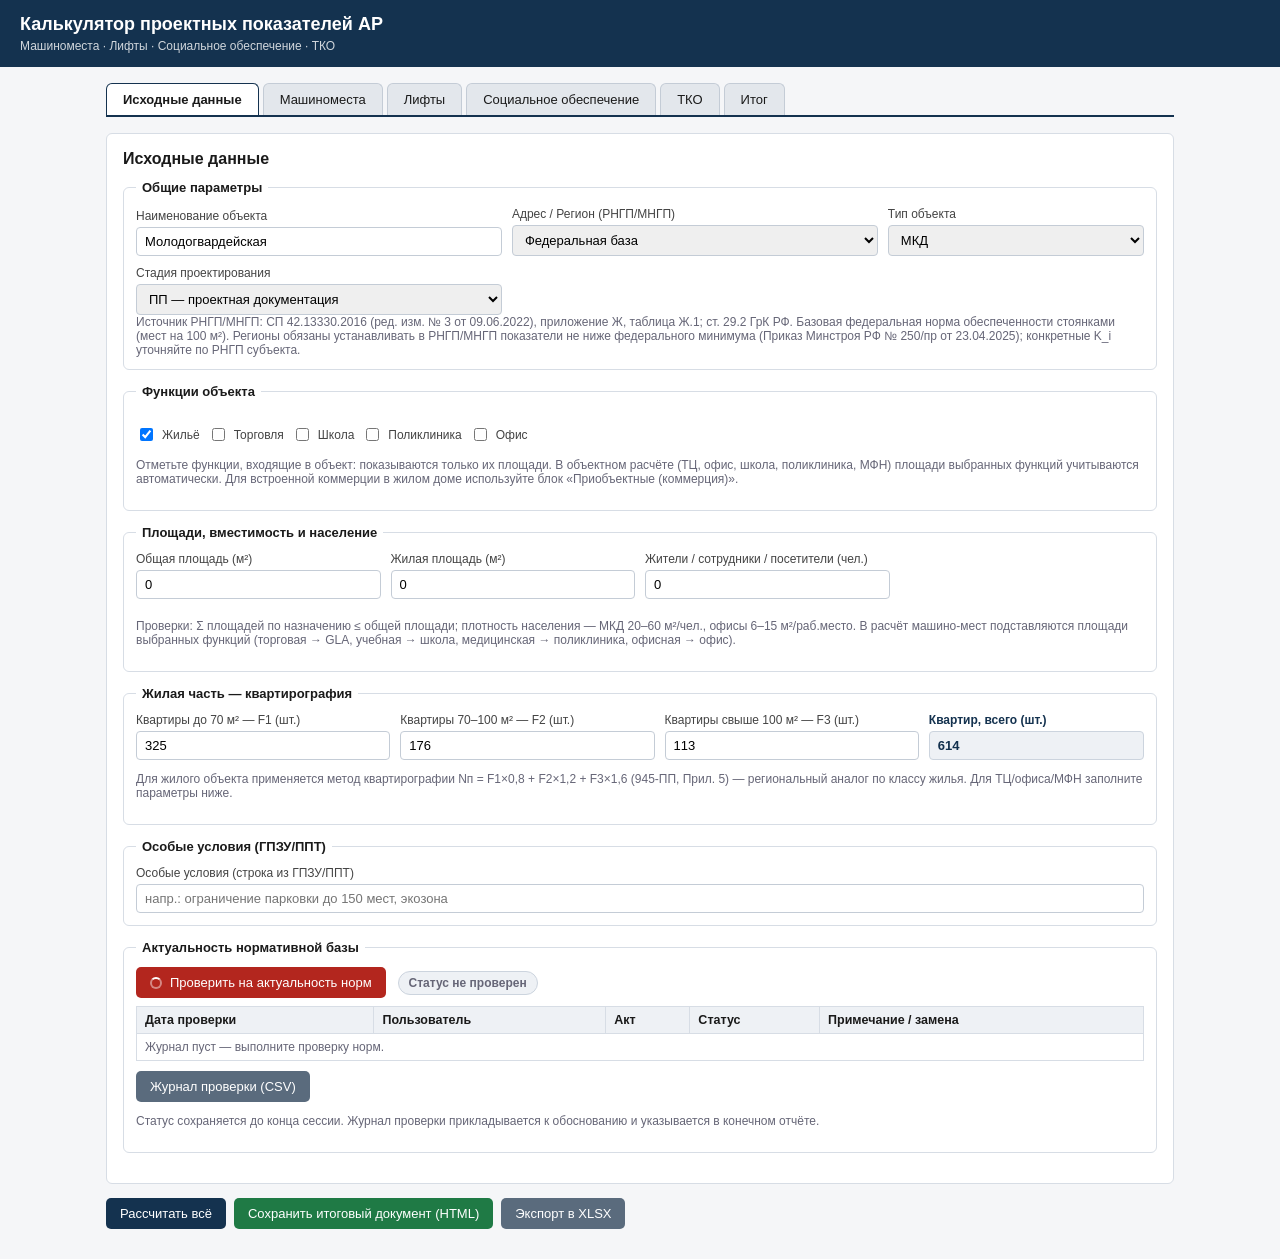
==== Калькулятор АР/app/index.html @ a4f09d9f "Добавлены проекты Визитка и Калькулятор АР; актуализированы OPENCODE.md и .gitignore" ====
<!DOCTYPE html>
<html lang="ru">
<head>
<meta charset="utf-8">
<meta name="viewport" content="width=device-width, initial-scale=1">
<title>Калькулятор проектных показателей АР</title>
<link rel="stylesheet" href="css/base.css">
<link rel="stylesheet" href="css/print.css" media="print">
</head>
<body>

<header class="top">
  <h1>Калькулятор проектных показателей АР</h1>
  <div class="sub">Машиноместа · Лифты · Социальное обеспечение · ТКО</div>
</header>

<main>
  <div class="tabs">
    <div class="tab active" data-tab="input">Исходные данные</div>
    <div class="tab" data-tab="parking">Машиноместа</div>
    <div class="tab" data-tab="elevators">Лифты</div>
    <div class="tab" data-tab="social">Социальное обеспечение</div>
    <div class="tab" data-tab="tko">ТКО</div>
    <div class="tab" data-tab="summary">Итог</div>
  </div>

  <!-- ================= ИСХОДНЫЕ ДАННЫЕ (новая вкладка) ================= -->
  <section class="tab-panel active" id="panel-input">
    <h2>Исходные данные</h2>

    <fieldset>
      <legend>Общие параметры</legend>
      <div class="grid input-row">
        <label class="field">Наименование объекта
          <input type="text" id="objectName" value="Молодогвардейская">
        </label>
        <label class="field">Адрес / Регион (РНГП/МНГП)
          <select id="regionSelect"></select>
        </label>
        <label class="field">Тип объекта
          <select id="objectTypeSelect"></select>
        </label>
        <label class="field">Стадия проектирования
          <select id="designStageSelect">
            <option value="ПП">ПП — проектная документация</option>
            <option value="ПД">ПД — рабочая документация</option>
          </select>
        </label>
      </div>
      <div class="muted" id="regionNote"></div>
    </fieldset>

    <fieldset>
      <legend>Функции объекта</legend>
      <div class="toolbar" id="functionToggles">
        <label class="check"><input type="checkbox" data-function="residential" checked> Жильё</label>
        <label class="check"><input type="checkbox" data-function="trade"> Торговля</label>
        <label class="check"><input type="checkbox" data-function="school"> Школа</label>
        <label class="check"><input type="checkbox" data-function="medical"> Поликлиника</label>
        <label class="check"><input type="checkbox" data-function="office"> Офис</label>
      </div>
      <p class="muted">Отметьте функции, входящие в объект: показываются только их площади. В объектном расчёте (ТЦ, офис, школа, поликлиника, МФН) площади выбранных функций учитываются автоматически. Для встроенной коммерции в жилом доме используйте блок «Приобъектные (коммерция)».</p>
    </fieldset>

    <fieldset>
      <legend>Площади, вместимость и население</legend>
      <div class="grid">
        <label class="field">Общая площадь (м²)
          <input type="number" id="totalArea" value="0" min="0" max="500000" step="0.01" title="ТЭПы / экспликация. Не более 500 000 м²">
        </label>
        <label class="field">Жилая площадь (м²)
          <input type="number" id="areaResidential" value="0" min="0" step="0.01" data-purpose="residential">
        </label>
        <label class="field">Торговая площадь (м²)
          <input type="number" id="areaTrade" value="0" min="0" step="0.01" data-purpose="trade">
        </label>
        <label class="field">Учебная площадь (м²)
          <input type="number" id="areaSchool" value="0" min="0" step="0.01" data-purpose="school">
        </label>
        <label class="field">Медицинская площадь (м²)
          <input type="number" id="areaMedical" value="0" min="0" step="0.01" data-purpose="medical">
        </label>
        <label class="field">Офисная площадь (м²)
          <input type="number" id="areaOffice" value="0" min="0" step="0.01" data-purpose="office">
        </label>
        <label class="field" data-for="школа,поликлиника">Вместимость / количество мест (ед.)
          <input type="number" id="capacity" value="0" min="1" step="1" title="Задание на проектирование">
        </label>
        <label class="field" data-for="школа,поликлиника">Коэффициент загрузки (0,5–1,2)
          <input type="number" id="occupancy" value="1" min="0.5" max="1.2" step="0.05" title="Доля или %; типовые значения — по заданию">
        </label>
        <label class="field" data-for="жилой,офисный,многофункциональный">Жители / сотрудники / посетители (чел.)
          <input type="number" id="population" value="0" min="0" step="1" title="Принято по заданию/СП">
        </label>
      </div>
      <div id="inputValidations" class="validations"></div>
      <p class="muted">Проверки: Σ площадей по назначению ≤ общей площади; плотность населения — МКД 20–60 м²/чел., офисы 6–15 м²/раб.место. В расчёт машино-мест подставляются площади выбранных функций (торговая → GLA, учебная → школа, медицинская → поликлиника, офисная → офис).</p>
    </fieldset>

    <fieldset id="grpHousing">
      <legend>Жилая часть — квартирография</legend>
      <div class="grid input-row">
        <label class="field">Квартиры до 70 м² — F1 (шт.)
          <input type="number" id="f1" value="325" min="0" step="1">
        </label>
        <label class="field">Квартиры 70–100 м² — F2 (шт.)
          <input type="number" id="f2" value="176" min="0" step="1">
        </label>
        <label class="field">Квартиры свыше 100 м² — F3 (шт.)
          <input type="number" id="f3" value="113" min="0" step="1">
        </label>
        <label class="field total-field">Квартир, всего (шт.)
          <input type="number" id="apartmentsTotal" value="614" min="0" step="1" readonly title="Считается автоматически: F1 + F2 + F3">
        </label>
      </div>
      <p class="muted">Для жилого объекта применяется метод квартирографии Nп = F1×0,8 + F2×1,2 + F3×1,6 (945-ПП, Прил. 5) — региональный аналог по классу жилья. Для ТЦ/офиса/МФН заполните параметры ниже.</p>
    </fieldset>

    <fieldset id="grpObj">
      <legend>Параметры объекта (класс жилья / ТЦ / офис)</legend>
      <div class="grid">
        <label class="field" data-obj="mfn">Класс жилья (для МФН-жилой части)
          <select id="housingClassSelect"></select>
        </label>
        <label class="field" data-obj="mfn">Квартир (для расчёта по классу), шт.
          <input type="number" id="objUnits" value="0" min="0" step="1">
        </label>
        <label class="field" data-obj="mall">Тип ТЦ
          <select id="mallTypeSelect"></select>
        </label>
        <label class="field" data-obj="office">Офис — численность (чел.)
          <input type="number" id="objEmployees" value="0" min="0" step="1">
        </label>
      </div>
      <p class="muted">Площади берутся из блока «Площади, вместимость и население». Заполняется для типов «ТЦ», «Офис», «МФН». Коэффициенты K подставляются из норм выбранного региона/уровня (СП 42, прил. Ж).</p>
    </fieldset>

    <fieldset id="grpCoef" data-obj="coef">
      <legend>Корректирующие коэффициенты</legend>
      <div class="toolbar">
        <label class="check"><input type="checkbox" id="coefOt"> Близость к ОТ (метро/МЦД) — снижение до 25 %</label>
        <label class="check"><input type="checkbox" id="coefMfn"> Многофункциональность — буфер +10 %</label>
        <label class="field">Совместное использование (0,8–0,9)
          <select id="coefShared">
            <option value="0">Нет</option>
            <option value="0.8">0,80</option>
            <option value="0.85">0,85</option>
            <option value="0.9">0,90</option>
          </select>
        </label>
      </div>
    </fieldset>

    <fieldset>
      <legend>Особые условия (ГПЗУ/ППТ)</legend>
      <label class="field">Особые условия (строка из ГПЗУ/ППТ)
        <input type="text" id="specialConditions" placeholder="напр.: ограничение парковки до 150 мест, экозона">
      </label>
    </fieldset>

    <fieldset>
      <legend>Актуальность нормативной базы</legend>
      <div class="check-row">
        <button type="button" id="btnCheckNorms" class="btn-danger">
          <span class="spinner" hidden></span><span class="btn-label">Проверить на актуальность норм</span>
        </button>
        <span id="normStatus" class="status-pill muted-pill">Статус не проверен</span>
      </div>
      <div id="normChanges" class="notes" hidden></div>
      <div class="table-wrap">
        <table id="normJournal">
          <thead>
            <tr><th>Дата проверки</th><th>Пользователь</th><th>Акт</th><th>Статус</th><th>Примечание / замена</th></tr>
          </thead>
          <tbody>
            <tr><td colspan="5" class="muted">Журнал пуст — выполните проверку норм.</td></tr>
          </tbody>
        </table>
      </div>
      <div class="btn-row">
        <button type="button" id="btnJournalCsv" class="secondary">Журнал проверки (CSV)</button>
      </div>
      <p class="muted">Статус сохраняется до конца сессии. Журнал проверки прикладывается к обоснованию и указывается в конечном отчёте.</p>
    </fieldset>
  </section>

  <!-- ================= МАШИНОМЕСТА ================= -->
  <section class="tab-panel" id="panel-parking">
    <h2>Блок 1. Машиноместа</h2>

    <fieldset>
      <legend>Постоянные машино-места</legend>
      <div class="toolbar" id="permCoefToolbar">
        <label class="field">Понижающий К (по РНГП/МНГП региона)
          <select id="reductionKSelect"></select>
        </label>
        <label class="field" id="reductionZoneWrap" style="display:none">Зона доступности рельсового каркаса
          <select id="reductionZoneSelect"></select>
        </label>
      </div>
      <!-- Расчётные показатели (N_мм = N_норм × Q × K_корр) -->
      <div class="grid calc-meta" id="permCalcMeta">
        <label class="field">Норматив машино-мест
          <input type="text" id="pmNorm" readonly value="—" title="Подтягивается по региону и типу объекта">
        </label>
        <label class="field">Расчётная единица
          <input type="text" id="pmUnit" readonly value="—">
        </label>
        <label class="field">Коэффициент корректировки
          <input type="number" id="pmCorrection" value="1" min="0.1" max="3" step="0.05" title="K_корр, по умолчанию 1,0">
        </label>
        <label class="field">Итого машино-мест (расчёт)
          <input type="text" id="pmCalculated" readonly value="—">
        </label>
        <label class="field">Принятое количество (округление вверх)
          <input type="text" id="pmAdopted" readonly value="—">
        </label>
      </div>
      <table id="parkingPermanent">
        <thead>
          <tr><th>Группа квартир</th><th class="num">Кол-во квартир, шт.</th><th class="num">Коэффициент</th><th class="num">Машино-места</th><th>Пункт НД</th></tr>
        </thead>
        <tbody></tbody>
      </table>
      <div class="block-total" id="permTotal">Итог м/м: —</div>
      <p class="muted" id="parkingReductionNote">Справочно: понижающий коэффициент по ПП-945 (п. 6.2.4) не применён (k = 1)</p>
    </fieldset>

    <fieldset id="grpObjectFacilities">
      <legend>Приобъектные (коммерция)</legend>
      <p class="muted">Оба режима считают по общей площади: <strong>N = S / 100 × K × f</strong>. «БКТ» — один общий коэффициент K на весь объект (без разбивки по функциям). «Функционал» — разбивка по функциональным группам, у каждой своя площадь S<sub>i</sub> и коэффициент K<sub>i</sub>. Все коэффициенты — справочные, подставляются автоматически из нормативной базы выбранного региона. При нескольких сценариях в итог берётся максимум.</p>
      <div id="scenariosContainer"></div>
      <div class="toolbar">
        <button type="button" class="secondary" id="btnAddScenario">+ Добавить сценарий</button>
        <button type="button" class="secondary" id="btnRemoveScenario">− Удалить сценарий</button>
      </div>
      <div id="objectFacilitiesResult" class="muted"></div>
      <div class="block-total" id="objectTotal">Итог м/м: —</div>
    </fieldset>

    <fieldset id="grpGuest">
      <legend>Гостевые (жильцы)</legend>
      <table id="parkingExtra">
        <thead>
          <tr><th>Показатель</th><th class="num">Значение</th><th>Примечание</th><th>Пункт НД</th></tr>
        </thead>
        <tbody></tbody>
      </table>
      <div class="block-total" id="extraTotal">Итог м/м: —</div>
    </fieldset>

    <fieldset>
      <legend>Электромобили</legend>
      <table id="parkingEv">
        <thead>
          <tr><th>Показатель</th><th class="num">Значение</th><th>Примечание</th><th>Пункт НД</th></tr>
        </thead>
        <tbody></tbody>
      </table>
      <div class="block-total" id="evTotal">Итог м/м: —</div>
      <p class="muted" id="evInfraNote">Справочно, инженерная инфраструктура: кабель-каналы или шинопроводы учесть на 100 % машино-мест.</p>
    </fieldset>

    <fieldset>
      <legend>МГН</legend>
      <table id="parkingAdditional">
        <thead>
          <tr><th>Показатель</th><th class="num">Значение</th><th>Примечание</th><th>Пункт НД</th></tr>
        </thead>
        <tbody></tbody>
      </table>
      <div class="block-total" id="mgnTotal">Итог м/м: —</div>
      <div class="notes" id="parkingAdditionalNotes">
        <p class="muted">Справочно, габариты машино-места:</p>
        <ul>
          <li>Габариты обычного места: 5,3 × 2,5 м (приложение А к СП 113.13330.2023)</li>
          <li>Габариты специализированного места: 6,0 × 3,6 м; вдоль проезжей части длина 6,8 м (СП 59.13330.2020, п. 5.2.4; СП 113.13330.2023, п. 5.6)</li>
        </ul>
      </div>
    </fieldset>

    <fieldset>
      <legend>Итоговая потребность</legend>
      <div class="result-total result-total-lg">Всего: <span id="parkingTotal">—</span> машино-мест</div>
      <div style="margin-top:8px"><span class="formula" id="parkingFormula">—</span></div>
    </fieldset>

    <fieldset>
      <legend>Сводная таблица всех показателей</legend>
      <table id="parkingSummary">
        <thead>
          <tr><th>Показатель</th><th class="num">Значение</th><th class="num">Единицы</th><th>Обоснование</th><th>Норматив</th></tr>
        </thead>
        <tbody></tbody>
      </table>
    </fieldset>

    <fieldset>
      <legend>Нормативное обоснование</legend>
      <div class="muted" id="parkingRefsRegion">РНГП/МНГП региона: —</div>
      <h4>Текстовое обоснование для экспертизы</h4>
      <div class="justification" id="parkingJustification"></div>
      <table id="parkingRefs">
        <thead><tr><th>Пункт</th><th>Требование</th><th>Учёт в расчёте</th></tr></thead>
        <tbody></tbody>
      </table>
    </fieldset>
  </section>

  <!-- ================= ТКО ================= -->
  <section class="tab-panel" id="panel-tko">
    <h2>Блок 4. ТКО</h2>

    <fieldset>
      <legend>Исходные данные</legend>
      <div class="grid">
        <label class="field">Площадь квартир (м²)
          <input type="number" id="tkoSq" value="100137.08" min="0" step="0.01">
        </label>
        <label class="field">Норматив накопления n (м³/м²·год)
          <input type="number" id="tkoN" value="0.1" min="0" step="0.001" readonly title="Норматив из нормативной базы (СанПиН 2.1.3684-21, региональные акты) — только для чтения">
        </label>
        <label class="field">Сезонный коэффициент (опц., 1 — нет)
          <input type="number" id="tkoSeason" value="1" min="0.5" max="3" step="0.05" readonly title="Справочный коэффициент из нормативной базы — только для чтения">
        </label>
        <label class="field">Плотность отходов ρ (т/м³)
          <input type="number" id="tkoDensity" value="0.35" min="0.05" max="2" step="0.01" readonly title="Справочное значение плотности — только для чтения">
        </label>
        <label class="field">Период вывоза T (сут)
          <input type="number" id="tkoT" value="3" min="1" step="1">
        </label>
        <label class="field">Объём контейнера (м³)
          <input type="number" id="tkoVolume" value="1.1" min="0" step="0.01">
        </label>
        <label class="field">Длина контейнера (мм)
          <input type="number" id="tkoLen" value="1377" min="0" step="1">
        </label>
        <label class="field">Ширина контейнера (мм)
          <input type="number" id="tkoWid" value="1077" min="0" step="1">
        </label>
        <label class="field">Коэфф. неравномерности Kн
          <input type="number" id="tkoKn" value="1.25" min="0" step="0.01" readonly title="Нормативный коэффициент — только для чтения">
        </label>
        <label class="field">Коэфф. заполнения Kз
          <input type="number" id="tkoKz" value="0.75" min="0" step="0.01" readonly title="Нормативный коэффициент — только для чтения">
        </label>
        <label class="field">Кол-во контейнерных помещений (шт.)
          <input type="number" id="tkoPrem" value="3" min="1" step="1">
        </label>
        <label class="field">Зазор между контейнерами (м)
          <input type="number" id="tkoGap" value="0.35" min="0" step="0.01">
        </label>
        <label class="field">Коэфф. проходов Kпр
          <input type="number" id="tkoKpr" value="1.2" min="0" step="0.01" readonly title="Нормативный коэффициент — только для чтения">
        </label>
      </div>
    </fieldset>

    <fieldset>
      <legend>Результаты расчёта</legend>
      <table id="tkoResults">
        <thead><tr><th>Показатель</th><th>Ед. изм.</th><th class="num">Значение</th><th>Пункт НД</th></tr></thead>
        <tbody></tbody>
      </table>
    </fieldset>

    <fieldset>
      <legend>Разбивка по фракциям (справочно)</legend>
      <div class="grid" id="tkoFractionsInput"></div>
      <table id="tkoFractions">
        <thead><tr><th>Фракция</th><th class="num">Доля, %</th><th class="num">Объём, м³/год</th><th class="num">Масса, т/год</th></tr></thead>
        <tbody></tbody>
      </table>
      <p class="muted" id="tkoFractionsNote"></p>
    </fieldset>

    <fieldset>
      <legend>Нормативные ссылки</legend>
      <table id="tkoRefs">
        <thead><tr><th>Пункт</th><th>Требование</th><th>Учёт в расчёте</th></tr></thead>
        <tbody></tbody>
      </table>
    </fieldset>
  </section>

  <!-- ================= ЛИФТЫ ================= -->
  <section class="tab-panel" id="panel-elevators">
    <h2>Блок 2. Лифты</h2>

    <fieldset>
      <legend>Исходные данные</legend>
      <div class="grid">
        <label class="field">Этажность (эт.)
          <input type="number" id="elFloors" value="10" min="1" max="100" step="1">
        </label>
        <label class="field">Назначение
          <select id="elPurpose">
            <option value="residential">Жилой (МКД)</option>
            <option value="public">Общественный (школа / поликлиника / офис / ТЦ)</option>
          </select>
        </label>
        <label class="field">Пассажиропоток в час пик (чел/ч)
          <input type="number" id="elFlow" value="0" min="0" step="10" title="0 — оценочно по вместимости × коэффициент загрузки (справочно)">
        </label>
        <label class="field">Грузоподъёмность (кг)
          <input type="number" id="elLoad" value="400" min="100" max="5000" step="50" readonly title="Рекомендуемое значение по СП/ГОСТ — подставляется автоматически, только для чтения">
        </label>
        <label class="field">Скорость (м/с)
          <input type="number" id="elSpeed" value="1" min="0.5" max="10" step="0.1" readonly title="Типовое значение по этажности — подставляется автоматически, только для чтения">
        </label>
        <label class="field">Принятое количество лифтов (шт.)
          <input type="number" id="elAdopted" value="0" min="0" max="50" step="1" readonly title="Расчётное значение: не менее минимального по СП, округление вверх — только для чтения">
        </label>
      </div>
      <div id="elValidation" class="validations"></div>
    </fieldset>

    <fieldset>
      <legend>Результаты расчёта</legend>
      <table id="elResults">
        <thead><tr><th>Показатель</th><th>Ед. изм.</th><th class="num">Значение</th><th>Пункт НД</th></tr></thead>
        <tbody></tbody>
      </table>
      <div class="block-total" id="elTotal">Итог: —</div>
      <p class="muted" id="elNote"></p>
    </fieldset>

    <fieldset>
      <legend>Нормативные ссылки</legend>
      <table id="elRefs">
        <thead><tr><th>Пункт</th><th>Требование</th><th>Учёт в расчёте</th></tr></thead>
        <tbody></tbody>
      </table>
    </fieldset>
  </section>

  <!-- ================= СОЦОБЕСПЕЧЕНИЕ ================= -->
  <section class="tab-panel" id="panel-social">
    <h2>Блок 3. Социальное обеспечение</h2>

    <fieldset>
      <legend>Метод расчёта населения и зона</legend>
      <div class="grid">
        <label class="field">Метод расчёта населения
          <select id="socialMethod">
            <option value="area">По площади квартир (Sкв / площадь на человека)</option>
            <option value="types">По типам квартир (кол-во × коэффициент семейности)</option>
          </select>
        </label>
        <label class="field">Зона города (РНГП/МНГП региона)
          <select id="socialZone"></select>
        </label>
      </div>
    </fieldset>

    <fieldset class="method-area">
      <legend>Исходные данные (метод по площади)</legend>
      <div class="grid">
        <label class="field">Общая площадь квартир (м²)
          <input type="number" id="socialSq" value="48181.3" min="0" step="0.01">
        </label>
        <label class="field">Площадь на 1 человека (м²/чел.)
          <input type="number" id="socialSqm" value="33" min="1" step="0.1" readonly title="Норматив по ПП № 2152-ПП / РНГП региона — подставляется автоматически, только для чтения">
        </label>
      </div>
    </fieldset>

    <fieldset class="method-types" style="display:none">
      <legend>Квартирография и коэффициенты семейности (метод по типам квартир)</legend>
      <table id="socialAptInput">
        <thead>
          <tr><th>Тип квартиры</th><th class="num">Кол-во, шт.</th><th class="num">Коэф. семейности (чел./кв.)</th></tr>
        </thead>
        <tbody>
          <tr><td>Студия</td><td><input type="number" data-apt="studio" value="23" min="0" step="1"></td><td><input type="number" data-fam="studio" value="1" min="0" step="0.1"></td></tr>
          <tr><td>1-комнатная</td><td><input type="number" data-apt="k1" value="119" min="0" step="1"></td><td><input type="number" data-fam="k1" value="1.5" min="0" step="0.1"></td></tr>
          <tr><td>2-комнатная / 2Е</td><td><input type="number" data-apt="k2" value="179" min="0" step="1"></td><td><input type="number" data-fam="k2" value="2.5" min="0" step="0.1"></td></tr>
          <tr><td>3-комнатная / 3Е</td><td><input type="number" data-apt="k3" value="147" min="0" step="1"></td><td><input type="number" data-fam="k3" value="3.2" min="0" step="0.1"></td></tr>
          <tr><td>4-комнатная / 4Е</td><td><input type="number" data-apt="k4" value="146" min="0" step="1"></td><td><input type="number" data-fam="k4" value="4" min="0" step="0.1"></td></tr>
        </tbody>
      </table>
      <div class="muted">Коэффициенты семейности задаются вручную — в ПП № 2152-ПП приведена площадь квартир на человека (33 м²/чел.), а не коэффициенты по типам квартир. Уточните значения под проект.</div>
    </fieldset>

    <fieldset>
      <legend>Квартирография — расчёт населения по типам</legend>
      <table id="socialAptCalc">
        <thead>
          <tr><th>Тип квартиры</th><th class="num">Кол-во, шт.</th><th class="num">Коэф. семейности</th><th class="num">Население, чел.</th></tr>
        </thead>
        <tbody></tbody>
      </table>
    </fieldset>

    <fieldset>
      <legend>Поликлиники — удельные показатели</legend>
      <div class="grid">
        <label class="field">Поликлиника детская (пос./см. на 1000)
          <input type="number" id="socialPcChild" value="5.8" min="0" step="0.1" readonly title="Норматив СП 158.13330.2014 / РНГП — только для чтения">
        </label>
        <label class="field">Поликлиника взрослая (пос./см. на 1000)
          <input type="number" id="socialPcAdult" value="13.2" min="0" step="0.1" readonly title="Норматив СП 158.13330.2014 / РНГП — только для чтения">
        </label>
        <label class="field">Поликлиника смешанная (пос./см. на 1000)
          <input type="number" id="socialPcMixed" value="19" min="0" step="0.1" readonly title="Норматив СП 158.13330.2014 / РНГП — только для чтения">
        </label>
        <label class="field">Удельная площадь на посещение (м²)
          <input type="number" id="socialArea" value="27" min="0" step="0.1" readonly title="Норматив СП 158.13330.2014 — только для чтения">
        </label>
      </div>
    </fieldset>

    <fieldset>
      <legend>Результаты расчёта</legend>
      <table id="socialResults">
        <thead><tr><th>Показатель</th><th>Ед. изм.</th><th class="num">Значение</th><th>Пункт НД</th></tr></thead>
        <tbody></tbody>
      </table>
    </fieldset>

    <fieldset>
      <legend>Обеспеченность и вывод</legend>
      <div class="grid">
        <label class="field">Существующая обеспеченность (мест, ДОУ + школы)
          <input type="number" id="socialExisting" value="0" min="0" step="1" title="Существующие места социальной инфраструктуры на участке/в зоне">
        </label>
        <label class="field">Дефицит / избыток (мест)
          <input type="text" id="socialDeficit" readonly value="—">
        </label>
      </div>
      <label class="field" style="display:block">Вывод по обеспеченности
        <textarea id="socialConclusion" rows="4" placeholder="Заполняется автоматически после расчёта — можно отредактировать вручную"></textarea>
      </label>
    </fieldset>

    <fieldset>
      <legend>Примечания и рекомендации</legend>
      <div class="notes" id="socialNotes"></div>
    </fieldset>

    <fieldset>
      <legend>Нормативные ссылки</legend>
      <table id="socialRefs">
        <thead><tr><th>Пункт</th><th>Требование</th><th>Учёт в расчёте</th></tr></thead>
        <tbody></tbody>
      </table>
    </fieldset>
  </section>

  <!-- ================= ИТОГ ================= -->
  <section class="tab-panel" id="panel-summary">
    <h2>Сводка по проекту</h2>
    <table id="summaryTable">
      <thead><tr><th>Показатель</th><th class="num">Значение</th><th>Единицы</th><th>Обоснование</th><th>Норматив</th></tr></thead>
      <tbody></tbody>
    </table>
    <p class="muted">Сводка формируется автоматически после расчёта блоков.</p>

    <fieldset>
      <legend>Реквизиты расчёта и выгрузка</legend>
      <div class="grid">
        <label class="field">Дата расчёта
          <input type="text" id="calcDate" readonly>
        </label>
        <label class="field">Исполнитель (ФИО, должность)
          <input type="text" id="execName" placeholder="напр.: Иванов И.И., инженер-проектировщик">
        </label>
        <label class="field">Проверено ГИП (ФИО)
          <input type="text" id="gipName" placeholder="напр.: Петров П.П., ГИП">
        </label>
      </div>
      <div class="btn-row">
        <button type="button" id="btnExportCsv" class="accent">Экспорт в Excel (CSV)</button>
        <button type="button" id="btnExportWord">Экспорт в Word</button>
      </div>
      <p class="muted">CSV содержит колонки: Показатель, Значение, Единицы, Обоснование, Норматив, Дата расчёта, Исполнитель, ГИП. Word — готовый раздел пояснительной записки с допущениями и журналом проверки норм. Подробные выгрузки HTML/XLSX — кнопки внизу окна.</p>
    </fieldset>
  </section>

  <div class="toolbar">
    <button id="btnCalc">Рассчитать всё</button>
    <button id="btnDoc" class="accent">Сохранить итоговый документ (HTML)</button>
    <button id="btnXlsx" class="secondary">Экспорт в XLSX</button>
  </div>
</main>

<!-- Встроенная нормативная база: работает оффлайн при открытии файла двойным кликом.
     Полная версия — в data/norms.json (используется при работе через локальный сервер). -->
<script id="norms-embed" type="application/json">
{
  "meta": {
    "version": "0.4.0",
    "updated": "2026-10-21",
    "title": "Нормативная база калькулятора проектных показателей АР",
    "note": "Единый источник нормативов. Полный перечень регионов РФ (85 субъектов) по уровням (tier: high/medium/base) + подробные значения для ключевых регионов. Объектно-ориентированный расчёт (жильё по классу / ТЦ / офис / МФН) и коэффициенты — в разделах parking.objectTypes/housingClasses/mallTypes/objectCoefficients."
  },
  "regions": [
    {
      "tier": "base",
      "id": "sp42_federal",
      "label": "Федеральная база",
      "source": "СП 42.13330.2016 (ред. изм. № 3 от 09.06.2022), приложение Ж, таблица Ж.1; ст. 29.2 ГрК РФ",
      "note": "Базовая федеральная норма обеспеченности стоянками (мест на 100 м²). Регионы обязаны устанавливать в РНГП/МНГП показатели не ниже федерального минимума (Приказ Минстроя РФ № 250/пр от 23.04.2025); конкретные K_i уточняйте по РНГП субъекта.",
      "parking": {
        "bktK": 1.5,
        "coefficients": {
          "retail_food": 2.5,
          "retail_nonfood": 1.4,
          "mall": 1.4,
          "office": 1.5,
          "catering": 2,
          "services": 1.4,
          "hotel": 1,
          "medical": 1.5,
          "education": 1,
          "sport": 2,
          "culture": 1.2
        },
        "reductionKZones": [
          {
            "id": "near",
            "label": "В пешей доступности до остановки общественного транспорта (до 500 м)",
            "k": 0.9
          },
          {
            "id": "far",
            "label": "Вне зоны доступности общественного транспорта (свыше 500 м)",
            "k": 1
          }
        ]
      },
      "social": {
        "zones": [
          {
            "id": "zone1",
            "label": "Зона 1 (город)",
            "douPer1000": 44,
            "schoolPer1000": 90
          },
          {
            "id": "zone2",
            "label": "Зона 2 (сельская/малая)",
            "douPer1000": 63,
            "schoolPer1000": 124
          }
        ],
        "defaultZone": "zone1",
        "sqmPerPerson": 33
      }
    },
    {
      "id": "moscow",
      "label": "Москва",
      "source": "ПП Москвы № 945-ПП (ред. 2026), приложение 5; МНГП г. Москвы; ПП Москвы № 2151-ПП (в ред. № 921-ПП от 28.04.2025); ПП Москвы № 2152-ПП",
      "note": "Приобъектные ММ по функциям: коэффициенты МНГП Москвы на 100 м² общей площади. Соцобеспечение — ПП Москвы. Уточните по действующей редакции МНГП.",
      "parking": {
        "bktK": 2,
        "coefficients": {
          "retail_food": 4,
          "retail_nonfood": 1.6,
          "mall": 1.6,
          "office": 2,
          "catering": 2.5,
          "services": 1.6,
          "hotel": 1,
          "medical": 2,
          "education": 1,
          "sport": 2.5,
          "culture": 1.5
        },
        "reductionKZones": [
          {
            "id": "walk",
            "label": "В пешей доступности до рельсового каркаса (метро / МЦК / МЦД), до 500 м",
            "k": 0.75
          },
          {
            "id": "near",
            "label": "В зоне транспортной доступности, 500–1200 м",
            "k": 0.85
          },
          {
            "id": "far",
            "label": "Вне зоны доступности рельсового каркаса, свыше 1200 м",
            "k": 1
          }
        ]
      },
      "social": {
        "zones": [
          {
            "id": "zone1",
            "label": "Зона 1",
            "douPer1000": 44,
            "schoolPer1000": 90
          },
          {
            "id": "zone2",
            "label": "Зона 2",
            "douPer1000": 63,
            "schoolPer1000": 124
          }
        ],
        "defaultZone": "zone1",
        "sqmPerPerson": 33
      },
      "tier": "high"
    },
    {
      "id": "spb",
      "label": "Санкт-Петербург",
      "source": "РНГП Санкт-Петербурга (Закон СПб о РНГП)",
      "note": "Приобъектные ММ по РНГП Санкт-Петербурга. Уточните по действующей редакции.",
      "parking": {
        "bktK": 1.8,
        "coefficients": {
          "retail_food": 3,
          "retail_nonfood": 1.5,
          "mall": 1.5,
          "office": 1.8,
          "catering": 2.2,
          "services": 1.5,
          "hotel": 1,
          "medical": 1.8,
          "education": 1,
          "sport": 2.2,
          "culture": 1.4
        },
        "reductionKZones": [
          {
            "id": "near",
            "label": "В пешей доступности до станции метро / остановки ОТ (до 500 м)",
            "k": 0.9
          },
          {
            "id": "far",
            "label": "Вне зоны доступности (свыше 500 м)",
            "k": 1
          }
        ]
      },
      "social": {
        "zones": [
          {
            "id": "zone1",
            "label": "Зона 1 (город)",
            "douPer1000": 44,
            "schoolPer1000": 90
          },
          {
            "id": "zone2",
            "label": "Зона 2 (сельская/малая)",
            "douPer1000": 63,
            "schoolPer1000": 124
          }
        ],
        "defaultZone": "zone1",
        "sqmPerPerson": 33
      },
      "tier": "high"
    },
    {
      "id": "sevestopol",
      "label": "Севестополь",
      "tier": "base",
      "source": "РНГП Севестополь (требует сверки с действующей редакцией)",
      "note": "Значения — рабочие, по уровню «base». Уточните по действующей редакции РНГП Севестополь."
    },
    {
      "id": "respublika_adygeya",
      "label": "Республика Адыгея",
      "tier": "base",
      "source": "РНГП Республика Адыгея (требует сверки с действующей редакцией)",
      "note": "Значения — рабочие, по уровню «base». Уточните по действующей редакции РНГП Республика Адыгея."
    },
    {
      "id": "respublika_bashkortostan",
      "label": "Республика Башкортостан",
      "tier": "medium",
      "source": "РНГП Республика Башкортостан (требует сверки с действующей редакцией)",
      "note": "Значения — рабочие, по уровню «medium». Уточните по действующей редакции РНГП Республика Башкортостан."
    },
    {
      "id": "respublika_buryatiya",
      "label": "Республика Бурятия",
      "tier": "base",
      "source": "РНГП Республика Бурятия (требует сверки с действующей редакцией)",
      "note": "Значения — рабочие, по уровню «base». Уточните по действующей редакции РНГП Республика Бурятия."
    },
    {
      "id": "respublika_dagestan",
      "label": "Республика Дагестан",
      "tier": "medium",
      "source": "РНГП Республика Дагестан (требует сверки с действующей редакцией)",
      "note": "Значения — рабочие, по уровню «medium». Уточните по действующей редакции РНГП Республика Дагестан."
    },
    {
      "id": "respublika_ingushetiya",
      "label": "Республика Ингушетия",
      "tier": "base",
      "source": "РНГП Республика Ингушетия (требует сверки с действующей редакцией)",
      "note": "Значения — рабочие, по уровню «base». Уточните по действующей редакции РНГП Республика Ингушетия."
    },
    {
      "id": "kabardinobalkarskaya_respublika",
      "label": "Кабардино-Балкарская Республика",
      "tier": "base",
      "source": "РНГП Кабардино-Балкарская Республика (требует сверки с действующей редакцией)",
      "note": "Значения — рабочие, по уровню «base». Уточните по действующей редакции РНГП Кабардино-Балкарская Республика."
    },
    {
      "id": "respublika_kalmykiya",
      "label": "Республика Калмыкия",
      "tier": "base",
      "source": "РНГП Республика Калмыкия (требует сверки с действующей редакцией)",
      "note": "Значения — рабочие, по уровню «base». Уточните по действующей редакции РНГП Республика Калмыкия."
    },
    {
      "id": "karachaevocherkesskaya_respublika",
      "label": "Карачаево-Черкесская Республика",
      "tier": "base",
      "source": "РНГП Карачаево-Черкесская Республика (требует сверки с действующей редакцией)",
      "note": "Значения — рабочие, по уровню «base». Уточните по действующей редакции РНГП Карачаево-Черкесская Республика."
    },
    {
      "id": "respublika_kareliya",
      "label": "Республика Карелия",
      "tier": "base",
      "source": "РНГП Республика Карелия (требует сверки с действующей редакцией)",
      "note": "Значения — рабочие, по уровню «base». Уточните по действующей редакции РНГП Республика Карелия."
    },
    {
      "id": "respublika_komi",
      "label": "Республика Коми",
      "tier": "base",
      "source": "РНГП Республика Коми (требует сверки с действующей редакцией)",
      "note": "Значения — рабочие, по уровню «base». Уточните по действующей редакции РНГП Республика Коми."
    },
    {
      "id": "respublika_krym",
      "label": "Республика Крым",
      "tier": "base",
      "source": "РНГП Республика Крым (требует сверки с действующей редакцией)",
      "note": "Значения — рабочие, по уровню «base». Уточните по действующей редакции РНГП Республика Крым."
    },
    {
      "id": "respublika_mariy_el",
      "label": "Республика Марий Эл",
      "tier": "base",
      "source": "РНГП Республика Марий Эл (требует сверки с действующей редакцией)",
      "note": "Значения — рабочие, по уровню «base». Уточните по действующей редакции РНГП Республика Марий Эл."
    },
    {
      "id": "respublika_mordoviya",
      "label": "Республика Мордовия",
      "tier": "base",
      "source": "РНГП Республика Мордовия (требует сверки с действующей редакцией)",
      "note": "Значения — рабочие, по уровню «base». Уточните по действующей редакции РНГП Республика Мордовия."
    },
    {
      "id": "respublika_saha_yakutiya",
      "label": "Республика Саха (Якутия)",
      "tier": "base",
      "source": "РНГП Республика Саха (Якутия) (требует сверки с действующей редакцией)",
      "note": "Значения — рабочие, по уровню «base». Уточните по действующей редакции РНГП Республика Саха (Якутия)."
    },
    {
      "id": "respublika_severnaya_osetiya_alaniya",
      "label": "Республика Северная Осетия — Алания",
      "tier": "base",
      "source": "РНГП Республика Северная Осетия — Алания (требует сверки с действующей редакцией)",
      "note": "Значения — рабочие, по уровню «base». Уточните по действующей редакции РНГП Республика Северная Осетия — Алания."
    },
    {
      "id": "tatarstan",
      "label": "Республика Татарстан",
      "source": "РНГП Республики Татарстан (утв. постановлением Кабинета Министров РТ)",
      "note": "Значения — рабочие, требуют уточнения по действующей редакции РНГП Республики Татарстан.",
      "parking": {
        "bktK": 1.5,
        "coefficients": {
          "retail_food": 2.8,
          "retail_nonfood": 1.4,
          "mall": 1.4,
          "office": 1.6,
          "catering": 2.2,
          "services": 1.4,
          "hotel": 1,
          "medical": 1.6,
          "education": 1,
          "sport": 2,
          "culture": 1.3
        },
        "reductionKZones": [
          {
            "id": "near",
            "label": "В пешей доступности до остановки общественного транспорта (до 500 м)",
            "k": 0.9
          },
          {
            "id": "far",
            "label": "Вне зоны доступности общественного транспорта (свыше 500 м)",
            "k": 1
          }
        ]
      },
      "social": {
        "zones": [
          {
            "id": "zone1",
            "label": "Зона 1 (город)",
            "douPer1000": 44,
            "schoolPer1000": 90
          },
          {
            "id": "zone2",
            "label": "Зона 2 (сельская/малая)",
            "douPer1000": 63,
            "schoolPer1000": 124
          }
        ],
        "defaultZone": "zone1",
        "sqmPerPerson": 33
      },
      "tier": "medium"
    },
    {
      "id": "respublika_tyva",
      "label": "Республика Тыва",
      "tier": "base",
      "source": "РНГП Республика Тыва (требует сверки с действующей редакцией)",
      "note": "Значения — рабочие, по уровню «base». Уточните по действующей редакции РНГП Республика Тыва."
    },
    {
      "id": "udmurtskaya_respublika",
      "label": "Удмуртская Республика",
      "tier": "base",
      "source": "РНГП Удмуртская Республика (требует сверки с действующей редакцией)",
      "note": "Значения — рабочие, по уровню «base». Уточните по действующей редакции РНГП Удмуртская Республика."
    },
    {
      "id": "respublika_hakasiya",
      "label": "Республика Хакасия",
      "tier": "base",
      "source": "РНГП Республика Хакасия (требует сверки с действующей редакцией)",
      "note": "Значения — рабочие, по уровню «base». Уточните по действующей редакции РНГП Республика Хакасия."
    },
    {
      "id": "chechenskaya_respublika",
      "label": "Чеченская Республика",
      "tier": "base",
      "source": "РНГП Чеченская Республика (требует сверки с действующей редакцией)",
      "note": "Значения — рабочие, по уровню «base». Уточните по действующей редакции РНГП Чеченская Республика."
    },
    {
      "id": "chuvashskaya_respublika",
      "label": "Чувашская Республика",
      "tier": "base",
      "source": "РНГП Чувашская Республика (требует сверки с действующей редакцией)",
      "note": "Значения — рабочие, по уровню «base». Уточните по действующей редакции РНГП Чувашская Республика."
    },
    {
      "id": "respublika_altay",
      "label": "Республика Алтай",
      "tier": "base",
      "source": "РНГП Республика Алтай (требует сверки с действующей редакцией)",
      "note": "Значения — рабочие, по уровню «base». Уточните по действующей редакции РНГП Республика Алтай."
    },
    {
      "id": "altayskiy_kray",
      "label": "Алтайский край",
      "tier": "base",
      "source": "РНГП Алтайский край (требует сверки с действующей редакцией)",
      "note": "Значения — рабочие, по уровню «base». Уточните по действующей редакции РНГП Алтайский край."
    },
    {
      "id": "zabaykalskiy_kray",
      "label": "Забайкальский край",
      "tier": "base",
      "source": "РНГП Забайкальский край (требует сверки с действующей редакцией)",
      "note": "Значения — рабочие, по уровню «base». Уточните по действующей редакции РНГП Забайкальский край."
    },
    {
      "id": "kamchatskiy_kray",
      "label": "Камчатский край",
      "tier": "base",
      "source": "РНГП Камчатский край (требует сверки с действующей редакцией)",
      "note": "Значения — рабочие, по уровню «base». Уточните по действующей редакции РНГП Камчатский край."
    },
    {
      "id": "krasnodar",
      "label": "Краснодарский край",
      "source": "РНГП Краснодарского края (утв. постановлением Главы Администрации Краснодарского края)",
      "note": "Значения — рабочие, требуют уточнения по действующей редакции РНГП Краснодарского края.",
      "parking": {
        "bktK": 1.5,
        "coefficients": {
          "retail_food": 2.8,
          "retail_nonfood": 1.4,
          "mall": 1.4,
          "office": 1.6,
          "catering": 2.2,
          "services": 1.4,
          "hotel": 1.2,
          "medical": 1.6,
          "education": 1,
          "sport": 2,
          "culture": 1.3
        },
        "reductionKZones": [
          {
            "id": "near",
            "label": "В пешей доступности до остановки общественного транспорта (до 500 м)",
            "k": 0.9
          },
          {
            "id": "far",
            "label": "Вне зоны доступности общественного транспорта (свыше 500 м)",
            "k": 1
          }
        ]
      },
      "social": {
        "zones": [
          {
            "id": "zone1",
            "label": "Зона 1 (город)",
            "douPer1000": 44,
            "schoolPer1000": 90
          },
          {
            "id": "zone2",
            "label": "Зона 2 (сельская/малая)",
            "douPer1000": 63,
            "schoolPer1000": 124
          }
        ],
        "defaultZone": "zone1",
        "sqmPerPerson": 33
      },
      "tier": "medium"
    },
    {
      "id": "krasnoyarskiy_kray",
      "label": "Красноярский край",
      "tier": "medium",
      "source": "РНГП Красноярский край (требует сверки с действующей редакцией)",
      "note": "Значения — рабочие, по уровню «medium». Уточните по действующей редакции РНГП Красноярский край."
    },
    {
      "id": "permskiy_kray",
      "label": "Пермский край",
      "tier": "medium",
      "source": "РНГП Пермский край (требует сверки с действующей редакцией)",
      "note": "Значения — рабочие, по уровню «medium». Уточните по действующей редакции РНГП Пермский край."
    },
    {
      "id": "primorskiy_kray",
      "label": "Приморский край",
      "tier": "medium",
      "source": "РНГП Приморский край (требует сверки с действующей редакцией)",
      "note": "Значения — рабочие, по уровню «medium». Уточните по действующей редакции РНГП Приморский край."
    },
    {
      "id": "stavropolskiy_kray",
      "label": "Ставропольский край",
      "tier": "medium",
      "source": "РНГП Ставропольский край (требует сверки с действующей редакцией)",
      "note": "Значения — рабочие, по уровню «medium». Уточните по действующей редакции РНГП Ставропольский край."
    },
    {
      "id": "habarovskiy_kray",
      "label": "Хабаровский край",
      "tier": "medium",
      "source": "РНГП Хабаровский край (требует сверки с действующей редакцией)",
      "note": "Значения — рабочие, по уровню «medium». Уточните по действующей редакции РНГП Хабаровский край."
    },
    {
      "id": "amurskaya_oblast",
      "label": "Амурская область",
      "tier": "base",
      "source": "РНГП Амурская область (требует сверки с действующей редакцией)",
      "note": "Значения — рабочие, по уровню «base». Уточните по действующей редакции РНГП Амурская область."
    },
    {
      "id": "arhangelskaya_oblast",
      "label": "Архангельская область",
      "tier": "base",
      "source": "РНГП Архангельская область (требует сверки с действующей редакцией)",
      "note": "Значения — рабочие, по уровню «base». Уточните по действующей редакции РНГП Архангельская область."
    },
    {
      "id": "astrahanskaya_oblast",
      "label": "Астраханская область",
      "tier": "medium",
      "source": "РНГП Астраханская область (требует сверки с действующей редакцией)",
      "note": "Значения — рабочие, по уровню «medium». Уточните по действующей редакции РНГП Астраханская область."
    },
    {
      "id": "belgorodskaya_oblast",
      "label": "Белгородская область",
      "tier": "base",
      "source": "РНГП Белгородская область (требует сверки с действующей редакцией)",
      "note": "Значения — рабочие, по уровню «base». Уточните по действующей редакции РНГП Белгородская область."
    },
    {
      "id": "bryanskaya_oblast",
      "label": "Брянская область",
      "tier": "base",
      "source": "РНГП Брянская область (требует сверки с действующей редакцией)",
      "note": "Значения — рабочие, по уровню «base». Уточните по действующей редакции РНГП Брянская область."
    },
    {
      "id": "vladimirskaya_oblast",
      "label": "Владимирская область",
      "tier": "base",
      "source": "РНГП Владимирская область (требует сверки с действующей редакцией)",
      "note": "Значения — рабочие, по уровню «base». Уточните по действующей редакции РНГП Владимирская область."
    },
    {
      "id": "volgogradskaya_oblast",
      "label": "Волгоградская область",
      "tier": "medium",
      "source": "РНГП Волгоградская область (требует сверки с действующей редакцией)",
      "note": "Значения — рабочие, по уровню «medium». Уточните по действующей редакции РНГП Волгоградская область."
    },
    {
      "id": "vologodskaya_oblast",
      "label": "Вологодская область",
      "tier": "base",
      "source": "РНГП Вологодская область (требует сверки с действующей редакцией)",
      "note": "Значения — рабочие, по уровню «base». Уточните по действующей редакции РНГП Вологодская область."
    },
    {
      "id": "voronezhskaya_oblast",
      "label": "Воронежская область",
      "tier": "medium",
      "source": "РНГП Воронежская область (требует сверки с действующей редакцией)",
      "note": "Значения — рабочие, по уровню «medium». Уточните по действующей редакции РНГП Воронежская область."
    },
    {
      "id": "ivanovskaya_oblast",
      "label": "Ивановская область",
      "tier": "base",
      "source": "РНГП Ивановская область (требует сверки с действующей редакцией)",
      "note": "Значения — рабочие, по уровню «base». Уточните по действующей редакции РНГП Ивановская область."
    },
    {
      "id": "irkutskaya_oblast",
      "label": "Иркутская область",
      "tier": "medium",
      "source": "РНГП Иркутская область (требует сверки с действующей редакцией)",
      "note": "Значения — рабочие, по уровню «medium». Уточните по действующей редакции РНГП Иркутская область."
    },
    {
      "id": "kaliningradskaya_oblast",
      "label": "Калининградская область",
      "tier": "medium",
      "source": "РНГП Калининградская область (требует сверки с действующей редакцией)",
      "note": "Значения — рабочие, по уровню «medium». Уточните по действующей редакции РНГП Калининградская область."
    },
    {
      "id": "kaluzhskaya_oblast",
      "label": "Калужская область",
      "tier": "base",
      "source": "РНГП Калужская область (требует сверки с действующей редакцией)",
      "note": "Значения — рабочие, по уровню «base». Уточните по действующей редакции РНГП Калужская область."
    },
    {
      "id": "kemerovskaya_oblast_kuzbass",
      "label": "Кемеровская область — Кузбасс",
      "tier": "base",
      "source": "РНГП Кемеровская область — Кузбасс (требует сверки с действующей редакцией)",
      "note": "Значения — рабочие, по уровню «base». Уточните по действующей редакции РНГП Кемеровская область — Кузбасс."
    },
    {
      "id": "kirovskaya_oblast",
      "label": "Кировская область",
      "tier": "base",
      "source": "РНГП Кировская область (требует сверки с действующей редакцией)",
      "note": "Значения — рабочие, по уровню «base». Уточните по действующей редакции РНГП Кировская область."
    },
    {
      "id": "kostromskaya_oblast",
      "label": "Костромская область",
      "tier": "base",
      "source": "РНГП Костромская область (требует сверки с действующей редакцией)",
      "note": "Значения — рабочие, по уровню «base». Уточните по действующей редакции РНГП Костромская область."
    },
    {
      "id": "kurganskaya_oblast",
      "label": "Курганская область",
      "tier": "base",
      "source": "РНГП Курганская область (требует сверки с действующей редакцией)",
      "note": "Значения — рабочие, по уровню «base». Уточните по действующей редакции РНГП Курганская область."
    },
    {
      "id": "kurskaya_oblast",
      "label": "Курская область",
      "tier": "base",
      "source": "РНГП Курская область (требует сверки с действующей редакцией)",
      "note": "Значения — рабочие, по уровню «base». Уточните по действующей редакции РНГП Курская область."
    },
    {
      "id": "lenobl",
      "label": "Ленинградская область",
      "source": "РНГП Ленинградской области (утв. постановлением Правительства Ленинградской области)",
      "note": "Значения — рабочие, требуют уточнения по действующей редакции РНГП Ленинградской области. Уровень обеспеченности ДОУ в ЛО повышен с 60 до 61 места/1000 (городские и сельские поселения, кроме отдельных сельских).",
      "parking": {
        "bktK": 1.6,
        "coefficients": {
          "retail_food": 3,
          "retail_nonfood": 1.5,
          "mall": 1.5,
          "office": 1.7,
          "catering": 2.2,
          "services": 1.5,
          "hotel": 1,
          "medical": 1.7,
          "education": 1,
          "sport": 2.2,
          "culture": 1.4
        },
        "reductionKZones": [
          {
            "id": "near",
            "label": "В пешей доступности до станции метро / остановки ОТ (до 500 м)",
            "k": 0.9
          },
          {
            "id": "far",
            "label": "Вне зоны доступности (свыше 500 м)",
            "k": 1
          }
        ]
      },
      "social": {
        "zones": [
          {
            "id": "zone1",
            "label": "Зона 1 (город)",
            "douPer1000": 44,
            "schoolPer1000": 90
          },
          {
            "id": "zone2",
            "label": "Зона 2 (сельская/малая)",
            "douPer1000": 63,
            "schoolPer1000": 124
          }
        ],
        "defaultZone": "zone1",
        "sqmPerPerson": 33
      },
      "tier": "medium"
    },
    {
      "id": "lipeckaya_oblast",
      "label": "Липецкая область",
      "tier": "base",
      "source": "РНГП Липецкая область (требует сверки с действующей редакцией)",
      "note": "Значения — рабочие, по уровню «base». Уточните по действующей редакции РНГП Липецкая область."
    },
    {
      "id": "magadanskaya_oblast",
      "label": "Магаданская область",
      "tier": "base",
      "source": "РНГП Магаданская область (требует сверки с действующей редакцией)",
      "note": "Значения — рабочие, по уровню «base». Уточните по действующей редакции РНГП Магаданская область."
    },
    {
      "id": "mo",
      "label": "Московская область",
      "source": "РНГП Московской области (утв. постановлением Правительства МО)",
      "note": "Приобъектные ММ по РНГП Московской области. Уточните по действующей редакции РНГП МО.",
      "parking": {
        "bktK": 1.6,
        "coefficients": {
          "retail_food": 3,
          "retail_nonfood": 1.4,
          "mall": 1.4,
          "office": 1.6,
          "catering": 2,
          "services": 1.4,
          "hotel": 1,
          "medical": 1.6,
          "education": 1,
          "sport": 2,
          "culture": 1.2
        },
        "reductionKZones": [
          {
            "id": "near",
            "label": "В пешей доступности до остановки общественного транспорта (до 500 м)",
            "k": 0.9
          },
          {
            "id": "far",
            "label": "Вне зоны доступности общественного транспорта (свыше 500 м)",
            "k": 1
          }
        ]
      },
      "social": {
        "zones": [
          {
            "id": "zone1",
            "label": "Зона 1 (город)",
            "douPer1000": 44,
            "schoolPer1000": 90
          },
          {
            "id": "zone2",
            "label": "Зона 2 (сельская/малая)",
            "douPer1000": 63,
            "schoolPer1000": 124
          }
        ],
        "defaultZone": "zone1",
        "sqmPerPerson": 33
      },
      "tier": "medium"
    },
    {
      "id": "murmanskaya_oblast",
      "label": "Мурманская область",
      "tier": "base",
      "source": "РНГП Мурманская область (требует сверки с действующей редакцией)",
      "note": "Значения — рабочие, по уровню «base». Уточните по действующей редакции РНГП Мурманская область."
    },
    {
      "id": "nizhegorodskaya_oblast",
      "label": "Нижегородская область",
      "tier": "medium",
      "source": "РНГП Нижегородская область (требует сверки с действующей редакцией)",
      "note": "Значения — рабочие, по уровню «medium». Уточните по действующей редакции РНГП Нижегородская область."
    },
    {
      "id": "novgorodskaya_oblast",
      "label": "Новгородская область",
      "tier": "base",
      "source": "РНГП Новгородская область (требует сверки с действующей редакцией)",
      "note": "Значения — рабочие, по уровню «base». Уточните по действующей редакции РНГП Новгородская область."
    },
    {
      "id": "novosibirsk",
      "label": "Новосибирская область",
      "source": "РНГП Новосибирской области (утв. постановлением Правительства Новосибирской области)",
      "note": "Значения — рабочие, требуют уточнения по действующей редакции РНГП Новосибирской области.",
      "parking": {
        "bktK": 1.5,
        "coefficients": {
          "retail_food": 2.6,
          "retail_nonfood": 1.4,
          "mall": 1.4,
          "office": 1.5,
          "catering": 2,
          "services": 1.4,
          "hotel": 1,
          "medical": 1.5,
          "education": 1,
          "sport": 2,
          "culture": 1.2
        },
        "reductionKZones": [
          {
            "id": "near",
            "label": "В пешей доступности до остановки общественного транспорта (до 500 м)",
            "k": 0.9
          },
          {
            "id": "far",
            "label": "Вне зоны доступности общественного транспорта (свыше 500 м)",
            "k": 1
          }
        ]
      },
      "social": {
        "zones": [
          {
            "id": "zone1",
            "label": "Зона 1 (город)",
            "douPer1000": 44,
            "schoolPer1000": 90
          },
          {
            "id": "zone2",
            "label": "Зона 2 (сельская/малая)",
            "douPer1000": 63,
            "schoolPer1000": 124
          }
        ],
        "defaultZone": "zone1",
        "sqmPerPerson": 33
      },
      "tier": "medium"
    },
    {
      "id": "omskaya_oblast",
      "label": "Омская область",
      "tier": "medium",
      "source": "РНГП Омская область (требует сверки с действующей редакцией)",
      "note": "Значения — рабочие, по уровню «medium». Уточните по действующей редакции РНГП Омская область."
    },
    {
      "id": "orenburgskaya_oblast",
      "label": "Оренбургская область",
      "tier": "base",
      "source": "РНГП Оренбургская область (требует сверки с действующей редакцией)",
      "note": "Значения — рабочие, по уровню «base». Уточните по действующей редакции РНГП Оренбургская область."
    },
    {
      "id": "orlovskaya_oblast",
      "label": "Орловская область",
      "tier": "base",
      "source": "РНГП Орловская область (требует сверки с действующей редакцией)",
      "note": "Значения — рабочие, по уровню «base». Уточните по действующей редакции РНГП Орловская область."
    },
    {
      "id": "penzenskaya_oblast",
      "label": "Пензенская область",
      "tier": "base",
      "source": "РНГП Пензенская область (требует сверки с действующей редакцией)",
      "note": "Значения — рабочие, по уровню «base». Уточните по действующей редакции РНГП Пензенская область."
    },
    {
      "id": "pskovskaya_oblast",
      "label": "Псковская область",
      "tier": "base",
      "source": "РНГП Псковская область (требует сверки с действующей редакцией)",
      "note": "Значения — рабочие, по уровню «base». Уточните по действующей редакции РНГП Псковская область."
    },
    {
      "id": "rostovskaya_oblast",
      "label": "Ростовская область",
      "tier": "medium",
      "source": "РНГП Ростовская область (требует сверки с действующей редакцией)",
      "note": "Значения — рабочие, по уровню «medium». Уточните по действующей редакции РНГП Ростовская область."
    },
    {
      "id": "ryazanskaya_oblast",
      "label": "Рязанская область",
      "tier": "base",
      "source": "РНГП Рязанская область (требует сверки с действующей редакцией)",
      "note": "Значения — рабочие, по уровню «base». Уточните по действующей редакции РНГП Рязанская область."
    },
    {
      "id": "samarskaya_oblast",
      "label": "Самарская область",
      "tier": "medium",
      "source": "РНГП Самарская область (требует сверки с действующей редакцией)",
      "note": "Значения — рабочие, по уровню «medium». Уточните по действующей редакции РНГП Самарская область."
    },
    {
      "id": "saratovskaya_oblast",
      "label": "Саратовская область",
      "tier": "medium",
      "source": "РНГП Саратовская область (требует сверки с действующей редакцией)",
      "note": "Значения — рабочие, по уровню «medium». Уточните по действующей редакции РНГП Саратовская область."
    },
    {
      "id": "sahalinskaya_oblast",
      "label": "Сахалинская область",
      "tier": "base",
      "source": "РНГП Сахалинская область (требует сверки с действующей редакцией)",
      "note": "Значения — рабочие, по уровню «base». Уточните по действующей редакции РНГП Сахалинская область."
    },
    {
      "id": "sverdlovsk",
      "label": "Свердловская область",
      "source": "РНГП Свердловской области (утв. постановлением Правительства Свердловской области)",
      "note": "Значения — рабочие, требуют уточнения по действующей редакции РНГП Свердловской области.",
      "parking": {
        "bktK": 1.5,
        "coefficients": {
          "retail_food": 2.6,
          "retail_nonfood": 1.4,
          "mall": 1.4,
          "office": 1.5,
          "catering": 2,
          "services": 1.4,
          "hotel": 1,
          "medical": 1.5,
          "education": 1,
          "sport": 2,
          "culture": 1.2
        },
        "reductionKZones": [
          {
            "id": "near",
            "label": "В пешей доступности до остановки общественного транспорта (до 500 м)",
            "k": 0.9
          },
          {
            "id": "far",
            "label": "Вне зоны доступности общественного транспорта (свыше 500 м)",
            "k": 1
          }
        ]
      },
      "social": {
        "zones": [
          {
            "id": "zone1",
            "label": "Зона 1 (город)",
            "douPer1000": 44,
            "schoolPer1000": 90
          },
          {
            "id": "zone2",
            "label": "Зона 2 (сельская/малая)",
            "douPer1000": 63,
            "schoolPer1000": 124
          }
        ],
        "defaultZone": "zone1",
        "sqmPerPerson": 33
      },
      "tier": "medium"
    },
    {
      "id": "smolenskaya_oblast",
      "label": "Смоленская область",
      "tier": "base",
      "source": "РНГП Смоленская область (требует сверки с действующей редакцией)",
      "note": "Значения — рабочие, по уровню «base». Уточните по действующей редакции РНГП Смоленская область."
    },
    {
      "id": "tambovskaya_oblast",
      "label": "Тамбовская область",
      "tier": "base",
      "source": "РНГП Тамбовская область (требует сверки с действующей редакцией)",
      "note": "Значения — рабочие, по уровню «base». Уточните по действующей редакции РНГП Тамбовская область."
    },
    {
      "id": "tverskaya_oblast",
      "label": "Тверская область",
      "tier": "base",
      "source": "РНГП Тверская область (требует сверки с действующей редакцией)",
      "note": "Значения — рабочие, по уровню «base». Уточните по действующей редакции РНГП Тверская область."
    },
    {
      "id": "tomskaya_oblast",
      "label": "Томская область",
      "tier": "medium",
      "source": "РНГП Томская область (требует сверки с действующей редакцией)",
      "note": "Значения — рабочие, по уровню «medium». Уточните по действующей редакции РНГП Томская область."
    },
    {
      "id": "tulskaya_oblast",
      "label": "Тульская область",
      "tier": "base",
      "source": "РНГП Тульская область (требует сверки с действующей редакцией)",
      "note": "Значения — рабочие, по уровню «base». Уточните по действующей редакции РНГП Тульская область."
    },
    {
      "id": "tyumenskaya_oblast",
      "label": "Тюменская область",
      "tier": "medium",
      "source": "РНГП Тюменская область (требует сверки с действующей редакцией)",
      "note": "Значения — рабочие, по уровню «medium». Уточните по действующей редакции РНГП Тюменская область."
    },
    {
      "id": "ulyanovskaya_oblast",
      "label": "Ульяновская область",
      "tier": "medium",
      "source": "РНГП Ульяновская область (требует сверки с действующей редакцией)",
      "note": "Значения — рабочие, по уровню «medium». Уточните по действующей редакции РНГП Ульяновская область."
    },
    {
      "id": "chelyabinskaya_oblast",
      "label": "Челябинская область",
      "tier": "medium",
      "source": "РНГП Челябинская область (требует сверки с действующей редакцией)",
      "note": "Значения — рабочие, по уровню «medium». Уточните по действующей редакции РНГП Челябинская область."
    },
    {
      "id": "yaroslavskaya_oblast",
      "label": "Ярославская область",
      "tier": "base",
      "source": "РНГП Ярославская область (требует сверки с действующей редакцией)",
      "note": "Значения — рабочие, по уровню «base». Уточните по действующей редакции РНГП Ярославская область."
    },
    {
      "id": "evreyskaya_avtonomnaya_oblast",
      "label": "Еврейская автономная область",
      "tier": "base",
      "source": "РНГП Еврейская автономная область (требует сверки с действующей редакцией)",
      "note": "Значения — рабочие, по уровню «base». Уточните по действующей редакции РНГП Еврейская автономная область."
    },
    {
      "id": "neneckiy_avtonomnyy_okrug",
      "label": "Ненецкий автономный округ",
      "tier": "base",
      "source": "РНГП Ненецкий автономный округ (требует сверки с действующей редакцией)",
      "note": "Значения — рабочие, по уровню «base». Уточните по действующей редакции РНГП Ненецкий автономный округ."
    },
    {
      "id": "hantymansiyskiy_avtonomnyy_okrug_yugra",
      "label": "Ханты-Мансийский автономный округ — Югра",
      "tier": "medium",
      "source": "РНГП Ханты-Мансийский автономный округ — Югра (требует сверки с действующей редакцией)",
      "note": "Значения — рабочие, по уровню «medium». Уточните по действующей редакции РНГП Ханты-Мансийский автономный округ — Югра."
    },
    {
      "id": "chukotskiy_avtonomnyy_okrug",
      "label": "Чукотский автономный округ",
      "tier": "base",
      "source": "РНГП Чукотский автономный округ (требует сверки с действующей редакцией)",
      "note": "Значения — рабочие, по уровню «base». Уточните по действующей редакции РНГП Чукотский автономный округ."
    },
    {
      "id": "yamaloneneckiy_avtonomnyy_okrug",
      "label": "Ямало-Ненецкий автономный округ",
      "tier": "base",
      "source": "РНГП Ямало-Ненецкий автономный округ (требует сверки с действующей редакцией)",
      "note": "Значения — рабочие, по уровню «base». Уточните по действующей редакции РНГП Ямало-Ненецкий автономный округ."
    }
  ],
  "legalActs": [
    {
      "id": "sp42",
      "code": "СП 42.13330.2016 (ред. № 3 от 09.06.2022)",
      "title": "Городское планирование. Правила проектирования (приложение Ж — обеспеченность машино-местами)",
      "status": "actual",
      "note": "Действующая редакция"
    },
    {
      "id": "prikaz250",
      "code": "Приказ Минстроя РФ № 250/пр от 23.04.2025",
      "title": "Федеральные минимумы показателей обеспеченности машино-местами",
      "status": "actual",
      "note": "Региональные нормативы не могут быть ниже федерального минимума"
    },
    {
      "id": "pp945",
      "code": "ПП г. Москвы № 945-ПП от 25.12.2015 (ред.)",
      "title": "О минимальных показателях обеспечения машино-местами (Москва)",
      "status": "actual",
      "note": "Для Москвы заменяет федеральную базу по жилым объектам"
    },
    {
      "id": "sp59",
      "code": "СП 59.13330.2020",
      "title": "Барьерная среда. Среда обитания лиц с ОВЗ (лифты, места МГН)",
      "status": "actual"
    },
    {
      "id": "sp113",
      "code": "СП 113.13330.2023",
      "title": "Автостоянки для автомобильного транспорта. Правила проектирования",
      "status": "actual"
    },
    {
      "id": "fz181",
      "code": "ФЗ № 181-ФЗ «О социальной защите инвалидов в РФ»",
      "title": "Квота мест для МГН — не менее 10 % (ст. 15)",
      "status": "actual"
    },
    {
      "id": "sp54",
      "code": "СП 54.13330.2022",
      "title": "Здания жилые. Правила проектирования (лифты)",
      "status": "actual"
    },
    {
      "id": "sp118",
      "code": "СП 118.13330",
      "title": "Здания. Лифты (общественные/производственные здания)",
      "status": "actual"
    },
    {
      "id": "gost34758",
      "code": "ГОСТ 34758-2021",
      "title": "Требования безопасности к лифтам, параметры кабины",
      "status": "actual"
    },
    {
      "id": "sanpin",
      "code": "СанПиН 2.1.3684-21",
      "title": "Санитарно-эпидемиологические требования к условиям проживания (накопление ТКО)",
      "status": "actual"
    },
    {
      "id": "fz89",
      "code": "ФЗ № 89-ФЗ «Об отходах производства и потребления»",
      "title": "Региональные акты об утверждении нормативов накопления ТКО",
      "status": "actual"
    },
    {
      "id": "sp158",
      "code": "СП 158.13330.2014",
      "title": "Здания и помещения здравоохранения. Правила проектирования (поликлиники)",
      "status": "actual"
    },
    {
      "id": "pp2152",
      "code": "ПП г. Москвы № 2152-ПП",
      "title": "Нормативы численности населения для расчёта обеспеченности объектами социнфраструктуры",
      "status": "actual"
    },
    {
      "id": "pp2151",
      "code": "ПП г. Москвы № 2151-ПП в ред. № 921-ПП от 28.04.2025",
      "title": "Обеспеченность объектами образования (ДОУ, школы), типоразмеры",
      "status": "actual"
    },
    {
      "id": "rnhp",
      "code": "РНГП/МНГП субъектов РФ (сводная база калькулятора)",
      "title": "Региональные нормативы городского планирования (86 регионов)",
      "status": "changed",
      "note": "Значения по регионам заданы по уровням (tier) и являются рабочими",
      "replacement": "Требуется сверка с действующими редакциями РНГП/МНГП конкретного субъекта РФ",
      "recommend": "Сверить применяемые K_i и нормы социальной обеспеченности с действующей редакцией РНГП/МНГП региона; при расхождении — выполнить пересчёт и актуализировать данные"
    }
  ],
  "parking": {
    "title": "Машиноместа",
    "document": {
      "code": "Постановление Правительства Москвы № 945-ПП",
      "fullTitle": "Постановление Правительства Москвы от 23.12.2015 № 945-ПП (в редакции проекта постановления «О внесении изменений в постановление Правительства Москвы от 23 декабря 2015 г. № 945-ПП»)",
      "edition": "project-2026"
    },
    "defaultRegion": "sp42_federal",
    "federalMinimum": {
      "source": "Приказ Минстроя РФ № 250/пр от 23.04.2025; СП 42.13330.2016 (ред. № 3 от 09.06.2022), прил. Ж, табл. Ж.1",
      "note": "Если региональный норматив (РНГП/МНГП) ниже федерального минимума — применяется федеральное значение и выдаётся предупреждение",
      "bktK": 1.5,
      "coefficients": {
        "retail_food": 2.5,
        "retail_nonfood": 1.4,
        "mall": 1.4,
        "office": 1.5,
        "catering": 2,
        "services": 1.4,
        "hotel": 1,
        "medical": 1.5,
        "education": 1,
        "sport": 2,
        "culture": 1.2
      },
      "object": {
        "mall": {
          "районный": 1,
          "окружной": 1.3,
          "региональный": 1.7
        },
        "office": {
          "per100m2": 1
        },
        "education": {
          "per100m2": 1.4
        },
        "medical": {
          "per100m2": 2
        }
      }
    },
    "groups": [
      {
        "id": "f1",
        "label": "Квартиры до 70 м²",
        "coefficient": 0.8
      },
      {
        "id": "f2",
        "label": "Квартиры 70–100 м²",
        "coefficient": 1.2
      },
      {
        "id": "f3",
        "label": "Квартиры свыше 100 м²",
        "coefficient": 1.6
      }
    ],
    "constants": {
      "guestPct": 0.1,
      "mgnTotalPct": 0.1,
      "mgnSpecialOfGuestPct": 0.1,
      "mgnSpecialOfObjectPct": 0.1
    },
    "reductionK": {
      "title": "Понижающий коэффициент",
      "refPoint": "ПП-945 (п. 6.2.4) / РНГП-МНГП региона — коэффициент доступности рельсового каркаса / транспортной доступности",
      "note": "Понижающий коэффициент применяется к числу постоянных машино-мест (столбец «Машино-места»): N_итог = ⌈N_расч × k⌉. При k = 1 понижение не применяется. Зоны и значения k берутся из выбранного региона.",
      "options": [
        {
          "id": "none",
          "label": "Нет (k = 1)",
          "k": 1
        },
        {
          "id": "byAccessibility",
          "label": "К по транспортной доступности (из РНГП/МНГП региона)",
          "kind": "byAccessibility"
        }
      ],
      "defaultOption": "none"
    },
    "electricVehicles": {
      "title": "Электромобили",
      "refPoint": "СП 42.13330.2016; ПП РФ (зарядная инфраструктура)",
      "percent": 0.1,
      "note": "10 % от постоянных машино-мест; округление вверх, не менее 1",
      "infrastructureNote": "Инженерная инфраструктура: кабель-каналы или шинопроводы учесть на 100 % машино-мест."
    },
    "objectFacilities": {
      "title": "Приобъектные (коммерция)",
      "refPoint": "РНГП/МНГП региона; Приложение Ж СП 42.13330.2016; СП 113.13330.2023",
      "note": "Оба режима считают по общей площади: N = S / 100 × K × f. Режим «БКТ» — один общий коэффициент на весь объект (без разбивки по функциям). Режим «Функции» — разбивка по функциональным группам, у каждой своя площадь S_i и коэффициент K_i. Итог — максимум по сценариям.",
      "unitOptions": [
        {
          "id": "per100m2",
          "label": "мест на 100 м² общей площади",
          "divisor": 100
        }
      ],
      "functions": [
        {
          "id": "retail_food",
          "label": "Магазины продовольственные",
          "unit": "per100m2",
          "K": 2.5,
          "E": 0
        },
        {
          "id": "retail_nonfood",
          "label": "Магазины непродовольственные",
          "unit": "per100m2",
          "K": 1.4,
          "E": 0
        },
        {
          "id": "mall",
          "label": "Торговые центры / комплексы",
          "unit": "per100m2",
          "K": 1.4,
          "E": 0
        },
        {
          "id": "office",
          "label": "Офисы / административные здания",
          "unit": "per100m2",
          "K": 1.5,
          "E": 0
        },
        {
          "id": "catering",
          "label": "Общепит (кафе, ресторан)",
          "unit": "per100m2",
          "K": 2,
          "E": 0
        },
        {
          "id": "services",
          "label": "Бытовое обслуживание",
          "unit": "per100m2",
          "K": 1.4,
          "E": 0
        },
        {
          "id": "hotel",
          "label": "Гостиницы",
          "unit": "per100m2",
          "K": 1,
          "E": 0
        },
        {
          "id": "medical",
          "label": "Поликлиники и медцентры",
          "unit": "per100m2",
          "K": 1.5,
          "E": 0
        },
        {
          "id": "education",
          "label": "Образование (школы, ДОУ)",
          "unit": "per100m2",
          "K": 1,
          "E": 0
        },
        {
          "id": "sport",
          "label": "Спортивные объекты",
          "unit": "per100m2",
          "K": 2,
          "E": 0
        },
        {
          "id": "culture",
          "label": "Культурно-зрелищные объекты",
          "unit": "per100m2",
          "K": 1.2,
          "E": 0
        }
      ],
      "scenarios": [
        {
          "id": "s1",
          "label": "Функция коммерческих помещений"
        }
      ]
    },
    "mgn": {
      "title": "Места для МГН",
      "legalQuota": {
        "percent": 0.1,
        "min": 1,
        "refPoint": "Федеральный закон № 181-ФЗ, ст. 15 (ред. от 29.12.2025)"
      },
      "specialScale": {
        "refPoint": "СП 59.13330.2020, п. 5.2.1 (округление вверх)",
        "ranges": [
          {
            "maxN": 100,
            "base": 0,
            "percent": 0.05,
            "over": 0
          },
          {
            "maxN": 200,
            "base": 5,
            "percent": 0.03,
            "over": 100
          },
          {
            "maxN": 500,
            "base": 8,
            "percent": 0.02,
            "over": 200
          },
          {
            "maxN": null,
            "base": 14,
            "percent": 0.01,
            "over": 500
          }
        ]
      },
      "dimensions": {
        "standard": "5,3 × 2,5 м (приложение А к СП 113.13330.2023)",
        "special": "6,0 × 3,6 м; вдоль проезжей части длина 6,8 м (СП 59.13330.2020, п. 5.2.4; СП 113.13330.2023, п. 5.6)",
        "standardArea": 13.25,
        "specialArea": 21.6,
        "refPoint": "СП 113.13330.2023; СП 59.13330.2020"
      }
    },
    "additional": [
      {
        "id": "guest",
        "name": "Гостевые машиноместа",
        "type": "percentOfPermanent",
        "percent": 0.1,
        "rounding": "ceil",
        "includeByDefault": true,
        "note": "10 % от постоянных",
        "refPoint": "РНГП/МНГП региона; СП 42.13330.2016"
      }
    ],
    "refs": [
      {
        "point": "Приложение 5, п. 1.2",
        "requirement": "Nп = F1×0,8 + F2×1,2 + F3×1,6 (группы по площади квартир)",
        "applied": "Применена формула по фактическим F1–F3"
      },
      {
        "point": "РНГП/МНГП региона",
        "requirement": "Нормативный коэффициент K_i (мест на расчётную единицу) по каждой функции объекта; понижающие/повышающие коэффициенты f",
        "applied": "Приобъектные ММ: N_баз = Σ(K_i × E_i) × f; при нескольких сценариях — max"
      },
      {
        "point": "п. 6.2.4.2",
        "requirement": "При отклонении более чем на 10 % в большую сторону — решение ГЗК Москвы (с заключением уполномоченного органа и Дептранса)",
        "applied": "Отражается справочно"
      },
      {
        "point": "СП 113.13330.2023",
        "requirement": "Стоянки автомобилей: габариты машино-места — минимум 5,3 × 2,5 м (приложение А)",
        "applied": "Габариты обычного места"
      },
      {
        "point": "Федеральный закон № 181-ФЗ, ст. 15 (ред. от 29.12.2025)",
        "requirement": "Не менее 10 % мест (но не менее одного) для ТС инвалидов I–II групп и перевозящих их",
        "applied": "Квота МГН = max(1, ⌈0,10 × N_общ⌉)"
      },
      {
        "point": "СП 59.13330.2020, п. 5.2.1",
        "requirement": "Число специализированных мест (расширенных 6,0 × 3,6 м): N≤100 → ⌈0,05×N⌉ (не менее 1); 101–200 → 5+⌈0,03×(N−100)⌉; 201–500 → 8+⌈0,02×(N−200)⌉; N≥501 → 14+⌈0,01×(N−500)⌉",
        "applied": "Шкала специализированных мест; округление вверх"
      },
      {
        "point": "СП 113.13330.2023, п. 5.6; СП 59.13330.2020, п. 5.2.4",
        "requirement": "Специализированное место для инвалида на кресле-коляске — 6,0 × 3,6 м; вдоль проезжей части длина 6,8 м",
        "applied": "Габариты специализированного места"
      }
    ],
    "tiers": {
      "high": {
        "bktK": 2,
        "coefficients": {
          "retail_food": 4,
          "retail_nonfood": 1.6,
          "mall": 1.6,
          "office": 2,
          "catering": 2.5,
          "services": 1.6,
          "hotel": 1,
          "medical": 2,
          "education": 1,
          "sport": 2.5,
          "culture": 1.5
        },
        "reductionKZones": [
          {
            "id": "walk",
            "label": "В пешей доступности до рельсового каркаса (метро / МЦК / МЦД), до 500 м",
            "k": 0.75
          },
          {
            "id": "near",
            "label": "В зоне транспортной доступности, 500–1200 м",
            "k": 0.85
          },
          {
            "id": "far",
            "label": "Вне зоны доступности рельсового каркаса, свыше 1200 м",
            "k": 1
          }
        ],
        "object": {
          "housing": {
            "социальное": 0.5,
            "эконом": 0.7,
            "комфорт": 0.9,
            "бизнес": 1.2,
            "премиум": 1.6
          },
          "mall": {
            "районный": 1.2,
            "окружной": 1.5,
            "региональный": 2
          },
          "office": {
            "per100m2": 1.5,
            "perEmployee": 1.2
          },
          "education": {
            "per100m2": 2,
            "perPlace": 0.1
          },
          "medical": {
            "per100m2": 2.5,
            "perPlace": 0.12
          },
          "otReduction": 0.75
        }
      },
      "medium": {
        "bktK": 1.6,
        "coefficients": {
          "retail_food": 3,
          "retail_nonfood": 1.4,
          "mall": 1.4,
          "office": 1.6,
          "catering": 2,
          "services": 1.4,
          "hotel": 1,
          "medical": 1.6,
          "education": 1,
          "sport": 2,
          "culture": 1.2
        },
        "reductionKZones": [
          {
            "id": "near",
            "label": "В пешей доступности до остановки общественного транспорта / станции (до 500 м)",
            "k": 0.85
          },
          {
            "id": "far",
            "label": "Вне зоны доступности общественного транспорта (свыше 500 м)",
            "k": 1
          }
        ],
        "object": {
          "housing": {
            "социальное": 0.45,
            "эконом": 0.65,
            "комфорт": 0.85,
            "бизнес": 1.1,
            "премиум": 1.3
          },
          "mall": {
            "районный": 1.1,
            "окружной": 1.4,
            "региональный": 1.8
          },
          "office": {
            "per100m2": 1.3,
            "perEmployee": 1.1
          },
          "education": {
            "per100m2": 1.6,
            "perPlace": 0.09
          },
          "medical": {
            "per100m2": 2.2,
            "perPlace": 0.11
          },
          "otReduction": 0.8
        }
      },
      "base": {
        "bktK": 1.5,
        "coefficients": {
          "retail_food": 2.5,
          "retail_nonfood": 1.4,
          "mall": 1.4,
          "office": 1.5,
          "catering": 2,
          "services": 1.4,
          "hotel": 1,
          "medical": 1.5,
          "education": 1,
          "sport": 2,
          "culture": 1.2
        },
        "reductionKZones": [
          {
            "id": "near",
            "label": "В пешей доступности до остановки общественного транспорта (до 500 м)",
            "k": 0.9
          },
          {
            "id": "far",
            "label": "Вне зоны доступности общественного транспорта (свыше 500 м)",
            "k": 1
          }
        ],
        "object": {
          "housing": {
            "социальное": 0.4,
            "эконом": 0.6,
            "комфорт": 0.8,
            "бизнес": 1,
            "премиум": 1.2
          },
          "mall": {
            "районный": 1,
            "окружной": 1.3,
            "региональный": 1.7
          },
          "office": {
            "per100m2": 1,
            "perEmployee": 1
          },
          "education": {
            "per100m2": 1.4,
            "perPlace": 0.08
          },
          "medical": {
            "per100m2": 2,
            "perPlace": 0.1
          },
          "otReduction": 0.85
        }
      }
    },
    "objectTypes": [
      {
        "id": "жилой",
        "label": "МКД"
      },
      {
        "id": "торговый",
        "label": "ТЦ"
      },
      {
        "id": "школа",
        "label": "Школа"
      },
      {
        "id": "поликлиника",
        "label": "Поликлиника"
      },
      {
        "id": "офисный",
        "label": "Офис"
      },
      {
        "id": "многофункциональный",
        "label": "МФН (многофункциональный)"
      }
    ],
    "designStages": [
      {
        "id": "ПП",
        "label": "ПП — проектная документация"
      },
      {
        "id": "ПД",
        "label": "ПД — рабочая документация"
      }
    ],
    "housingClasses": [
      {
        "id": "социальное",
        "label": "Социальное"
      },
      {
        "id": "эконом",
        "label": "Эконом"
      },
      {
        "id": "комфорт",
        "label": "Комфорт"
      },
      {
        "id": "бизнес",
        "label": "Бизнес"
      },
      {
        "id": "премиум",
        "label": "Премиум"
      }
    ],
    "mallTypes": [
      {
        "id": "районный",
        "label": "Районный"
      },
      {
        "id": "окружной",
        "label": "Окружной"
      },
      {
        "id": "региональный",
        "label": "Региональный"
      }
    ],
    "objectCoefficients": {
      "otReductionNote": "Близость к ОТ (метро/МЦД/крупные остановки): понижающий коэффициент до 25 % при подтверждённой доступности.",
      "mfnBuffer": 1.1,
      "mfnBufferNote": "Многофункциональность: буфер +10 % на покрытие пиковых нагрузок разных функций.",
      "sharedUse": {
        "min": 0.8,
        "max": 0.9
      },
      "sharedUseNote": "Совместное использование: если пиковые нагрузки функций не совпадают, допускается понижающий коэффициент 0,8–0,9 (с обоснованием).",
      "refs": [
        "СП 42.13330.2016, приложение Ж — нормативы стоянок (федеральный ориентир)",
        "СП 113.13330.2023 — стоянки автомобилей: габариты, уклоны, места для МГН, зарядные станции",
        "РНГП субъекта РФ (ст. 29.2 ГрК РФ) — приоритет над СП 42",
        "ГПЗУ/ППТ — особые условия, приоритет над общими нормативами"
      ]
    }
  },
  "elevators": {
    "title": "Лифты",
    "document": {
      "code": "СП 54.13330.2022; СП 118.13330; ГОСТ 34758-2021",
      "fullTitle": "СП 54.13330.2022 «Здания жилые. Правила проектирования» (раздел о лифтах); СП 118.13330 (здания. Лифты); ГОСТ 34758-2021 (требования к лифтам)"
    },
    "purposes": [
      { "id": "residential", "label": "Жилой (МКД)" },
      { "id": "public", "label": "Общественный (школа / поликлиника / офис / ТЦ)" }
    ],
    "defaults": {
      "floors": 10,
      "passengerFlow": 0,
      "loadCapacity": 400,
      "speed": 1
    },
    "floorsHeightM": 3,
    "rules": {
      "residential": [
        { "maxFloors": 4, "min": 0, "note": "До 4 этажей включительно лифты не требуются (справочно: при наличии квартир для МГН — 1 лифт, 181-ФЗ, ст. 15)" },
        { "maxFloors": 10, "min": 1, "note": "5–10 этажей — не менее 1 пассажирского лифта (в т.ч. для МГН)" },
        { "maxFloors": 16, "min": 2, "note": "11–16 этажей (высота до 50 м) — не менее 2 лифтов" },
        { "maxFloors": 25, "min": 2, "note": "Высота 50–75 м — не менее 2 лифтов, один из которых грузопассажирский (≥ 1000 кг)" },
        { "maxFloors": null, "min": 3, "note": "Высота свыше 75 м — не менее 3 лифтов, один грузопассажирский (≥ 1000 кг)" }
      ],
      "public": [
        { "maxFloors": 1, "min": 0, "note": "1 этаж — лифт не требуется (справочно для МГН при наличии подъёма)" },
        { "maxFloors": 3, "min": 1, "note": "2–3 этажа — не менее 1 лифта для маломобильных групп населения" },
        { "maxFloors": null, "min": "flow", "note": "4 этажа и выше — по пассажиропотоку в час пик: 1 лифт на 500 чел/ч, не менее 1" }
      ]
    },
    "flowPerElevator": 500,
    "capacityByFloors": [
      { "maxFloors": 10, "kg": 400 },
      { "maxFloors": null, "kg": 630 }
    ],
    "capacityPublic": { "kg": 1000, "note": "Общественные здания (поликлиники, школы): лифт для МГН/носилок — 1000 кг (рабочее значение, сверить с ТЗ)" },
    "speedByFloors": [
      { "maxFloors": 10, "mps": 1 },
      { "maxFloors": 17, "mps": 1.6 },
      { "maxFloors": 25, "mps": 2 },
      { "maxFloors": null, "mps": 2.5 }
    ],
    "refs": [
      {
        "point": "СП 54.13330.2022",
        "requirement": "Количество лифтов в жилых зданиях по этажности/высоте; лифты для МГН (кабина не менее 1,4 × 2,15 × 2,45 м)",
        "applied": "Минимальное количество по этажности; отдельно отмечается лифт для МГН"
      },
      {
        "point": "СП 118.13330",
        "requirement": "Лифты в общественных/производственных зданиях: количество, грузоподъёмность, скорость",
        "applied": "Расчёт по пассажиропотоку в час пик; типовые параметры кабины"
      },
      {
        "point": "ГОСТ 34758-2021",
        "requirement": "Требования безопасности к лифтам (подъёмным механизмам), параметры кабины",
        "applied": "Принятые грузоподъёмность и скорость сверяются с требованиями ГОСТ"
      },
      {
        "point": "181-ФЗ, ст. 15; СП 59.13330.2020",
        "requirement": "Доступность для МГН: лифт в зданиях с этажностью 2 и более (для МГН)",
        "applied": "Минимум 1 лифт для МГН при этажности 2 и более"
      }
    ],
    "note": "Значения — рабочие, требуют сверки с действующей редакцией СП и ТЗ на проектирование."
  },
  "tko": {
    "title": "ТКО / ТБО",
    "document": {
      "code": "СанПиН 2.1.3684-21; СП 42.13330.2016",
      "fullTitle": "СанПиН 2.1.3684-21 (п. 3, п. 11); СП 42.13330.2016 (п. 7.1, п. 7.5)"
    },
    "defaults": {
      "n": 0.1,
      "T": 3,
      "containerLengthMm": 1377,
      "containerWidthMm": 1077,
      "containerHeightMm": 1369,
      "containerVolume": 1.1,
      "Kn": 1.25,
      "Kz": 0.75,
      "nPremises": 3,
      "gapM": 0.35,
      "wallOffsetM": 1,
      "Kpr": 1.2,
      "seasonalCoeff": 1,
      "seasonalNote": "Сезонный коэффициент накопления (справочно, 1 — без учёта сезона); уточнить по региональному акту нормативов накопления ТКО.",
      "density": 0.35,
      "densityNote": "Плотность ТКО ρ = 0,35 т/м³ — рабочее значение для расчёта массы (M = V × ρ); уточнить по паспорту/акту регионального оператора.",
      "fractions": [
        { "id": "organic", "label": "Пищевые (органические) отходы", "percent": 50 },
        { "id": "paper", "label": "Бумага и картон", "percent": 15 },
        { "id": "plastic", "label": "Пластик", "percent": 12 },
        { "id": "glass", "label": "Стекло", "percent": 8 },
        { "id": "metal", "label": "Металл", "percent": 3 },
        { "id": "other", "label": "Текстиль, дерево, прочее", "percent": 12 }
      ],
      "fractionsNote": "Типовая разбивка по фракциям (сумма 100 %) — справочно; актуальный состав ТКО утверждается для региона (ФЗ № 89-ФЗ, СанПиН 2.1.3684-21)."
    },
    "refs": [
      {
        "point": "СанПиН 2.1.3684-21, п. 11",
        "requirement": "Срок временного накопления несортированных ТКО: при +5 °C и выше — не более 1 сут; при +4 °C и ниже — не более 3 сут",
        "applied": "Период вывоза T задаётся (по умолчанию 3 сут)"
      },
      {
        "point": "СанПиН 2.1.3684-21, п. 3",
        "requirement": "Требования к размещению мест накопления ТКО (зазоры между контейнерами)",
        "applied": "Зазор между контейнерами 0,35 м"
      },
      {
        "point": "СП 42.13330.2016, п. 7.1",
        "requirement": "Коэффициенты и нормы размещения площадок накопления ТКО",
        "applied": "Коэффициент неравномерности накопления Kн = 1,25"
      },
      {
        "point": "СП 42.13330.2016, п. 7.5",
        "requirement": "Нормы размещения площадок накопления ТКО",
        "applied": "Учитывается при размещении"
      }
    ]
  },
  "social": {
    "title": "Социальное обеспечение",
    "document": {
      "code": "РНГП/МНГП региона; СП 158.13330.2014",
      "fullTitle": "Региональные нормативы градостроительного проектирования субъекта РФ (ст. 29.2 ГрК РФ); СП 158.13330.2014 (поликлиники). Для г. Москвы — ПП № 2152-ПП (табл. 1.4.1), ПП № 2151-ПП (в ред. № 921-ПП от 28.04.2025)."
    },
    "populationMethod": "area",
    "populationMethods": [
      {
        "id": "area",
        "label": "По площади квартир (Sкв / площадь на человека)"
      },
      {
        "id": "types",
        "label": "По типам квартир (кол-во × коэффициент семейности)"
      }
    ],
    "defaults": {
      "sqmPerPerson": 33,
      "polyclinicChildPer1000": 5.8,
      "polyclinicAdultPer1000": 13.2,
      "polyclinicMixedPer1000": 19,
      "polyclinicAreaPerVisit": 27
    },
    "defaultZone": "zone1",
    "zones": [
      {
        "id": "zone1",
        "label": "Зона 1",
        "douPer1000": 44,
        "schoolPer1000": 90
      },
      {
        "id": "zone2",
        "label": "Зона 2",
        "douPer1000": 63,
        "schoolPer1000": 124
      }
    ],
    "apartmentTypes": [
      {
        "id": "studio",
        "label": "Студия",
        "familyCoefficient": 1
      },
      {
        "id": "k1",
        "label": "1-комнатная",
        "familyCoefficient": 1.5
      },
      {
        "id": "k2",
        "label": "2-комнатная / 2Е",
        "familyCoefficient": 2.5
      },
      {
        "id": "k3",
        "label": "3-комнатная / 3Е",
        "familyCoefficient": 3.2
      },
      {
        "id": "k4",
        "label": "4-комнатная / 4Е",
        "familyCoefficient": 4
      }
    ],
    "familyCoefficientNote": "Коэффициенты семейности (чел./квартиру) задаются в интерфейсе и подлежат уточнению — в ПП № 2152-ПП приведена площадь квартир на человека (33 м²/чел., табл. 1.4.1), а не коэффициенты по типам квартир. Значения по умолчанию — рабочие, замените на принятые в проекте.",
    "minSizes": {
      "dou": [
        {
          "maxPlaces": 125,
          "sqmPerPlace": 27
        },
        {
          "maxPlaces": 250,
          "sqmPerPlace": 18
        },
        {
          "maxPlaces": null,
          "sqmPerPlace": 16
        }
      ],
      "school": [
        {
          "maxPlaces": 550,
          "sqmPerPlace": 35
        },
        {
          "maxPlaces": 1000,
          "sqmPerPlace": 15
        },
        {
          "maxPlaces": null,
          "sqmPerPlace": 15
        }
      ]
    },
    "refs": [
      {
        "point": "РНГП/МНГП региона (ст. 29.2 ГрК РФ)",
        "requirement": "Расчётное население и минимально допустимый уровень обеспеченности объектами образования (ДОУ, школы) на 1000 жителей",
        "applied": "Население и потребность в ДОУ/школах по выбранному региону и зоне"
      },
      {
        "point": "СП 158.13330.2014",
        "requirement": "Расчёт посещений поликлиник: детская — 5,8; взрослая — 13,2; смешанная — 19 пос./см. на 1000 жит.; удельная площадь 27 м² на посещение",
        "applied": "Расчёт посещений и требуемой площади"
      }
    ],
    "tiers": {
      "high": {
        "zones": [
          {
            "id": "zone1",
            "label": "Зона 1",
            "douPer1000": 44,
            "schoolPer1000": 90
          },
          {
            "id": "zone2",
            "label": "Зона 2",
            "douPer1000": 63,
            "schoolPer1000": 124
          }
        ],
        "defaultZone": "zone1",
        "sqmPerPerson": 33
      },
      "medium": {
        "zones": [
          {
            "id": "zone1",
            "label": "Зона 1",
            "douPer1000": 44,
            "schoolPer1000": 90
          },
          {
            "id": "zone2",
            "label": "Зона 2",
            "douPer1000": 63,
            "schoolPer1000": 124
          }
        ],
        "defaultZone": "zone1",
        "sqmPerPerson": 33
      },
      "base": {
        "zones": [
          {
            "id": "zone1",
            "label": "Зона 1",
            "douPer1000": 44,
            "schoolPer1000": 90
          },
          {
            "id": "zone2",
            "label": "Зона 2",
            "douPer1000": 63,
            "schoolPer1000": 124
          }
        ],
        "defaultZone": "zone1",
        "sqmPerPerson": 33
      }
    }
  }
}
</script>
<script>
  // Встраиваем нормы в window, чтобы работало оффлайн (file://)
  try {
    window.NORMS = JSON.parse(document.getElementById("norms-embed").textContent);
  } catch (e) {
    console.error("Ошибка разбора встроенной нормативной базы:", e);
  }
</script>

<!-- Опционально: локальный SheetJS для XLSX. При отсутствии — экспорт идёт в CSV. -->
<script src="assets/xlsx.min.js" onerror="console.warn('xlsx.min.js не найден — экспорт будет в CSV')"></script>

<script type="module" src="js/main.js"></script>
</body>
</html>
---- Калькулятор АР/app/css/base.css ----
* { box-sizing: border-box; }

body {
  margin: 0;
  font-family: -apple-system, "Segoe UI", Roboto, Arial, sans-serif;
  font-size: 14px;
  color: #1a1a1a;
  background: #f5f6f8;
}

header.top {
  background: #14324f;
  color: #fff;
  padding: 14px 20px;
}
header.top h1 { font-size: 18px; margin: 0; }
header.top .sub { font-size: 12px; opacity: 0.8; margin-top: 4px; }

main { max-width: 1100px; margin: 0 auto; padding: 16px; }

.tabs { display: flex; gap: 4px; border-bottom: 2px solid #14324f; margin-bottom: 16px; flex-wrap: wrap; }
.tab {
  padding: 8px 16px; cursor: pointer; background: #e3e7ec;
  border: 1px solid #c4ccd6; border-bottom: none; border-radius: 6px 6px 0 0;
  font-size: 13px;
}
.tab.active { background: #fff; font-weight: 600; border-color: #14324f; }

.tab-panel { display: none; background: #fff; border: 1px solid #d7dde5; border-radius: 6px; padding: 16px; }
.tab-panel.active { display: block; }

h2 { font-size: 16px; margin: 0 0 12px; }
h3 { font-size: 14px; margin: 18px 0 8px; }

fieldset { border: 1px solid #d7dde5; border-radius: 6px; padding: 12px; margin: 0 0 14px; }
legend { font-weight: 600; font-size: 13px; padding: 0 6px; }

.grid { display: grid; grid-template-columns: repeat(auto-fill, minmax(240px, 1fr)); gap: 10px; }
label.field { display: flex; flex-direction: column; font-size: 12px; color: #444; gap: 4px; }
label.field input, label.field select {
  padding: 6px 8px; border: 1px solid #c4ccd6; border-radius: 4px; font-size: 13px;
}

table { border-collapse: collapse; width: 100%; margin: 8px 0; font-size: 13px; }
th, td { border: 1px solid #d7dde5; padding: 6px 8px; text-align: left; vertical-align: top; }
th { background: #eef1f5; font-weight: 600; }
td.num, th.num { text-align: right; }
td.center, th.center { text-align: center; }
tr.total td { font-weight: 600; background: #f7f9fb; }

.toolbar { display: flex; gap: 8px; flex-wrap: wrap; margin: 14px 0; }
button {
  padding: 8px 14px; border: none; border-radius: 5px; cursor: pointer;
  font-size: 13px; background: #14324f; color: #fff;
}
button.secondary { background: #5a6b7d; }
button.accent { background: #1f7a45; }
button:hover { opacity: 0.9; }

.warn { background: #fff4e5; border: 1px solid #e0a800; color: #7a5200; padding: 8px 10px; border-radius: 5px; font-size: 12px; margin: 8px 0; }

.result-total { font-size: 18px; font-weight: 700; color: #14324f; }
.result-total-lg { font-size: 26px; font-weight: 800; text-align: right; }
.result-total-lg span { font-size: 30px; font-weight: 800; }
.block-total { text-align: right; font-weight: 700; color: #14324f; font-size: 14px; margin: 6px 0 2px; }
/* Исходные данные — всё в одну строку; «всего квартир» выделяется жирным */
.grid.input-row { grid-template-columns: 1.6fr repeat(3, 1fr) 1.1fr; align-items: end; }
.grid.input-row label.total-field,
.grid.input-row label.total-field input { font-weight: 700; color: #14324f; }
.grid.input-row label.total-field input { background: #eef1f5; border: 1px solid #ccd4de; }
/* Вкладка «Исходные данные»: общие параметры — 3 поля, квартирография — 4 поля */
#panel-input .grid.input-row { grid-template-columns: 2fr 2fr 1.4fr; }
#grpHousing .grid.input-row { grid-template-columns: 1.3fr 1.3fr 1.3fr 1.1fr; }
/* Чекбоксы коэффициентов */
label.check { display: flex; align-items: center; gap: 6px; font-size: 12px; color: #444; }
label.check input { width: auto; }
/* Текстовое обоснование для экспертизы */
h4 { margin: 12px 0 6px; font-size: 13px; color: #14324f; }
.justification { background: #f7f9fb; border: 1px solid #e1e6ec; border-radius: 5px; padding: 10px 12px; font-size: 12.5px; line-height: 1.55; color: #222; white-space: pre-wrap; }
.formula { font-family: Consolas, monospace; font-size: 12px; color: #333; background: #f2f4f7; padding: 6px 8px; border-radius: 4px; display: inline-block; }

.notes ul { margin: 6px 0; padding-left: 18px; }
.notes li { margin-bottom: 6px; }

.muted { color: #667; font-size: 12px; }

.manual-input {
  width: 90px; padding: 4px 6px; border: 1px solid #c4ccd6; border-radius: 4px;
  font-size: 13px; text-align: right;
}
td input[type="number"] { max-width: 100%; }

/* Поле, считающееся автоматически (только чтение) */
input[readonly] {
  background: #f0f2f5; color: #445; border-color: #d5dbe3; cursor: default;
}

/* Справочные (неизменяемые) коэффициенты */
td.ref-value { color: #445; background: #fafbfc; font-variant-numeric: tabular-nums; }

/* Сценарии приобъектных ММ */
.scenario-title {
  font-weight: 700;
  font-size: 13.5px;
  margin: 10px 0 4px;
}
.scenario-title .mode-select { font-weight: 400; }
fieldset.scenario {
  margin-bottom: 12px; border: none; padding: 0;
}

/* Валидации вкладки «Исходные данные» */
.validations { display: flex; flex-direction: column; gap: 4px; margin-top: 8px; }
.validations .warn, .validations .err {
  display: block; padding: 5px 9px; border-radius: 4px; font-size: 12px; line-height: 1.45;
}
.validations .warn { color: #7a5200; background: #fff8e8; border: 1px solid #eed9a8; }
.validations .err { color: #8f1d1d; background: #fdecec; border: 1px solid #f0c2c2; }

/* Расчётные показатели блока «Машиноместа» (норматив / единица / K_корр / расчёт / принято) */
#permCalcMeta { grid-template-columns: 2fr 1.1fr 0.9fr 1.1fr 1.1fr; align-items: end; }
#permCalcMeta input[readonly] { font-weight: 600; color: #14324f; }

/* Фракции ТКО — ввод долей */
#tkoFractionsInput { grid-template-columns: repeat(3, 1fr); }

/* Вывод по соцобеспечению */
#socialConclusion { width: 100%; min-height: 84px; font-size: 12.5px; line-height: 1.5; }

/* Проверка актуальности нормативной базы */
.check-row { display: flex; align-items: center; gap: 12px; flex-wrap: wrap; margin-bottom: 8px; }
.btn-danger { background: #b3261e; }
.btn-danger:hover { background: #93190f; }
.btn-danger:disabled { background: #b8a5a3; cursor: progress; }
.btn-danger .spinner {
  display: inline-block; width: 12px; height: 12px; margin-right: 8px;
  border: 2px solid rgba(255, 255, 255, .45); border-top-color: #fff;
  border-radius: 50%; vertical-align: -2px; animation: spin .8s linear infinite;
}
@keyframes spin { to { transform: rotate(360deg); } }
.status-pill {
  padding: 4px 10px; border-radius: 999px; font-size: 12px; font-weight: 600;
  border: 1px solid transparent;
}
.status-pill.ok { background: #e7f5ec; color: #1f7a45; border-color: #a9dcc0; }
.status-pill.bad { background: #fdecec; color: #b3261e; border-color: #f0c2c2; }
.status-pill.muted-pill { background: #eef1f5; color: #667; border-color: #ccd4de; }
.btn-row { display: flex; gap: 8px; flex-wrap: wrap; margin: 10px 0 4px; }
#normChanges ul { margin: 6px 0; padding-left: 18px; }
#normChanges li { margin-bottom: 6px; }
#normJournal { font-size: 12.5px; }
#normJournal .st-ok { color: #1f7a45; font-weight: 600; }
#normJournal .st-bad { color: #b3261e; font-weight: 600; }
---- Калькулятор АР/app/css/print.css ----
@media print {
  body { background: #fff; }
  header.top { background: #fff; color: #000; border-bottom: 2px solid #000; }
  .tabs, .toolbar, .warn { display: none !important; }
  .tab-panel { display: block !important; border: none; padding: 0; page-break-inside: avoid; }
  table { font-size: 11px; }
  h2 { page-break-after: avoid; }
}
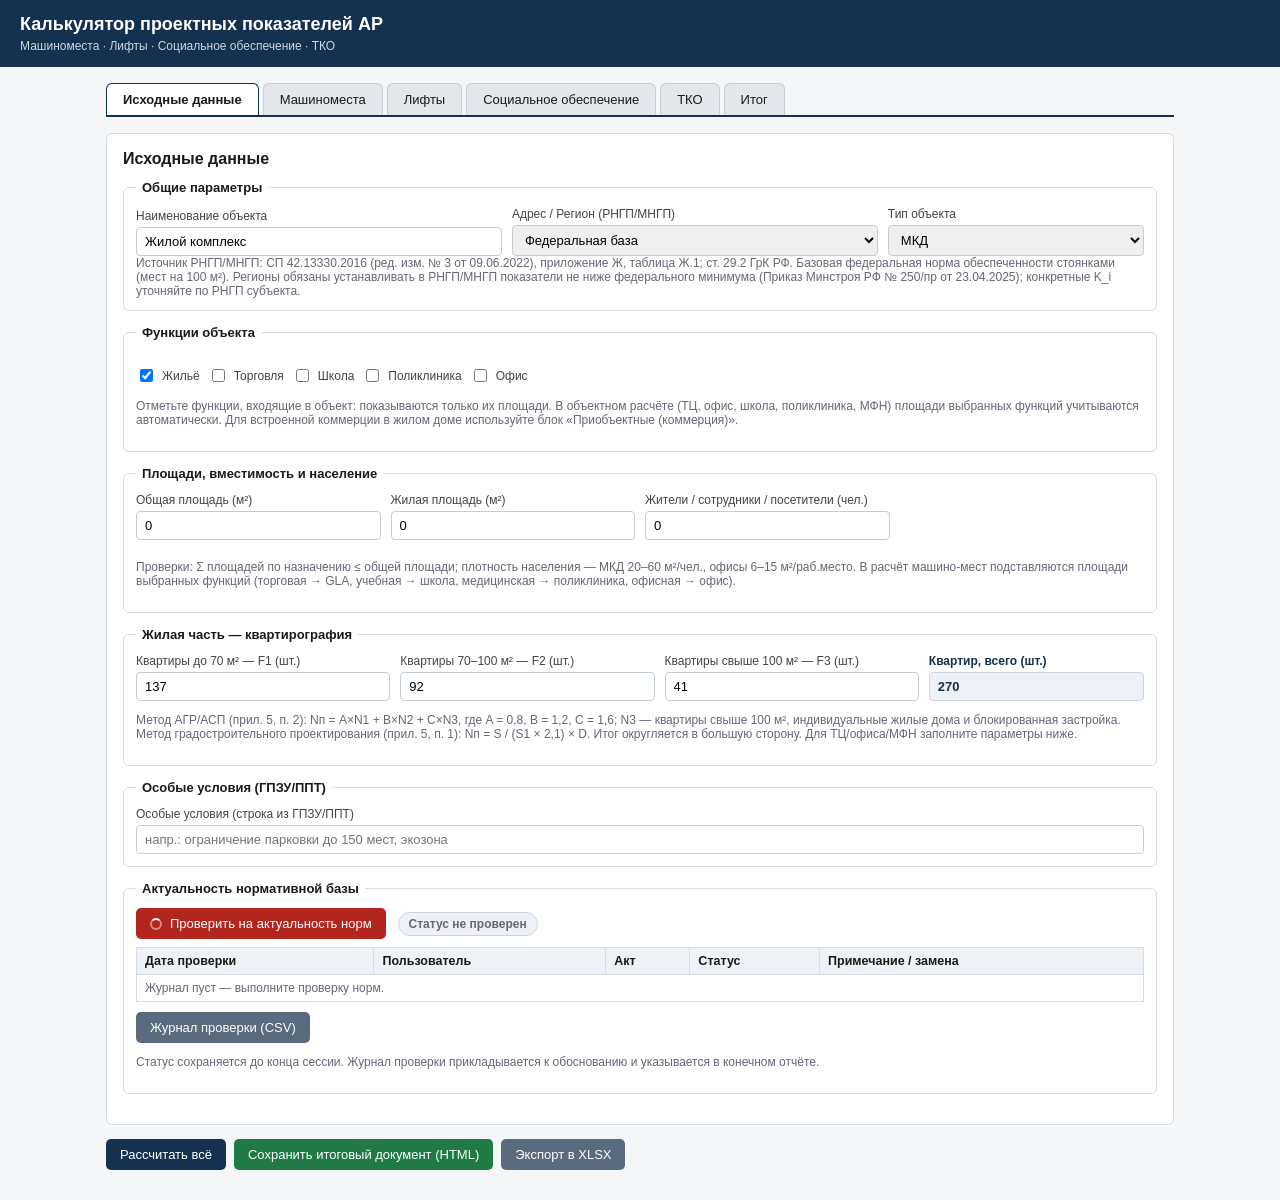
==== commit 01764d42: "Калькулятор АР: аудит по НД и приведение расчётов к действующим редакциям Машиноместа (ПП Москвы № 9" ====
--- a/Калькулятор АР/app/index.html
+++ b/Калькулятор АР/app/index.html
@@ -32,19 +32,13 @@
       <legend>Общие параметры</legend>
       <div class="grid input-row">
         <label class="field">Наименование объекта
-          <input type="text" id="objectName" value="Молодогвардейская">
+          <input type="text" id="objectName" value="Жилой комплекс">
         </label>
         <label class="field">Адрес / Регион (РНГП/МНГП)
           <select id="regionSelect"></select>
         </label>
         <label class="field">Тип объекта
           <select id="objectTypeSelect"></select>
-        </label>
-        <label class="field">Стадия проектирования
-          <select id="designStageSelect">
-            <option value="ПП">ПП — проектная документация</option>
-            <option value="ПД">ПД — рабочая документация</option>
-          </select>
         </label>
       </div>
       <div class="muted" id="regionNote"></div>
@@ -101,19 +95,30 @@
       <legend>Жилая часть — квартирография</legend>
       <div class="grid input-row">
         <label class="field">Квартиры до 70 м² — F1 (шт.)
-          <input type="number" id="f1" value="325" min="0" step="1">
+          <input type="number" id="f1" value="137" min="0" step="1">
         </label>
         <label class="field">Квартиры 70–100 м² — F2 (шт.)
-          <input type="number" id="f2" value="176" min="0" step="1">
+          <input type="number" id="f2" value="92" min="0" step="1">
         </label>
         <label class="field">Квартиры свыше 100 м² — F3 (шт.)
-          <input type="number" id="f3" value="113" min="0" step="1">
+          <input type="number" id="f3" value="41" min="0" step="1">
         </label>
         <label class="field total-field">Квартир, всего (шт.)
-          <input type="number" id="apartmentsTotal" value="614" min="0" step="1" readonly title="Считается автоматически: F1 + F2 + F3">
+          <input type="number" id="apartmentsTotal" value="270" min="0" step="1" readonly title="Считается автоматически: F1 + F2 + F3">
         </label>
       </div>
-      <p class="muted">Для жилого объекта применяется метод квартирографии Nп = F1×0,8 + F2×1,2 + F3×1,6 (945-ПП, Прил. 5) — региональный аналог по классу жилья. Для ТЦ/офиса/МФН заполните параметры ниже.</p>
+      <div class="grid input-row" id="pzInputs" style="display:none">
+        <label class="field">Общая площадь квартир, S (м²)
+          <input type="number" id="apartArea" value="18640" min="0" step="0.01" title="Приложение 5, п. 1: S — общая площадь квартир">
+        </label>
+        <label class="field">Площадь квартир на 1 жителя, S1 (м²/чел.)
+          <input type="number" id="parkingSqmPerPerson" value="50" min="1" step="0.1" readonly title="ПП № 2152-ПП, таблица 1.4.1 — подставляется автоматически">
+        </label>
+        <label class="field">Средний размер домовладения (чел.) и D (мест/квартира)
+          <input type="text" id="pzConstants" readonly value="2,1 и 0,8">
+        </label>
+      </div>
+      <p class="muted">Метод АГР/АСП (прил. 5, п. 2): Nп = A×N1 + B×N2 + C×N3, где A = 0,8, B = 1,2, C = 1,6; N3 — квартиры свыше 100 м², индивидуальные жилые дома и блокированная застройка. Метод градостроительного проектирования (прил. 5, п. 1): Nп = S / (S1 × 2,1) × D. Итог округляется в большую сторону. Для ТЦ/офиса/МФН заполните параметры ниже.</p>
     </fieldset>
 
     <fieldset id="grpObj">
@@ -191,11 +196,23 @@
     <fieldset>
       <legend>Постоянные машино-места</legend>
       <div class="toolbar" id="permCoefToolbar">
-        <label class="field">Понижающий К (по РНГП/МНГП региона)
-          <select id="reductionKSelect"></select>
-        </label>
-        <label class="field" id="reductionZoneWrap" style="display:none">Зона доступности рельсового каркаса
-          <select id="reductionZoneSelect"></select>
+        <label class="field">Метод расчёта (ПП № 945-ПП, прил. 5)
+          <select id="parkingMethodSelect"></select>
+        </label>
+        <label class="field">Отклонение от расчётного числа мест (п. 6.2.4.1, ±10 %)
+          <select id="deviationSelect"></select>
+        </label>
+        <label class="field" id="railZoneWrap">К1 — пешевая доступность рельсового каркаса (прил. 6)
+          <select id="railZoneSelect"></select>
+        </label>
+        <label class="field">Отклонение для приобъектной парковки (п. 6.2.4.3, ±30 %)
+          <select id="objectDeviationSelect"></select>
+        </label>
+        <label class="field">К2 — коэффициент деловой активности (прил. 3)
+          <input type="number" id="objK2" value="1" min="0.1" max="3" step="0.05" title="Уточняющий коэффициент деловой активности районов города Москвы (приложение 3 к Нормативам)">
+        </label>
+        <label class="field">Квартиры для проживания инвалидов (шт.)
+          <input type="number" id="invalidApartments" value="0" min="0" step="1" title="П. 6.2.3.7 ПП № 945-ПП: 1 место постоянного размещения на каждую квартиру для инвалидов (по заданию на проектирование)">
         </label>
       </div>
       <!-- Расчётные показатели (N_мм = N_норм × Q × K_корр) -->
@@ -223,12 +240,13 @@
         <tbody></tbody>
       </table>
       <div class="block-total" id="permTotal">Итог м/м: —</div>
-      <p class="muted" id="parkingReductionNote">Справочно: понижающий коэффициент по ПП-945 (п. 6.2.4) не применён (k = 1)</p>
+      <p class="muted" id="parkingReductionNote">Справочно: отклонение от расчётного числа мест не применяется (k = 1,0) — п. 6.2.4.1 ПП № 945-ПП. Отклонение более 10 % — решение ГЗК Москвы (п. 6.2.4.2).</p>
+      <p class="muted" id="parkingAccessibility"></p>
     </fieldset>
 
     <fieldset id="grpObjectFacilities">
       <legend>Приобъектные (коммерция)</legend>
-      <p class="muted">Оба режима считают по общей площади: <strong>N = S / 100 × K × f</strong>. «БКТ» — один общий коэффициент K на весь объект (без разбивки по функциям). «Функционал» — разбивка по функциональным группам, у каждой своя площадь S<sub>i</sub> и коэффициент K<sub>i</sub>. Все коэффициенты — справочные, подставляются автоматически из нормативной базы выбранного региона. При нескольких сценариях в итог берётся максимум.</p>
+      <p class="muted">Расчёт по приложению 6 ПП № 945-ПП: <strong>Nв = X / X2 × К1 × К2</strong>, где X2 — расчётный показатель на одно место по виду разрешённого использования (приложение 1), К1 — коэффициент пешей доступности рельсового каркаса, К2 — коэффициент деловой активности (приложение 3). Для регионов, где X2 региональным нормативом не установлен, применяется федеральный ориентир СП 42.13330.2026 (приложение И): N = S / 100 × K. Итог округляется в большую сторону (примечание 3 к приложению 6). При нескольких сценариях в итог берётся максимум.</p>
       <div id="scenariosContainer"></div>
       <div class="toolbar">
         <button type="button" class="secondary" id="btnAddScenario">+ Добавить сценарий</button>
@@ -315,7 +333,7 @@
       <legend>Исходные данные</legend>
       <div class="grid">
         <label class="field">Площадь квартир (м²)
-          <input type="number" id="tkoSq" value="100137.08" min="0" step="0.01">
+          <input type="number" id="tkoSq" value="84500" min="0" step="0.01">
         </label>
         <label class="field">Норматив накопления n (м³/м²·год)
           <input type="number" id="tkoN" value="0.1" min="0" step="0.001" readonly title="Норматив из нормативной базы (СанПиН 2.1.3684-21, региональные акты) — только для чтения">
@@ -399,20 +417,62 @@
             <option value="public">Общественный (школа / поликлиника / офис / ТЦ)</option>
           </select>
         </label>
-        <label class="field">Пассажиропоток в час пик (чел/ч)
-          <input type="number" id="elFlow" value="0" min="0" step="10" title="0 — оценочно по вместимости × коэффициент загрузки (справочно)">
+        <label class="field">Режим расчёта
+          <select id="elMode">
+            <option value="table">По таблице В.1 СП 54.13330.2022</option>
+            <option value="gost">Расчёт по ГОСТ Р 52941 (исходные данные отличаются)</option>
+          </select>
+        </label>
+        <label class="field">Пассажиропоток в час пик (чел/ч) — справочно
+          <input type="number" id="elFlow" value="0" min="0" step="10" title="Справочный показатель; норматив «1 лифт на 500 чел/ч» в СП 118.13330.2022 отсутствует">
         </label>
         <label class="field">Грузоподъёмность (кг)
-          <input type="number" id="elLoad" value="400" min="100" max="5000" step="50" readonly title="Рекомендуемое значение по СП/ГОСТ — подставляется автоматически, только для чтения">
+          <input type="number" id="elLoad" value="400" min="100" max="5000" step="50" readonly title="Значение по таблице В.1 СП 54.13330.2022 — подставляется автоматически, только для чтения">
         </label>
         <label class="field">Скорость (м/с)
-          <input type="number" id="elSpeed" value="1" min="0.5" max="10" step="0.1" readonly title="Типовое значение по этажности — подставляется автоматически, только для чтения">
+          <input type="number" id="elSpeed" value="1" min="0.5" max="10" step="0.1" readonly title="Значение по таблице В.1 СП 54.13330.2022 — подставляется автоматически, только для чтения">
         </label>
         <label class="field">Принятое количество лифтов (шт.)
-          <input type="number" id="elAdopted" value="0" min="0" max="50" step="1" readonly title="Расчётное значение: не менее минимального по СП, округление вверх — только для чтения">
+          <input type="number" id="elAdopted" value="0" min="0" max="50" step="1" title="Не менее минимума по таблице В.1; при расчёте по ГОСТ Р 52941 укажите результат расчёта">
+        </label>
+      </div>
+      <div class="grid">
+        <label class="field">Наибольшая поэтажная площадь квартир (м²)
+          <input type="number" id="elFloorArea" value="480" min="0" step="1" title="Таблица В.1 составлена из расчёта при 18 м² общей площади квартиры на человека, высоте этажа 2,8 м, интервале движения лифтов 81–100 с">
+        </label>
+        <label class="field">Высота этажа (м)
+          <input type="number" id="elFloorHeight" value="2.8" min="2" max="6" step="0.05" title="Принято в расчёте таблицы В.1 — 2,8 м">
+        </label>
+        <label class="field">Общая площадь квартир на 1 проживающего (м²)
+          <input type="number" id="elPeopleArea" value="18" min="0" step="0.1" title="Принято в расчёте таблицы В.1 — 18 м²">
         </label>
       </div>
       <div id="elValidation" class="validations"></div>
+    </fieldset>
+
+    <fieldset>
+      <legend>Площади квартир по числу жилых комнат (проверка табл. 5.1 СП 54.13330.2022)</legend>
+      <div class="grid">
+        <label class="field">1 комната (норма 28 м²)
+          <input type="number" id="elApt1" value="" min="0" step="0.1" title="Фактическая площадь квартиры — если указана, выполняется проверка минимальной площади">
+        </label>
+        <label class="field">2 комнаты (норма 44 м²)
+          <input type="number" id="elApt2" value="" min="0" step="0.1">
+        </label>
+        <label class="field">3 комнаты (норма 56 м²)
+          <input type="number" id="elApt3" value="" min="0" step="0.1">
+        </label>
+        <label class="field">4 комнаты (норма 70 м²)
+          <input type="number" id="elApt4" value="" min="0" step="0.1">
+        </label>
+        <label class="field">5 комнат (норма 84 м²)
+          <input type="number" id="elApt5" value="" min="0" step="0.1">
+        </label>
+        <label class="field">6 комнат (норма 103 м²)
+          <input type="number" id="elApt6" value="" min="0" step="0.1">
+        </label>
+      </div>
+      <p class="muted">Отклонение от минимальных площадей допускается в соответствии со ст. 50 ЖК РФ с учётом демографических требований, уровня обеспеченности населения жильём и ресурсообеспеченности жилищного строительства; обоснование оформляется в пояснительной записке (п. 5.2 СП 54.13330.2022).</p>
     </fieldset>
 
     <fieldset>
@@ -443,9 +503,13 @@
       <div class="grid">
         <label class="field">Метод расчёта населения
           <select id="socialMethod">
-            <option value="area">По площади квартир (Sкв / площадь на человека)</option>
-            <option value="types">По типам квартир (кол-во × коэффициент семейности)</option>
+            <option value="spp">По СПП жилой части (жилых этажей) — ПП № 2152-ПП, п. 1.4.2</option>
+            <option value="area">По общей площади квартир (Sкв / площадь на человека) — справочно</option>
+            <option value="types">По типам квартир (кол-во × коэффициент семейности) — справочно</option>
           </select>
+        </label>
+        <label class="field">Тип застройки
+          <select id="socialHousingType"></select>
         </label>
         <label class="field">Зона города (РНГП/МНГП региона)
           <select id="socialZone"></select>
@@ -454,13 +518,16 @@
     </fieldset>
 
     <fieldset class="method-area">
-      <legend>Исходные данные (метод по площади)</legend>
+      <legend>Исходные данные (площадь)</legend>
       <div class="grid">
+        <label class="field">СПП жилой части (жилых этажей), м²
+          <input type="number" id="socialSpp" value="12480" min="0" step="0.01" title="Расчётное население = СПП жилой части / площадь на 1 жителя (ПП № 2152-ПП, п. 1.4.2)">
+        </label>
         <label class="field">Общая площадь квартир (м²)
-          <input type="number" id="socialSq" value="48181.3" min="0" step="0.01">
+          <input type="number" id="socialSq" value="18640" min="0" step="0.01">
         </label>
         <label class="field">Площадь на 1 человека (м²/чел.)
-          <input type="number" id="socialSqm" value="33" min="1" step="0.1" readonly title="Норматив по ПП № 2152-ПП / РНГП региона — подставляется автоматически, только для чтения">
+          <input type="number" id="socialSqm" value="50" min="1" step="0.1" readonly title="Норматив по ПП № 2152-ПП (табл. 1.4.1) / РНГП региона — подставляется автоматически, только для чтения">
         </label>
       </div>
     </fieldset>
@@ -472,14 +539,14 @@
           <tr><th>Тип квартиры</th><th class="num">Кол-во, шт.</th><th class="num">Коэф. семейности (чел./кв.)</th></tr>
         </thead>
         <tbody>
-          <tr><td>Студия</td><td><input type="number" data-apt="studio" value="23" min="0" step="1"></td><td><input type="number" data-fam="studio" value="1" min="0" step="0.1"></td></tr>
-          <tr><td>1-комнатная</td><td><input type="number" data-apt="k1" value="119" min="0" step="1"></td><td><input type="number" data-fam="k1" value="1.5" min="0" step="0.1"></td></tr>
-          <tr><td>2-комнатная / 2Е</td><td><input type="number" data-apt="k2" value="179" min="0" step="1"></td><td><input type="number" data-fam="k2" value="2.5" min="0" step="0.1"></td></tr>
-          <tr><td>3-комнатная / 3Е</td><td><input type="number" data-apt="k3" value="147" min="0" step="1"></td><td><input type="number" data-fam="k3" value="3.2" min="0" step="0.1"></td></tr>
-          <tr><td>4-комнатная / 4Е</td><td><input type="number" data-apt="k4" value="146" min="0" step="1"></td><td><input type="number" data-fam="k4" value="4" min="0" step="0.1"></td></tr>
+          <tr><td>Студия</td><td><input type="number" data-apt="studio" value="12" min="0" step="1"></td><td><input type="number" data-fam="studio" value="1" min="0" step="0.1"></td></tr>
+          <tr><td>1-комнатная</td><td><input type="number" data-apt="k1" value="54" min="0" step="1"></td><td><input type="number" data-fam="k1" value="1.5" min="0" step="0.1"></td></tr>
+          <tr><td>2-комнатная / 2Е</td><td><input type="number" data-apt="k2" value="96" min="0" step="1"></td><td><input type="number" data-fam="k2" value="2.5" min="0" step="0.1"></td></tr>
+          <tr><td>3-комнатная / 3Е</td><td><input type="number" data-apt="k3" value="63" min="0" step="1"></td><td><input type="number" data-fam="k3" value="3.2" min="0" step="0.1"></td></tr>
+          <tr><td>4-комнатная / 4Е</td><td><input type="number" data-apt="k4" value="45" min="0" step="1"></td><td><input type="number" data-fam="k4" value="4" min="0" step="0.1"></td></tr>
         </tbody>
       </table>
-      <div class="muted">Коэффициенты семейности задаются вручную — в ПП № 2152-ПП приведена площадь квартир на человека (33 м²/чел.), а не коэффициенты по типам квартир. Уточните значения под проект.</div>
+      <div class="muted">Коэффициенты семейности задаются вручную — в ПП № 2152-ПП приведена площадь квартир на одного жителя (табл. 1.4.1: МКД — 50 м², ИЖД — 56, блокированная — 67, ВГК — 80), а не коэффициенты по типам квартир. Уточните значения под проект.</div>
     </fieldset>
 
     <fieldset>
@@ -493,21 +560,22 @@
     </fieldset>
 
     <fieldset>
-      <legend>Поликлиники — удельные показатели</legend>
+      <legend>Поликлиники — удельные показатели (по региональным нормативам)</legend>
       <div class="grid">
         <label class="field">Поликлиника детская (пос./см. на 1000)
-          <input type="number" id="socialPcChild" value="5.8" min="0" step="0.1" readonly title="Норматив СП 158.13330.2014 / РНГП — только для чтения">
+          <input type="number" id="socialPcChild" value="" min="0" step="0.1" title="Значение подставляется из региональных нормативов в области здравоохранения; при отсутствии — введите по РНГП региона">
         </label>
         <label class="field">Поликлиника взрослая (пос./см. на 1000)
-          <input type="number" id="socialPcAdult" value="13.2" min="0" step="0.1" readonly title="Норматив СП 158.13330.2014 / РНГП — только для чтения">
+          <input type="number" id="socialPcAdult" value="" min="0" step="0.1" title="Значение подставляется из региональных нормативов в области здравоохранения; при отсутствии — введите по РНГП региона">
         </label>
         <label class="field">Поликлиника смешанная (пос./см. на 1000)
-          <input type="number" id="socialPcMixed" value="19" min="0" step="0.1" readonly title="Норматив СП 158.13330.2014 / РНГП — только для чтения">
+          <input type="number" id="socialPcMixed" value="" min="0" step="0.1" title="Значение подставляется из региональных нормативов в области здравоохранения; при отсутствии — введите по РНГП региона">
         </label>
         <label class="field">Удельная площадь на посещение (м²)
-          <input type="number" id="socialArea" value="27" min="0" step="0.1" readonly title="Норматив СП 158.13330.2014 — только для чтения">
+          <input type="number" id="socialArea" value="" min="0" step="0.1" title="Значение подставляется из региональных нормативов в области здравоохранения; при отсутствии — введите по РНГП региона">
         </label>
       </div>
+      <p class="muted" id="socialPcSource">Источник: РНГП/МНГП региона в области здравоохранения (для Москвы — ПП № 2150-ПП, таблица 1.4.1).</p>
     </fieldset>
 
     <fieldset>
@@ -585,14 +653,18 @@
 </main>
 
 <!-- Встроенная нормативная база: работает оффлайн при открытии файла двойным кликом.
-     Полная версия — в data/norms.json (используется при работе через локальный сервер). -->
+     Единственный источник — data/norms.json (используется при работе через локальный сервер).
+     ВНИМАНИЕ: блок ниже генерируется автоматически скриптом tools/build-embedded-norms.mjs —
+     не редактировать его вручную. После правки data/norms.json выполните:
+         node tools/build-embedded-norms.mjs
+     (проверка актуальности без записи: node tools/build-embedded-norms.mjs --check) -->
 <script id="norms-embed" type="application/json">
 {
   "meta": {
-    "version": "0.4.0",
+    "version": "0.5.0",
     "updated": "2026-10-21",
     "title": "Нормативная база калькулятора проектных показателей АР",
-    "note": "Единый источник нормативов. Полный перечень регионов РФ (85 субъектов) по уровням (tier: high/medium/base) + подробные значения для ключевых регионов. Объектно-ориентированный расчёт (жильё по классу / ТЦ / офис / МФН) и коэффициенты — в разделах parking.objectTypes/housingClasses/mallTypes/objectCoefficients."
+    "note": "Единый источник нормативов. Постоянные машиноместа — ПП Москвы № 945-ПП, приложение 5 (в редакции от 05.08.2026); приобъектные машиноместа — приложение 6 и приложение 1; соцобеспечение — ПП № 2151-ПП (в редакции № 921-ПП от 28.04.2025) и № 2152-ПП; здравоохранение — ПП № 2150-ПП (в редакции № 1744-ПП от 30.07.2024); лифты — СП 54.13330.2022 (приложение В, таблица В.1) и ГОСТ Р 52941. Регионы без собственных РНГП/МНГП используют федеральный ориентир СП 42.13330.2026 (приложение И)."
   },
   "regions": [
     {
@@ -616,15 +688,10 @@
           "sport": 2,
           "culture": 1.2
         },
-        "reductionKZones": [
-          {
-            "id": "near",
-            "label": "В пешей доступности до остановки общественного транспорта (до 500 м)",
-            "k": 0.9
-          },
-          {
-            "id": "far",
-            "label": "Вне зоны доступности общественного транспорта (свыше 500 м)",
+        "railZones": [
+          {
+            "id": "none",
+            "label": "Не применяется (К1 = 1,0) — коэффициент пешей доступности рельсового каркаса региональным нормативом не установлен",
             "k": 1
           }
         ]
@@ -645,7 +712,39 @@
           }
         ],
         "defaultZone": "zone1",
-        "sqmPerPerson": 33
+        "sqmPerPerson": 50,
+        "sqmPerPersonNote": "Значение принято по ПП Москвы № 2152-ПП (МКД — 50 м²) как справочный ориентир; уточните по РНГП региона",
+        "housingTypes": {
+          "mkd": {
+            "id": "mkd",
+            "label": "Многоквартирный жилой дом (МКД)",
+            "sqm": 50
+          },
+          "individual": {
+            "id": "individual",
+            "label": "Индивидуальный жилой дом (ИЖД)",
+            "sqm": 56
+          },
+          "blocked": {
+            "id": "blocked",
+            "label": "Блокированная застройка",
+            "sqm": 67
+          },
+          "vgk": {
+            "id": "vgk",
+            "label": "Вилоградный (коттеджный) посёлок",
+            "sqm": 80
+          }
+        },
+        "polyclinic": {
+          "childPer1000": null,
+          "adultPer1000": null,
+          "mixedPer1000": null,
+          "areaPerVisit": null,
+          "source": null,
+          "note": "Нормативы обеспеченности объектами здравоохранения определяются РНГП региона в области здравоохранения — введите значения в «Исходные данные»",
+          "accessibility": null
+        }
       }
     },
     {
@@ -668,41 +767,103 @@
           "sport": 2.5,
           "culture": 1.5
         },
-        "reductionKZones": [
+        "railZones": [
           {
             "id": "walk",
-            "label": "В пешей доступности до рельсового каркаса (метро / МЦК / МЦД), до 500 м",
+            "label": "Рельсовый каркас в пешей доступности — менее 1200 м (15 мин. пешком)",
             "k": 0.75
           },
           {
             "id": "near",
-            "label": "В зоне транспортной доступности, 500–1200 м",
-            "k": 0.85
+            "label": "Рельсовый каркас — 1200–2200 м (до 30 мин. пешком)",
+            "k": 0.9
           },
           {
             "id": "far",
-            "label": "Вне зоны доступности рельсового каркаса, свыше 1200 м",
+            "label": "Рельсовый каркас — более 2200 м (более 30 мин. пешком)",
             "k": 1
           }
-        ]
+        ],
+        "x2": {
+          "retail_food": 63,
+          "retail_nonfood": 63,
+          "mall": 54,
+          "office": 63,
+          "catering": 54,
+          "services": 100,
+          "hotel": 300,
+          "medical": 300,
+          "education": 400,
+          "sport": 200,
+          "culture": 200,
+          "built_in_residential": 90,
+          "warehouse": 500
+        },
+        "x2Note": "X2 по приложению 1 к Нормативам: коммунальное обслуживание — 100; социальное обслуживание — 400; бытовое обслуживание — 100; здравоохранение — 300; образование и просвещение — 400; культурное развитие — 200; религиозное использование — 200; общественное управление — 200; обеспечение научной деятельности — 200; ветеринарное обслуживание — 300; деловое управление — 63; объекты торговли (ТЦ/ТРК) — 54; рынки — 54; магазины — 63; банковская и страховая деятельность — 63; общественное питание — 54; гостиничное обслуживание — 300; развлечение — 300; спорт — 200; туристическое обслужижение — 300; склад — 500 кв. м на одно место."
       },
       "social": {
         "zones": [
           {
             "id": "zone1",
             "label": "Зона 1",
-            "douPer1000": 44,
-            "schoolPer1000": 90
+            "douPer1000": 46,
+            "schoolPer1000": 105,
+            "douOvzPer1000": 8,
+            "schoolOvzPer1000": 5
           },
           {
             "id": "zone2",
             "label": "Зона 2",
+            "douPer1000": 55,
+            "schoolPer1000": 112,
+            "douOvzPer1000": 8,
+            "schoolOvzPer1000": 5
+          },
+          {
+            "id": "zone3",
+            "label": "Зона 3",
             "douPer1000": 63,
-            "schoolPer1000": 124
+            "schoolPer1000": 124,
+            "douOvzPer1000": 8,
+            "schoolOvzPer1000": 5
           }
         ],
         "defaultZone": "zone1",
-        "sqmPerPerson": 33
+        "sqmPerPerson": 50,
+        "sqmPerPersonNote": "Площадь квартир на одного жителя: МКД — 50 м² (ПП Москвы № 2152-ПП, п. 1.4.2, таблица 1.4.1)",
+        "housingTypes": {
+          "mkd": {
+            "id": "mkd",
+            "label": "Многоквартирный жилой дом (МКД)",
+            "sqm": 50
+          },
+          "individual": {
+            "id": "individual",
+            "label": "Индивидуальный жилой дом (ИЖД)",
+            "sqm": 56
+          },
+          "blocked": {
+            "id": "blocked",
+            "label": "Блокированная застройка",
+            "sqm": 67
+          },
+          "vgk": {
+            "id": "vgk",
+            "label": "Вилоградный (коттеджный) посёлок",
+            "sqm": 80
+          }
+        },
+        "zonesSource": "ПП Москвы № 2151-ПП (в редакции № 921-ПП от 28.04.2025), таблицы 1.4.1 и 1.4.2, зоны по п. 1.3.2.1–1.3.2.3",
+        "polyclinic": {
+          "childPer1000": 5.8,
+          "adultPer1000": 13.2,
+          "mixedPer1000": 19,
+          "areaPerVisit": 30,
+          "source": "ПП Москвы № 2150-ПП от 21.12.2021 (в редакции от 30.07.2024 № 1744-ПП), таблица 1.4.1",
+          "note": "Общая площадь поликлиник принимается из расчёта не более 30 кв. м на 1 посещение в смену и уточняется медико-технологическим заданием. Уровень обеспеченности учитывает дефицит/профицит посещений в объектах в пределах доступности (примечание 1 к таблице 1.4.1).",
+          "accessibility": "Территориальная доступность (транспортно-пешеходная): ЦАО, САО, СВАО, СЗАО, ЮАО, ЮВАО, ЮЗАО, ЗАО, ВАО, ЗелАО, НАО — 20 мин; ТАО — 30 мин",
+          "plotAreaPerObject": 0.35
+        }
       },
       "tier": "high"
     },
@@ -726,15 +887,10 @@
           "sport": 2.2,
           "culture": 1.4
         },
-        "reductionKZones": [
-          {
-            "id": "near",
-            "label": "В пешей доступности до станции метро / остановки ОТ (до 500 м)",
-            "k": 0.9
-          },
-          {
-            "id": "far",
-            "label": "Вне зоны доступности (свыше 500 м)",
+        "railZones": [
+          {
+            "id": "none",
+            "label": "Не применяется (К1 = 1,0) — коэффициент пешей доступности рельсового каркаса региональным нормативом не установлен",
             "k": 1
           }
         ]
@@ -755,7 +911,39 @@
           }
         ],
         "defaultZone": "zone1",
-        "sqmPerPerson": 33
+        "sqmPerPerson": 50,
+        "sqmPerPersonNote": "Значение принято по ПП Москвы № 2152-ПП (МКД — 50 м²) как справочный ориентир; уточните по РНГП региона",
+        "housingTypes": {
+          "mkd": {
+            "id": "mkd",
+            "label": "Многоквартирный жилой дом (МКД)",
+            "sqm": 50
+          },
+          "individual": {
+            "id": "individual",
+            "label": "Индивидуальный жилой дом (ИЖД)",
+            "sqm": 56
+          },
+          "blocked": {
+            "id": "blocked",
+            "label": "Блокированная застройка",
+            "sqm": 67
+          },
+          "vgk": {
+            "id": "vgk",
+            "label": "Вилоградный (коттеджный) посёлок",
+            "sqm": 80
+          }
+        },
+        "polyclinic": {
+          "childPer1000": null,
+          "adultPer1000": null,
+          "mixedPer1000": null,
+          "areaPerVisit": null,
+          "source": null,
+          "note": "Нормативы обеспеченности объектами здравоохранения определяются РНГП региона в области здравоохранения — введите значения в «Исходные данные»",
+          "accessibility": null
+        }
       },
       "tier": "high"
     },
@@ -891,15 +1079,10 @@
           "sport": 2,
           "culture": 1.3
         },
-        "reductionKZones": [
-          {
-            "id": "near",
-            "label": "В пешей доступности до остановки общественного транспорта (до 500 м)",
-            "k": 0.9
-          },
-          {
-            "id": "far",
-            "label": "Вне зоны доступности общественного транспорта (свыше 500 м)",
+        "railZones": [
+          {
+            "id": "none",
+            "label": "Не применяется (К1 = 1,0) — коэффициент пешей доступности рельсового каркаса региональным нормативом не установлен",
             "k": 1
           }
         ]
@@ -920,7 +1103,39 @@
           }
         ],
         "defaultZone": "zone1",
-        "sqmPerPerson": 33
+        "sqmPerPerson": 50,
+        "sqmPerPersonNote": "Значение принято по ПП Москвы № 2152-ПП (МКД — 50 м²) как справочный ориентир; уточните по РНГП региона",
+        "housingTypes": {
+          "mkd": {
+            "id": "mkd",
+            "label": "Многоквартирный жилой дом (МКД)",
+            "sqm": 50
+          },
+          "individual": {
+            "id": "individual",
+            "label": "Индивидуальный жилой дом (ИЖД)",
+            "sqm": 56
+          },
+          "blocked": {
+            "id": "blocked",
+            "label": "Блокированная застройка",
+            "sqm": 67
+          },
+          "vgk": {
+            "id": "vgk",
+            "label": "Вилоградный (коттеджный) посёлок",
+            "sqm": 80
+          }
+        },
+        "polyclinic": {
+          "childPer1000": null,
+          "adultPer1000": null,
+          "mixedPer1000": null,
+          "areaPerVisit": null,
+          "source": null,
+          "note": "Нормативы обеспеченности объектами здравоохранения определяются РНГП региона в области здравоохранения — введите значения в «Исходные данные»",
+          "accessibility": null
+        }
       },
       "tier": "medium"
     },
@@ -1007,15 +1222,10 @@
           "sport": 2,
           "culture": 1.3
         },
-        "reductionKZones": [
-          {
-            "id": "near",
-            "label": "В пешей доступности до остановки общественного транспорта (до 500 м)",
-            "k": 0.9
-          },
-          {
-            "id": "far",
-            "label": "Вне зоны доступности общественного транспорта (свыше 500 м)",
+        "railZones": [
+          {
+            "id": "none",
+            "label": "Не применяется (К1 = 1,0) — коэффициент пешей доступности рельсового каркаса региональным нормативом не установлен",
             "k": 1
           }
         ]
@@ -1036,7 +1246,39 @@
           }
         ],
         "defaultZone": "zone1",
-        "sqmPerPerson": 33
+        "sqmPerPerson": 50,
+        "sqmPerPersonNote": "Значение принято по ПП Москвы № 2152-ПП (МКД — 50 м²) как справочный ориентир; уточните по РНГП региона",
+        "housingTypes": {
+          "mkd": {
+            "id": "mkd",
+            "label": "Многоквартирный жилой дом (МКД)",
+            "sqm": 50
+          },
+          "individual": {
+            "id": "individual",
+            "label": "Индивидуальный жилой дом (ИЖД)",
+            "sqm": 56
+          },
+          "blocked": {
+            "id": "blocked",
+            "label": "Блокированная застройка",
+            "sqm": 67
+          },
+          "vgk": {
+            "id": "vgk",
+            "label": "Вилоградный (коттеджный) посёлок",
+            "sqm": 80
+          }
+        },
+        "polyclinic": {
+          "childPer1000": null,
+          "adultPer1000": null,
+          "mixedPer1000": null,
+          "areaPerVisit": null,
+          "source": null,
+          "note": "Нормативы обеспеченности объектами здравоохранения определяются РНГП региона в области здравоохранения — введите значения в «Исходные данные»",
+          "accessibility": null
+        }
       },
       "tier": "medium"
     },
@@ -1221,15 +1463,10 @@
           "sport": 2.2,
           "culture": 1.4
         },
-        "reductionKZones": [
-          {
-            "id": "near",
-            "label": "В пешей доступности до станции метро / остановки ОТ (до 500 м)",
-            "k": 0.9
-          },
-          {
-            "id": "far",
-            "label": "Вне зоны доступности (свыше 500 м)",
+        "railZones": [
+          {
+            "id": "none",
+            "label": "Не применяется (К1 = 1,0) — коэффициент пешей доступности рельсового каркаса региональным нормативом не установлен",
             "k": 1
           }
         ]
@@ -1250,7 +1487,39 @@
           }
         ],
         "defaultZone": "zone1",
-        "sqmPerPerson": 33
+        "sqmPerPerson": 50,
+        "sqmPerPersonNote": "Значение принято по ПП Москвы № 2152-ПП (МКД — 50 м²) как справочный ориентир; уточните по РНГП региона",
+        "housingTypes": {
+          "mkd": {
+            "id": "mkd",
+            "label": "Многоквартирный жилой дом (МКД)",
+            "sqm": 50
+          },
+          "individual": {
+            "id": "individual",
+            "label": "Индивидуальный жилой дом (ИЖД)",
+            "sqm": 56
+          },
+          "blocked": {
+            "id": "blocked",
+            "label": "Блокированная застройка",
+            "sqm": 67
+          },
+          "vgk": {
+            "id": "vgk",
+            "label": "Вилоградный (коттеджный) посёлок",
+            "sqm": 80
+          }
+        },
+        "polyclinic": {
+          "childPer1000": null,
+          "adultPer1000": null,
+          "mixedPer1000": null,
+          "areaPerVisit": null,
+          "source": null,
+          "note": "Нормативы обеспеченности объектами здравоохранения определяются РНГП региона в области здравоохранения — введите значения в «Исходные данные»",
+          "accessibility": null
+        }
       },
       "tier": "medium"
     },
@@ -1288,15 +1557,10 @@
           "sport": 2,
           "culture": 1.2
         },
-        "reductionKZones": [
-          {
-            "id": "near",
-            "label": "В пешей доступности до остановки общественного транспорта (до 500 м)",
-            "k": 0.9
-          },
-          {
-            "id": "far",
-            "label": "Вне зоны доступности общественного транспорта (свыше 500 м)",
+        "railZones": [
+          {
+            "id": "none",
+            "label": "Не применяется (К1 = 1,0) — коэффициент пешей доступности рельсового каркаса региональным нормативом не установлен",
             "k": 1
           }
         ]
@@ -1317,7 +1581,39 @@
           }
         ],
         "defaultZone": "zone1",
-        "sqmPerPerson": 33
+        "sqmPerPerson": 50,
+        "sqmPerPersonNote": "Значение принято по ПП Москвы № 2152-ПП (МКД — 50 м²) как справочный ориентир; уточните по РНГП региона",
+        "housingTypes": {
+          "mkd": {
+            "id": "mkd",
+            "label": "Многоквартирный жилой дом (МКД)",
+            "sqm": 50
+          },
+          "individual": {
+            "id": "individual",
+            "label": "Индивидуальный жилой дом (ИЖД)",
+            "sqm": 56
+          },
+          "blocked": {
+            "id": "blocked",
+            "label": "Блокированная застройка",
+            "sqm": 67
+          },
+          "vgk": {
+            "id": "vgk",
+            "label": "Вилоградный (коттеджный) посёлок",
+            "sqm": 80
+          }
+        },
+        "polyclinic": {
+          "childPer1000": null,
+          "adultPer1000": null,
+          "mixedPer1000": null,
+          "areaPerVisit": null,
+          "source": null,
+          "note": "Нормативы обеспеченности объектами здравоохранения определяются РНГП региона в области здравоохранения — введите значения в «Исходные данные»",
+          "accessibility": null
+        }
       },
       "tier": "medium"
     },
@@ -1362,15 +1658,10 @@
           "sport": 2,
           "culture": 1.2
         },
-        "reductionKZones": [
-          {
-            "id": "near",
-            "label": "В пешей доступности до остановки общественного транспорта (до 500 м)",
-            "k": 0.9
-          },
-          {
-            "id": "far",
-            "label": "Вне зоны доступности общественного транспорта (свыше 500 м)",
+        "railZones": [
+          {
+            "id": "none",
+            "label": "Не применяется (К1 = 1,0) — коэффициент пешей доступности рельсового каркаса региональным нормативом не установлен",
             "k": 1
           }
         ]
@@ -1391,7 +1682,39 @@
           }
         ],
         "defaultZone": "zone1",
-        "sqmPerPerson": 33
+        "sqmPerPerson": 50,
+        "sqmPerPersonNote": "Значение принято по ПП Москвы № 2152-ПП (МКД — 50 м²) как справочный ориентир; уточните по РНГП региона",
+        "housingTypes": {
+          "mkd": {
+            "id": "mkd",
+            "label": "Многоквартирный жилой дом (МКД)",
+            "sqm": 50
+          },
+          "individual": {
+            "id": "individual",
+            "label": "Индивидуальный жилой дом (ИЖД)",
+            "sqm": 56
+          },
+          "blocked": {
+            "id": "blocked",
+            "label": "Блокированная застройка",
+            "sqm": 67
+          },
+          "vgk": {
+            "id": "vgk",
+            "label": "Вилоградный (коттеджный) посёлок",
+            "sqm": 80
+          }
+        },
+        "polyclinic": {
+          "childPer1000": null,
+          "adultPer1000": null,
+          "mixedPer1000": null,
+          "areaPerVisit": null,
+          "source": null,
+          "note": "Нормативы обеспеченности объектами здравоохранения определяются РНГП региона в области здравоохранения — введите значения в «Исходные данные»",
+          "accessibility": null
+        }
       },
       "tier": "medium"
     },
@@ -1485,15 +1808,10 @@
           "sport": 2,
           "culture": 1.2
         },
-        "reductionKZones": [
-          {
-            "id": "near",
-            "label": "В пешей доступности до остановки общественного транспорта (до 500 м)",
-            "k": 0.9
-          },
-          {
-            "id": "far",
-            "label": "Вне зоны доступности общественного транспорта (свыше 500 м)",
+        "railZones": [
+          {
+            "id": "none",
+            "label": "Не применяется (К1 = 1,0) — коэффициент пешей доступности рельсового каркаса региональным нормативом не установлен",
             "k": 1
           }
         ]
@@ -1514,7 +1832,39 @@
           }
         ],
         "defaultZone": "zone1",
-        "sqmPerPerson": 33
+        "sqmPerPerson": 50,
+        "sqmPerPersonNote": "Значение принято по ПП Москвы № 2152-ПП (МКД — 50 м²) как справочный ориентир; уточните по РНГП региона",
+        "housingTypes": {
+          "mkd": {
+            "id": "mkd",
+            "label": "Многоквартирный жилой дом (МКД)",
+            "sqm": 50
+          },
+          "individual": {
+            "id": "individual",
+            "label": "Индивидуальный жилой дом (ИЖД)",
+            "sqm": 56
+          },
+          "blocked": {
+            "id": "blocked",
+            "label": "Блокированная застройка",
+            "sqm": 67
+          },
+          "vgk": {
+            "id": "vgk",
+            "label": "Вилоградный (коттеджный) посёлок",
+            "sqm": 80
+          }
+        },
+        "polyclinic": {
+          "childPer1000": null,
+          "adultPer1000": null,
+          "mixedPer1000": null,
+          "areaPerVisit": null,
+          "source": null,
+          "note": "Нормативы обеспеченности объектами здравоохранения определяются РНГП региона в области здравоохранения — введите значения в «Исходные данные»",
+          "accessibility": null
+        }
       },
       "tier": "medium"
     },
@@ -1620,10 +1970,10 @@
   "legalActs": [
     {
       "id": "sp42",
-      "code": "СП 42.13330.2016 (ред. № 3 от 09.06.2022)",
-      "title": "Городское планирование. Правила проектирования (приложение Ж — обеспеченность машино-местами)",
+      "code": "СП 42.13330.2026",
+      "title": "Градостроительство. Планировка и застройка городских и сельских поселений (введён в действие 12.07.2026)",
       "status": "actual",
-      "note": "Действующая редакция"
+      "note": "Приложение И — приобъектные стоянки; приложение Л — объекты социально-культурного назначения; приложение Ж — коммунальные отходы. Заменил СП 42.13330.2016."
     },
     {
       "id": "prikaz250",
@@ -1634,10 +1984,10 @@
     },
     {
       "id": "pp945",
-      "code": "ПП г. Москвы № 945-ПП от 25.12.2015 (ред.)",
-      "title": "О минимальных показателях обеспечения машино-местами (Москва)",
+      "code": "ПП г. Москвы № 945-ПП от 23.12.2015 (в ред. от 05.08.2026 № 2118-ПП)",
+      "title": "Об утверждении нормативов градостроительного проектирования города Москвы в области транспорта, автомобильных дорог регионального или межмуниципального значения",
       "status": "actual",
-      "note": "Для Москвы заменяет федеральную базу по жилым объектам"
+      "note": "Приложение 5 (постоянные машиноместа) изменено с 05.08.2026; коэффициент доступности рельсового каркаса применяется только к приобъектной парковке (приложение 6, К1)."
     },
     {
       "id": "sp59",
@@ -1659,9 +2009,10 @@
     },
     {
       "id": "sp54",
-      "code": "СП 54.13330.2022",
-      "title": "Здания жилые. Правила проектирования (лифты)",
-      "status": "actual"
+      "code": "СП 54.13330.2022 (с изм. № 1 от 24.10.2024, № 2 от 27.12.2024)",
+      "title": "Здания жилые многоквартирные. Правила проектирования",
+      "status": "actual",
+      "note": "Пункт 5.2 и таблица 5.1 (минимальные площади квартир); приложение В, таблица В.1 — минимальное число лифтов; примечания 1–4."
     },
     {
       "id": "sp118",
@@ -1695,15 +2046,17 @@
     },
     {
       "id": "pp2152",
-      "code": "ПП г. Москвы № 2152-ПП",
-      "title": "Нормативы численности населения для расчёта обеспеченности объектами социнфраструктуры",
-      "status": "actual"
+      "code": "ПП г. Москвы № 2152-ПП от 21.12.2021",
+      "title": "Об утверждении нормативов градостроительного проектирования города Москвы в области объектов жилого назначения",
+      "status": "actual",
+      "note": "Пункт 1.4.2, таблица 1.4.1: расчётное население = площадь жилой части (жилых этажей) / площадь на 1 жителя (МКД — 50 м², ИЖД — 56, блокированная — 67, ВГК — 80)."
     },
     {
       "id": "pp2151",
-      "code": "ПП г. Москвы № 2151-ПП в ред. № 921-ПП от 28.04.2025",
-      "title": "Обеспеченность объектами образования (ДОУ, школы), типоразмеры",
-      "status": "actual"
+      "code": "ПП г. Москвы № 2151-ПП от 21.12.2021 (в ред. № 921-ПП от 28.04.2025)",
+      "title": "Об утверждении нормативов градостроительного проектирования города Москвы в области объектов образования",
+      "status": "actual",
+      "note": "Таблицы 1.4.1 (ДОУ) и 1.4.2 (школы): уровни обеспеченности по зонам 1–3, ОВЗ, нормы площади здания и участка."
     },
     {
       "id": "rnhp",
@@ -1713,18 +2066,39 @@
       "note": "Значения по регионам заданы по уровням (tier) и являются рабочими",
       "replacement": "Требуется сверка с действующими редакциями РНГП/МНГП конкретного субъекта РФ",
       "recommend": "Сверить применяемые K_i и нормы социальной обеспеченности с действующей редакцией РНГП/МНГП региона; при расхождении — выполнить пересчёт и актуализировать данные"
+    },
+    {
+      "id": "pp2118",
+      "code": "ПП г. Москвы № 2118-ПП от 05.08.2026",
+      "title": "О внесении изменений в постановление Правительства Москвы от 23.12.2015 № 945-ПП (приложение 5)",
+      "status": "actual",
+      "note": "Новая редакция приложения 5: п. 1 (градостроительное проектирование) — Nп = S / (S1 × 2,1) × D; п. 2 (АГР/АСП) — Nп = A×N1 + B×N2 + C×N3"
+    },
+    {
+      "id": "pp2150",
+      "code": "ПП г. Москвы № 2150-ПП от 21.12.2021 (в ред. от 30.07.2024 № 1744-ПП)",
+      "title": "Об утверждении нормативов градостроительного проектирования города Москвы в области здравоохранения",
+      "status": "actual",
+      "note": "Таблица 1.4.1: поликлиника детская — 5,8, взрослая — 13,2, смешанная — 19 посещений в смену на 1000 человек; участок — 0,35 га на объект; доступность — 20 мин (ЦАО…НАО), 30 мин (ТАО). Общая площадь поликлиник — не более 30 кв. м на 1 посещение в смену."
+    },
+    {
+      "id": "gost52941",
+      "code": "ГОСТ Р 52941-2012",
+      "title": "Лифты пассажирские. Общие технические требования",
+      "status": "actual",
+      "note": "Расчёт числа, грузоподъёмности и скорости лифтов при отличии исходных данных от принятых в таблице В.1 СП 54.13330.2022."
     }
   ],
   "parking": {
     "title": "Машиноместа",
     "document": {
-      "code": "Постановление Правительства Москвы № 945-ПП",
-      "fullTitle": "Постановление Правительства Москвы от 23.12.2015 № 945-ПП (в редакции проекта постановления «О внесении изменений в постановление Правительства Москвы от 23 декабря 2015 г. № 945-ПП»)",
-      "edition": "project-2026"
+      "code": "ПП Москвы № 945-ПП (в редакции от 05.08.2026)",
+      "fullTitle": "Постановление Правительства Москвы от 23.12.2015 № 945-ПП «Об утверждении нормативов градостроительного проектирования города Москвы в области транспорта, автомобильных дорог регионального или межмуниципального значения» (приложение 5 — в редакции постановления Правительства Москвы от 05.08.2026 № 2118-ПП)",
+      "edition": "actual-2026-08-05"
     },
     "defaultRegion": "sp42_federal",
     "federalMinimum": {
-      "source": "Приказ Минстроя РФ № 250/пр от 23.04.2025; СП 42.13330.2016 (ред. № 3 от 09.06.2022), прил. Ж, табл. Ж.1",
+      "source": "Приказ Минстроя РФ № 250/пр от 23.04.2025; СП 42.13330.2026 (введён в действие 12.07.2026), приложение И «Приобъектные стоянки автомобилей»",
       "note": "Если региональный норматив (РНГП/МНГП) ниже федерального минимума — применяется федеральное значение и выдаётся предупреждение",
       "bktK": 1.5,
       "coefficients": {
@@ -1760,17 +2134,17 @@
     "groups": [
       {
         "id": "f1",
-        "label": "Квартиры до 70 м²",
+        "label": "Квартиры площадью до 70 м²",
         "coefficient": 0.8
       },
       {
         "id": "f2",
-        "label": "Квартиры 70–100 м²",
+        "label": "Квартиры площадью от 70 до 100 м²",
         "coefficient": 1.2
       },
       {
         "id": "f3",
-        "label": "Квартиры свыше 100 м²",
+        "label": "Квартиры площадью свыше 100 м², индивидуальные жилые дома и блокированная застройка",
         "coefficient": 1.6
       }
     ],
@@ -1778,41 +2152,26 @@
       "guestPct": 0.1,
       "mgnTotalPct": 0.1,
       "mgnSpecialOfGuestPct": 0.1,
-      "mgnSpecialOfObjectPct": 0.1
-    },
-    "reductionK": {
-      "title": "Понижающий коэффициент",
-      "refPoint": "ПП-945 (п. 6.2.4) / РНГП-МНГП региона — коэффициент доступности рельсового каркаса / транспортной доступности",
-      "note": "Понижающий коэффициент применяется к числу постоянных машино-мест (столбец «Машино-места»): N_итог = ⌈N_расч × k⌉. При k = 1 понижение не применяется. Зоны и значения k берутся из выбранного региона.",
-      "options": [
-        {
-          "id": "none",
-          "label": "Нет (k = 1)",
-          "k": 1
-        },
-        {
-          "id": "byAccessibility",
-          "label": "К по транспортной доступности (из РНГП/МНГП региона)",
-          "kind": "byAccessibility"
-        }
-      ],
-      "defaultOption": "none"
+      "mgnSpecialOfObjectPct": 0.1,
+      "avgHouseholdSize": 2.1,
+      "permanentPlacesPerApartment": 0.8,
+      "guestPer1000": 30
     },
     "electricVehicles": {
       "title": "Электромобили",
-      "refPoint": "СП 42.13330.2016; ПП РФ (зарядная инфраструктура)",
+      "refPoint": "Числовая норма 10 % в СП 42.13330.2016 и СП 42.13330.2026 не установлена — значение является справочным и подлежит уточнению по действующей редакции НГП/РНГП/МНГП региона; СП 113.13330.2023 — требования к зарядной инфраструктуре",
       "percent": 0.1,
-      "note": "10 % от постоянных машино-мест; округление вверх, не менее 1",
+      "note": "10 % от постоянных машино-мест — справочное значение; округление вверх, не менее 1",
       "infrastructureNote": "Инженерная инфраструктура: кабель-каналы или шинопроводы учесть на 100 % машино-мест."
     },
     "objectFacilities": {
       "title": "Приобъектные (коммерция)",
-      "refPoint": "РНГП/МНГП региона; Приложение Ж СП 42.13330.2016; СП 113.13330.2023",
-      "note": "Оба режима считают по общей площади: N = S / 100 × K × f. Режим «БКТ» — один общий коэффициент на весь объект (без разбивки по функциям). Режим «Функции» — разбивка по функциональным группам, у каждой своя площадь S_i и коэффициент K_i. Итог — максимум по сценариям.",
+      "refPoint": "ПП Москвы № 945-ПП, приложение 6 (Nв = X / X2 × К1 × К2) и приложение 1 (значения X2 по видам разрешённого использования); СП 42.13330.2026, приложение И — федеральный ориентир для регионов без РНГП; СП 113.13330.2023",
+      "note": "Расчёт по приложению 6 Нормативов: Nв = X / X2 × К1 × К2, где X — площадь (или иная расчётная единица) объекта, X2 — расчётный показатель на одно место по виду разрешённого использования (приложение 1), К1 — коэффициент пешей доступности рельсового каркаса (0,75 / 0,9 / 1,0), К2 — уточняющий коэффициент деловой активности (приложение 3). Для регионов, где региональным нормативом X2 не установлен, применяется федеральный ориентир СП 42.13330.2026 (приложение И): N = S / 100 × K. Итог округляется в большую сторону (приложение 6, примечание 3).",
       "unitOptions": [
         {
           "id": "per100m2",
-          "label": "мест на 100 м² общей площади",
+          "label": "мест на 100 м² общей площади (СП 42.13330.2026, прил. И) или по X2 (ПП № 945-ПП, прил. 1)",
           "divisor": 100
         }
       ],
@@ -1822,77 +2181,124 @@
           "label": "Магазины продовольственные",
           "unit": "per100m2",
           "K": 2.5,
-          "E": 0
+          "E": 0,
+          "x2": 63,
+          "vri": "4.4",
+          "note": "X2 = 63 кв. м на одно место — приложение 1 (магазины, ВРИ 4.4)"
         },
         {
           "id": "retail_nonfood",
           "label": "Магазины непродовольственные",
           "unit": "per100m2",
           "K": 1.4,
-          "E": 0
+          "E": 0,
+          "x2": 63,
+          "vri": "4.4",
+          "note": "X2 = 63 кв. м на одно место — приложение 1 (магазины, ВРИ 4.4); для специализированных магазинов применяется снижение по примечанию 5 к приложению 1 — уточняется по заданию"
         },
         {
           "id": "mall",
-          "label": "Торговые центры / комплексы",
+          "label": "Объекты торговли (торговые центры, торгово-развлекательные комплексы)",
           "unit": "per100m2",
           "K": 1.4,
-          "E": 0
+          "E": 0,
+          "x2": 54,
+          "vri": "4.2",
+          "note": "X2 = 54 кв. м на одно место — приложение 1 (объекты торговли, ВРИ 4.2); примечание 4: при площади 450–900 кв. м снижение в 2,5 раза, при площади менее 450 кв. м парковка не предусматривается"
         },
         {
           "id": "office",
-          "label": "Офисы / административные здания",
+          "label": "Деловое управление (офисы, административные здания)",
           "unit": "per100m2",
           "K": 1.5,
-          "E": 0
+          "E": 0,
+          "x2": 63,
+          "vri": "4.1"
         },
         {
           "id": "catering",
-          "label": "Общепит (кафе, ресторан)",
+          "label": "Общественное питание (кафе, ресторан)",
           "unit": "per100m2",
           "K": 2,
-          "E": 0
+          "E": 0,
+          "x2": 54,
+          "vri": "4.6"
         },
         {
           "id": "services",
           "label": "Бытовое обслуживание",
           "unit": "per100m2",
           "K": 1.4,
-          "E": 0
+          "E": 0,
+          "x2": 100,
+          "vri": "3.3"
         },
         {
           "id": "hotel",
-          "label": "Гостиницы",
+          "label": "Гостиничное обслуживание",
           "unit": "per100m2",
           "K": 1,
-          "E": 0
+          "E": 0,
+          "x2": 300,
+          "vri": "4.7",
+          "note": "X2 = 300 кв. м на одно место — приложение 1 (гостиничное обслуживание, ВРИ 4.7); примечание 6 — уточняется по заданию на проектирование"
         },
         {
           "id": "medical",
-          "label": "Поликлиники и медцентры",
+          "label": "Здравоохранение (поликлиники, медцентры)",
           "unit": "per100m2",
           "K": 1.5,
-          "E": 0
+          "E": 0,
+          "x2": 300,
+          "vri": "3.4",
+          "note": "X2 = 300 кв. м на одно место — приложение 1 (здравоохранение, ВРИ 3.4); примечание 3: число машиномест для специального и служебного транспорта поликлиник — по заданию на проектирование"
         },
         {
           "id": "education",
-          "label": "Образование (школы, ДОУ)",
+          "label": "Образование и просвещение (школы, ДОУ)",
           "unit": "per100m2",
           "K": 1,
-          "E": 0
+          "E": 0,
+          "x2": 400,
+          "vri": "3.5"
         },
         {
           "id": "sport",
-          "label": "Спортивные объекты",
+          "label": "Спорт",
           "unit": "per100m2",
           "K": 2,
-          "E": 0
+          "E": 0,
+          "x2": 200,
+          "vri": "5.1"
         },
         {
           "id": "culture",
-          "label": "Культурно-зрелищные объекты",
+          "label": "Культурное развитие",
           "unit": "per100m2",
           "K": 1.2,
-          "E": 0
+          "E": 0,
+          "x2": 200,
+          "vri": "3.6"
+        },
+        {
+          "id": "built_in_residential",
+          "label": "Встроенно-пристроенные нежилые помещения жилой застройки",
+          "unit": "per100m2",
+          "K": 1.11,
+          "E": 0,
+          "x2": 90,
+          "vri": "3.x (встроенные)",
+          "note": "90 кв. м на одно парковочное место — приложение 6, примечание 1 к Нормативам"
+        },
+        {
+          "id": "warehouse",
+          "label": "Склад",
+          "unit": "per100m2",
+          "K": 0.2,
+          "E": 0,
+          "x2": 500,
+          "vri": "6.9",
+          "note": "500 кв. м на одно парковочное место — приложение 1 к Нормативам"
         }
       ],
       "scenarios": [
@@ -1900,7 +2306,10 @@
           "id": "s1",
           "label": "Функция коммерческих помещений"
         }
-      ]
+      ],
+      "k1Note": "К1 — коэффициент пешей доступности рельсового каркаса (приложение 6): менее 1200 м (15 мин. пешком) — 0,75; 1200–2200 м (до 30 мин. пешком) — 0,9; более 2200 м — 1,0.",
+      "k2Note": "К2 — уточняющий коэффициент деловой активности районов города Москвы (приложение 3 к Нормативам).",
+      "x2Note": "X2 по приложению 1 к Нормативам: коммунальное обслуживание — 100; социальное обслуживание — 400; бытовое обслуживание — 100; здравоохранение — 300; образование и просвещение — 400; культурное развитие — 200; религиозное использование — 200; общественное управление — 200; обеспечение научной деятельности — 200; ветеринарное обслуживание — 300; деловое управление — 63; объекты торговли (ТЦ/ТРК) — 54; рынки — 54; магазины — 63; банковская и страховая деятельность — 63; общественное питание — 54; гостиничное обслуживание — 300; развлечение — 300; спорт — 200; туристическое обслужижение — 300; склад — 500 кв. м на одно место."
     },
     "mgn": {
       "title": "Места для МГН",
@@ -1944,6 +2353,12 @@
         "standardArea": 13.25,
         "specialArea": 21.6,
         "refPoint": "СП 113.13330.2023; СП 59.13330.2020"
+      },
+      "invalid": {
+        "title": "Места постоянного размещения для инвалидов",
+        "refPoint": "ПП Москвы № 945-ПП, п. 6.2.3.7",
+        "note": "Из общего расчётного числа постоянных мест выделяются места постоянного размещения для инвалидов — 1 место на каждую квартиру для проживания инвалидов (по заданию на проектирование).",
+        "perApartment": 1
       }
     },
     "additional": [
@@ -1954,25 +2369,70 @@
         "percent": 0.1,
         "rounding": "ceil",
         "includeByDefault": true,
-        "note": "10 % от постоянных",
-        "refPoint": "РНГП/МНГП региона; СП 42.13330.2016"
+        "note": "10 % от числа постоянных мест (ПП Москвы № 945-ПП, п. 6.2.3.2)",
+        "refPoint": "ПП Москвы № 945-ПП, п. 6.2.3.2 (гостевая парковка — 10 % от числа постоянных мест); СП 42.13330.2026, п. 8.117 (гостевые машиноместа — не менее 30 машино-мест на 1000 жителей или в соответствии с НГП/РНГП/МНГП)"
       }
     ],
     "refs": [
       {
-        "point": "Приложение 5, п. 1.2",
-        "requirement": "Nп = F1×0,8 + F2×1,2 + F3×1,6 (группы по площади квартир)",
-        "applied": "Применена формула по фактическим F1–F3"
-      },
-      {
-        "point": "РНГП/МНГП региона",
-        "requirement": "Нормативный коэффициент K_i (мест на расчётную единицу) по каждой функции объекта; понижающие/повышающие коэффициенты f",
-        "applied": "Приобъектные ММ: N_баз = Σ(K_i × E_i) × f; при нескольких сценариях — max"
-      },
-      {
-        "point": "п. 6.2.4.2",
-        "requirement": "При отклонении более чем на 10 % в большую сторону — решение ГЗК Москвы (с заключением уполномоченного органа и Дептранса)",
-        "applied": "Отражается справочно"
+        "point": "Приложение 5, п. 2 (в редакции от 05.08.2026)",
+        "requirement": "Nп = A×N1 + B×N2 + C×N3; A = 0,8, B = 1,2, C = 1,6 мест на квартиру; N3 — свыше 100 кв.м, а также индивидуальные жилые дома и блокированная застройка",
+        "applied": "Метод АГР/АСП — применена формула по фактическим N1–N3"
+      },
+      {
+        "point": "Приложение 5, п. 1 (в редакции от 05.08.2026)",
+        "requirement": "Nп = S / (S1 × 2,1) × D; S1 — площадь квартир на одного жителя (ПП № 2152-ПП, таблица 1.4.1); 2,1 — средний размер домовладения, человек; D = 0,8",
+        "applied": "Метод градостроительного проектирования (ПЗ) — применена формула"
+      },
+      {
+        "point": "п. 6.2.4.1–6.2.4.3",
+        "requirement": "Отклонение от расчётного числа мест: постоянные места, гостевая парковка и места остановки — не более ±10 %; приобъектная парковка — не более ±30 %; отклонение более 10 % — решение ГЗК Москвы",
+        "applied": "Выбранное отклонение (по умолчанию не применяется)"
+      },
+      {
+        "point": "п. 6.2.3.2",
+        "requirement": "Гостевая парковка — 10 % от числа постоянных мест",
+        "applied": "Гостевые места рассчитаны от числа постоянных мест"
+      },
+      {
+        "point": "п. 6.2.3.7",
+        "requirement": "Из числа постоянных мест выделяются места постоянного размещения для инвалидов — 1 место на каждую квартиру для инвалидов (по заданию на проектирование)",
+        "applied": "Количество выделенных мест указано в расчёте (не увеличивает общее число постоянных мест)"
+      },
+      {
+        "point": "п. 6.1.2.5",
+        "requirement": "Пешеходная доступность машиномест: постоянные — не далее 1200 м, гостевые — не далее 200 м, приобъектные — не далее 200 м от проектируемого объекта",
+        "applied": "Справочно: проверьте расстояния по генплану"
+      },
+      {
+        "point": "Приложение 6 (в редакции от 05.08.2026)",
+        "requirement": "Nв = X / X2 × К1 × К2; X2 — по приложению 1; К1 — пешевая доступность рельсового каркаса (0,75 / 0,9 / 1,0); К2 — коэффициент деловой активности (приложение 3)",
+        "applied": "Приобъектная парковка рассчитана по приложению 6"
+      },
+      {
+        "point": "Приложение 6, примечание 1",
+        "requirement": "Для встроенно-пристроенных нежилых помещений жилой застройки показатель нежилой наземной площади на одно парковочное место — 90 кв. м",
+        "applied": "При наличии встроенных нежилых помещений"
+      },
+      {
+        "point": "Приложение 6, примечание 3",
+        "requirement": "Число мест приобъектной парковки округляется в большую сторону",
+        "applied": "Округление итога вверх"
+      },
+      {
+        "point": "СП 42.13330.2026, п. 8.117",
+        "requirement": "Гостевая парковка — не менее 30 машино-мест на 1000 жителей или в соответствии с НГП/РНГП/МНГП",
+        "applied": "Проверка минимума по численности населения"
+      },
+      {
+        "point": "СП 42.13330.2026, п. 8.119, приложение И",
+        "requirement": "Приобъектные стоянки — по приложению И или НГП/РНГП/МНГП",
+        "applied": "Для регионов без региональных нормативов"
+      },
+      {
+        "point": "Приказ Минстроя РФ № 250/пр от 23.04.2025",
+        "requirement": "Региональные нормативы не могут быть ниже федерального минимума обеспеченности машино-местами",
+        "applied": "Контроль федерального минимума"
       },
       {
         "point": "СП 113.13330.2023",
@@ -2011,23 +2471,6 @@
           "sport": 2.5,
           "culture": 1.5
         },
-        "reductionKZones": [
-          {
-            "id": "walk",
-            "label": "В пешей доступности до рельсового каркаса (метро / МЦК / МЦД), до 500 м",
-            "k": 0.75
-          },
-          {
-            "id": "near",
-            "label": "В зоне транспортной доступности, 500–1200 м",
-            "k": 0.85
-          },
-          {
-            "id": "far",
-            "label": "Вне зоны доступности рельсового каркаса, свыше 1200 м",
-            "k": 1
-          }
-        ],
         "object": {
           "housing": {
             "социальное": 0.5,
@@ -2054,7 +2497,14 @@
             "perPlace": 0.12
           },
           "otReduction": 0.75
-        }
+        },
+        "railZones": [
+          {
+            "id": "none",
+            "label": "Не применяется (К1 = 1,0) — коэффициент пешей доступности рельсового каркаса региональным нормативом не установлен",
+            "k": 1
+          }
+        ]
       },
       "medium": {
         "bktK": 1.6,
@@ -2071,18 +2521,6 @@
           "sport": 2,
           "culture": 1.2
         },
-        "reductionKZones": [
-          {
-            "id": "near",
-            "label": "В пешей доступности до остановки общественного транспорта / станции (до 500 м)",
-            "k": 0.85
-          },
-          {
-            "id": "far",
-            "label": "Вне зоны доступности общественного транспорта (свыше 500 м)",
-            "k": 1
-          }
-        ],
         "object": {
           "housing": {
             "социальное": 0.45,
@@ -2109,7 +2547,14 @@
             "perPlace": 0.11
           },
           "otReduction": 0.8
-        }
+        },
+        "railZones": [
+          {
+            "id": "none",
+            "label": "Не применяется (К1 = 1,0) — коэффициент пешей доступности рельсового каркаса региональным нормативом не установлен",
+            "k": 1
+          }
+        ]
       },
       "base": {
         "bktK": 1.5,
@@ -2126,18 +2571,6 @@
           "sport": 2,
           "culture": 1.2
         },
-        "reductionKZones": [
-          {
-            "id": "near",
-            "label": "В пешей доступности до остановки общественного транспорта (до 500 м)",
-            "k": 0.9
-          },
-          {
-            "id": "far",
-            "label": "Вне зоны доступности общественного транспорта (свыше 500 м)",
-            "k": 1
-          }
-        ],
         "object": {
           "housing": {
             "социальное": 0.4,
@@ -2164,7 +2597,14 @@
             "perPlace": 0.1
           },
           "otReduction": 0.85
-        }
+        },
+        "railZones": [
+          {
+            "id": "none",
+            "label": "Не применяется (К1 = 1,0) — коэффициент пешей доступности рельсового каркаса региональным нормативом не установлен",
+            "k": 1
+          }
+        ]
       }
     },
     "objectTypes": [
@@ -2191,16 +2631,6 @@
       {
         "id": "многофункциональный",
         "label": "МФН (многофункциональный)"
-      }
-    ],
-    "designStages": [
-      {
-        "id": "ПП",
-        "label": "ПП — проектная документация"
-      },
-      {
-        "id": "ПД",
-        "label": "ПД — рабочая документация"
       }
     ],
     "housingClasses": [
@@ -2249,85 +2679,332 @@
       },
       "sharedUseNote": "Совместное использование: если пиковые нагрузки функций не совпадают, допускается понижающий коэффициент 0,8–0,9 (с обоснованием).",
       "refs": [
-        "СП 42.13330.2016, приложение Ж — нормативы стоянок (федеральный ориентир)",
+        "СП 42.13330.2026, приложение И — нормативы приобъектных стоянок (федеральный ориентир)",
         "СП 113.13330.2023 — стоянки автомобилей: габариты, уклоны, места для МГН, зарядные станции",
         "РНГП субъекта РФ (ст. 29.2 ГрК РФ) — приоритет над СП 42",
         "ГПЗУ/ППТ — особые условия, приоритет над общими нормативами"
       ]
+    },
+    "permanentMethod": {
+      "defaultMethod": "agr",
+      "rounding": "Итоговое число мест округляется в большую сторону (приложение 6, примечание 3 к Нормативам)",
+      "agr": {
+        "id": "agr",
+        "label": "Архитектурно-градостроительные решения / архитектурно-строительное проектирование (приложение 5, п. 2)",
+        "formula": "Nп = A × N1 + B × N2 + C × N3",
+        "refPoint": "ПП Москвы № 945-ПП, приложение 5, п. 2 (в редакции от 05.08.2026 № 2118-ПП)",
+        "note": "N1 — число квартир площадью до 70 кв.м; N2 — от 70 до 100 кв.м включительно; N3 — свыше 100 кв.м, а также индивидуальные жилые дома и блокированная застройка; A = 0,8, B = 1,2, C = 1,6 мест на квартиру."
+      },
+      "pz": {
+        "id": "pz",
+        "label": "Градостроительное проектирование (проект планировки территории) (приложение 5, п. 1)",
+        "formula": "Nп = S / (S1 × 2,1) × D",
+        "refPoint": "ПП Москвы № 945-ПП, приложение 5, п. 1 (в редакции от 05.08.2026 № 2118-ПП)",
+        "note": "S — общая площадь квартир, кв.м; S1 — площадь квартир на одного жителя по нормативам градостроительного проектирования в области объектов жилого назначения (ПП Москвы № 2152-ПП, п. 1.4.2, таблица 1.4.1); 2,1 — средний размер домовладения, человек; D = 0,8 — число мест постоянного размещения на одну квартиру.",
+        "defaults": {
+          "S1": 50,
+          "householdSize": 2.1,
+          "D": 0.8
+        }
+      }
+    },
+    "deviation": {
+      "title": "Допустимое отклонение от расчётного числа мест",
+      "refPoint": "ПП Москвы № 945-ПП, п. 6.2.4.1 (постоянные места, гостевая парковка, места остановки — отклонение не более ±10 %), п. 6.2.4.3 (приобъектная парковка — не более ±30 %), п. 6.2.4.2 (отклонение более 10 % — решение ГЗК Москвы)",
+      "note": "Отклонение применяется к расчётному числу мест: N = ⌈N_расч × k⌉. Коэффициент доступности рельсового каркаса к постоянным местам в приложении 5 (в редакции от 05.08.2026) не применяется — он используется только для приобъектной парковки (приложение 6, коэффициент К1).",
+      "options": [
+        {
+          "id": "none",
+          "label": "Не применяется (k = 1,0)",
+          "k": 1
+        },
+        {
+          "id": "minus10",
+          "label": "−10 % (в пределах п. 6.2.4.1)",
+          "k": 0.9
+        },
+        {
+          "id": "plus10",
+          "label": "+10 % (в пределах п. 6.2.4.1)",
+          "k": 1.1
+        }
+      ],
+      "objectOptions": [
+        {
+          "id": "none",
+          "label": "Не применяется (k = 1,0)",
+          "k": 1
+        },
+        {
+          "id": "minus30",
+          "label": "−30 % (в пределах п. 6.2.4.3)",
+          "k": 0.7
+        },
+        {
+          "id": "plus30",
+          "label": "+30 % (в пределах п. 6.2.4.3)",
+          "k": 1.3
+        }
+      ],
+      "defaultOption": "none"
     }
   },
   "elevators": {
     "title": "Лифты",
     "document": {
-      "code": "СП 54.13330.2022; СП 118.13330; ГОСТ 34758-2021",
-      "fullTitle": "СП 54.13330.2022 «Здания жилые. Правила проектирования» (раздел о лифтах); СП 118.13330 (здания. Лифты); ГОСТ 34758-2021 (требования к лифтам)"
+      "code": "СП 54.13330.2022 (приложение В, таблица В.1); ГОСТ Р 52941-2012",
+      "fullTitle": "СП 54.13330.2022 «Здания жилые многоквартирные. Правила проектирования» (с изменениями № 1, 2); ГОСТ Р 52941-2012 «Лифты пассажирские. Общие технические требования»"
     },
     "purposes": [
-      { "id": "residential", "label": "Жилой (МКД)" },
-      { "id": "public", "label": "Общественный (школа / поликлиника / офис / ТЦ)" }
+      {
+        "id": "residential",
+        "label": "Жилой (МКД)"
+      },
+      {
+        "id": "public",
+        "label": "Общественный (школа / поликлиника / офис / ТЦ)"
+      }
     ],
     "defaults": {
       "floors": 10,
       "passengerFlow": 0,
       "loadCapacity": 400,
-      "speed": 1
+      "speed": 1,
+      "floorArea": 0,
+      "floorHeight": 3,
+      "buildingArea": 0,
+      "peopleTotal": 0,
+      "adopted": 0
     },
     "floorsHeightM": 3,
+    "tableV1": {
+      "title": "Минимальное число лифтов в многоквартирном жилом здании",
+      "refPoint": "СП 54.13330.2022, приложение В, таблица В.1",
+      "rows": [
+        {
+          "id": "v1",
+          "minFloors": null,
+          "maxFloors": 9,
+          "label": "до 9 этажей",
+          "minElevators": 1,
+          "capacities": [
+            630,
+            1000
+          ],
+          "speed": 1,
+          "maxFloorArea": 600
+        },
+        {
+          "id": "v2",
+          "minFloors": 10,
+          "maxFloors": 12,
+          "label": "10–12 этажей",
+          "minElevators": 2,
+          "capacities": [
+            400,
+            630
+          ],
+          "speed": 1,
+          "maxFloorArea": 600
+        },
+        {
+          "id": "v3",
+          "minFloors": 13,
+          "maxFloors": 17,
+          "label": "13–17 этажей",
+          "minElevators": 2,
+          "capacities": [
+            400,
+            630
+          ],
+          "speed": 1,
+          "maxFloorArea": 450
+        },
+        {
+          "id": "v4",
+          "minFloors": 18,
+          "maxFloors": 19,
+          "label": "18–19 этажей",
+          "minElevators": 2,
+          "capacities": [
+            400,
+            630
+          ],
+          "speed": 1.6,
+          "maxFloorArea": 450
+        },
+        {
+          "id": "v5",
+          "minFloors": 20,
+          "maxFloors": 25,
+          "label": "20–25 этажей (3 лифта)",
+          "minElevators": 3,
+          "capacities": [
+            400,
+            630,
+            630
+          ],
+          "speed": 1.6,
+          "maxFloorArea": 350
+        },
+        {
+          "id": "v6",
+          "minFloors": 20,
+          "maxFloors": 25,
+          "label": "20–25 этажей (4 лифта)",
+          "minElevators": 4,
+          "capacities": [
+            400,
+            630,
+            400,
+            630
+          ],
+          "speed": 1.6,
+          "maxFloorArea": 450
+        }
+      ],
+      "above25Note": "Для зданий высотой более 25 этажей таблица В.1 не содержит значений: число, грузоподъёмность и скорость лифтов устанавливаются расчётом по ГОСТ Р 52941 (примечание 3). В расчёте принято не менее 4 лифтов — максимальное значение таблицы.",
+      "notes": [
+        "1. Минимальные габариты кабины лифта грузоподъёмностью 630 или 1000 кг — 2100 × 1100 мм.",
+        "2. Таблица составлена из расчёта: 18 м² общей площади квартиры на человека, высота этажа — 2,8 м, интервал движения лифтов — 81–100 с.",
+        "3. Если значения поэтажной площади квартир, высоты этажа и общей площади квартиры на одного проживающего отличаются от принятых в таблице, число, грузоподъёмность и скорость пассажирских лифтов устанавливаются расчётом по ГОСТ Р 52941, при этом число лифтов принимается не менее указанного в таблице.",
+        "4. В МКД с многоуровневыми квартирами на верхних этажах остановка пассажирских лифтов допускается на одном из этажей квартир; в этом случае этажность здания для расчёта числа лифтов определяется по этажу верхней остановки."
+      ],
+      "basis": {
+        "peopleArea": 18,
+        "floorHeight": 2.8,
+        "interval": "81–100 с"
+      }
+    },
+    "apartmentAreas": {
+      "title": "Минимальная площадь квартир по числу жилых комнат",
+      "refPoint": "СП 54.13330.2022, п. 5.2, таблица 5.1",
+      "rows": [
+        {
+          "rooms": 1,
+          "sqm": 28
+        },
+        {
+          "rooms": 2,
+          "sqm": 44
+        },
+        {
+          "rooms": 3,
+          "sqm": 56
+        },
+        {
+          "rooms": 4,
+          "sqm": 70
+        },
+        {
+          "rooms": 5,
+          "sqm": 84
+        },
+        {
+          "rooms": 6,
+          "sqm": 103
+        }
+      ],
+      "deviationNote": "Допускается отклонение от значений таблицы 5.1 в соответствии со ст. 50 ЖК РФ с учётом демографических требований, достигнутого уровня обеспеченности населения жильём и ресурсообеспеченности жилищного строительства; обоснование приводится в пояснительной записке к проекту (п. 5.2 СП 54.13330.2022)."
+    },
+    "gostMethod": {
+      "title": "Расчёт по ГОСТ Р 52941",
+      "refPoint": "ГОСТ Р 52941-2012 (п. 5.1, приложение Б); СП 54.13330.2022, приложение В, примечание 3",
+      "note": "Число, грузоподъёмность и скорость лифтов устанавливаются расчётом, при этом число лифтов принимается не менее указанного в таблице В.1. Исходные данные: поэтажная площадь квартир, высота этажа, общая площадь квартир на одного проживающего.",
+      "inputs": [
+        "floorArea",
+        "floorHeight",
+        "buildingArea",
+        "peopleTotal"
+      ]
+    },
+    "justification": {
+      "title": "Обоснование отклонения от таблицы В.1",
+      "refPoint": "СП 54.13330.2022, приложение В, примечание 3; ГОСТ Р 52941-2012",
+      "note": "При отличии исходных данных от принятых в таблице В.1 расчёт выполняется по ГОСТ Р 52941. Результаты расчёта и обоснование приводятся в пояснительной записке к проектным решениям (в расчётах к планировочным решениям) и проверяются экспертизой на отсутствие нарушений иных норм (плотность застройки, инсоляция, нагрузка на инфраструктуру)."
+    },
     "rules": {
       "residential": [
-        { "maxFloors": 4, "min": 0, "note": "До 4 этажей включительно лифты не требуются (справочно: при наличии квартир для МГН — 1 лифт, 181-ФЗ, ст. 15)" },
-        { "maxFloors": 10, "min": 1, "note": "5–10 этажей — не менее 1 пассажирского лифта (в т.ч. для МГН)" },
-        { "maxFloors": 16, "min": 2, "note": "11–16 этажей (высота до 50 м) — не менее 2 лифтов" },
-        { "maxFloors": 25, "min": 2, "note": "Высота 50–75 м — не менее 2 лифтов, один из которых грузопассажирский (≥ 1000 кг)" },
-        { "maxFloors": null, "min": 3, "note": "Высота свыше 75 м — не менее 3 лифтов, один грузопассажирский (≥ 1000 кг)" }
+        {
+          "maxFloors": 4,
+          "min": 0,
+          "note": "До 4 этажей включительно лифты не требуются (справочно: при наличии квартир для МГН — 1 лифт, 181-ФЗ, ст. 15)"
+        },
+        {
+          "maxFloors": null,
+          "min": "tableV1",
+          "note": "5 этажей и выше — не менее числа лифтов по таблице В.1 СП 54.13330.2022"
+        }
       ],
       "public": [
-        { "maxFloors": 1, "min": 0, "note": "1 этаж — лифт не требуется (справочно для МГН при наличии подъёма)" },
-        { "maxFloors": 3, "min": 1, "note": "2–3 этажа — не менее 1 лифта для маломобильных групп населения" },
-        { "maxFloors": null, "min": "flow", "note": "4 этажа и выше — по пассажиропотоку в час пик: 1 лифт на 500 чел/ч, не менее 1" }
+        {
+          "maxFloors": 1,
+          "min": 0,
+          "note": "1 этаж — лифт не требуется (справочно для МГН при наличии подъёма)"
+        },
+        {
+          "maxFloors": null,
+          "min": "mgn",
+          "note": "2 этажа и выше — не менее 1 лифта для маломобильных групп населения (181-ФЗ, ст. 15; СП 59.13330.2020)"
+        }
       ]
     },
-    "flowPerElevator": 500,
-    "capacityByFloors": [
-      { "maxFloors": 10, "kg": 400 },
-      { "maxFloors": null, "kg": 630 }
-    ],
-    "capacityPublic": { "kg": 1000, "note": "Общественные здания (поликлиники, школы): лифт для МГН/носилок — 1000 кг (рабочее значение, сверить с ТЗ)" },
+    "capacityPublic": {
+      "kg": 1000,
+      "note": "Общественные здания (поликлиники, школы): лифт для МГН/носилок — 1000 кг (рабочее значение, сверить с ТЗ)"
+    },
     "speedByFloors": [
-      { "maxFloors": 10, "mps": 1 },
-      { "maxFloors": 17, "mps": 1.6 },
-      { "maxFloors": 25, "mps": 2 },
-      { "maxFloors": null, "mps": 2.5 }
+      {
+        "maxFloors": 10,
+        "mps": 1
+      },
+      {
+        "maxFloors": 17,
+        "mps": 1.6
+      },
+      {
+        "maxFloors": 25,
+        "mps": 2
+      },
+      {
+        "maxFloors": null,
+        "mps": 2.5
+      }
     ],
     "refs": [
       {
-        "point": "СП 54.13330.2022",
-        "requirement": "Количество лифтов в жилых зданиях по этажности/высоте; лифты для МГН (кабина не менее 1,4 × 2,15 × 2,45 м)",
-        "applied": "Минимальное количество по этажности; отдельно отмечается лифт для МГН"
-      },
-      {
-        "point": "СП 118.13330",
-        "requirement": "Лифты в общественных/производственных зданиях: количество, грузоподъёмность, скорость",
-        "applied": "Расчёт по пассажиропотоку в час пик; типовые параметры кабины"
-      },
-      {
-        "point": "ГОСТ 34758-2021",
-        "requirement": "Требования безопасности к лифтам (подъёмным механизмам), параметры кабины",
-        "applied": "Принятые грузоподъёмность и скорость сверяются с требованиями ГОСТ"
-      },
-      {
-        "point": "181-ФЗ, ст. 15; СП 59.13330.2020",
-        "requirement": "Доступность для МГН: лифт в зданиях с этажностью 2 и более (для МГН)",
-        "applied": "Минимум 1 лифт для МГН при этажности 2 и более"
+        "point": "СП 54.13330.2022, приложение В, таблица В.1",
+        "requirement": "Минимальное число лифтов по этажности: до 9 — 1; 10–12 — 2; 13–17 — 2; 18–19 — 2; 20–25 — 3 (или 4); грузоподъёмность и скорость — по строке; наибольшая поэтажная площадь квартир — 600 / 450 / 350 м²",
+        "applied": "Минимальное число лифтов по таблице В.1"
+      },
+      {
+        "point": "СП 54.13330.2022, приложение В, примечание 3",
+        "requirement": "При отличии поэтажной площади квартир, высоты этажа и общей площади квартиры на проживающего от принятых в таблице — расчёт по ГОСТ Р 52941, число лифтов не менее указанного в таблице",
+        "applied": "Режим расчёта по ГОСТ Р 52941 и блок обоснования"
+      },
+      {
+        "point": "СП 54.13330.2022, п. 5.2, таблица 5.1",
+        "requirement": "Минимальные площади квартир: 1 комната — 28 м²; 2 — 44; 3 — 56; 4 — 70; 5 — 84; 6 — 103; допускается отклонение по ст. 50 ЖК РФ с обоснованием",
+        "applied": "Отдельная проверка площадей квартир и оформление отклонения"
+      },
+      {
+        "point": "ГОСТ Р 52941-2012",
+        "requirement": "Расчёт числа, грузоподъёмности и скорости пассажирских лифтов при исходных данных, отличающихся от принятых в таблице В.1",
+        "applied": "Проверка принятого числа лифтов"
+      },
+      {
+        "point": "ГОСТ 34758-2021; СП 59.13330.2020",
+        "requirement": "Требования безопасности к лифтам; лифт для МГН в зданиях с этажностью 2 и более, кабина не менее 1,4 × 2,15 × 2,45 м",
+        "applied": "Отметка о лифте для МГН"
       }
     ],
-    "note": "Значения — рабочие, требуют сверки с действующей редакцией СП и ТЗ на проектирование."
+    "note": "Минимальное число лифтов — по таблице В.1 СП 54.13330.2022. Отклонение от таблицы оформляется как расчёт по ГОСТ Р 52941 (примечание 3), а не как «отступление от нормы»; обоснование приводится в пояснительной записке."
   },
   "tko": {
     "title": "ТКО / ТБО",
     "document": {
-      "code": "СанПиН 2.1.3684-21; СП 42.13330.2016",
-      "fullTitle": "СанПиН 2.1.3684-21 (п. 3, п. 11); СП 42.13330.2016 (п. 7.1, п. 7.5)"
+      "code": "СанПиН 2.1.3684-21; СП 42.13330.2026",
+      "fullTitle": "СанПиН 2.1.3684-21 (п. 3, п. 11); СП 42.13330.2026 (введён в действие 12.07.2026) — приложение Ж (коммунальные отходы)"
     },
     "defaults": {
       "n": 0.1,
@@ -2347,12 +3024,36 @@
       "density": 0.35,
       "densityNote": "Плотность ТКО ρ = 0,35 т/м³ — рабочее значение для расчёта массы (M = V × ρ); уточнить по паспорту/акту регионального оператора.",
       "fractions": [
-        { "id": "organic", "label": "Пищевые (органические) отходы", "percent": 50 },
-        { "id": "paper", "label": "Бумага и картон", "percent": 15 },
-        { "id": "plastic", "label": "Пластик", "percent": 12 },
-        { "id": "glass", "label": "Стекло", "percent": 8 },
-        { "id": "metal", "label": "Металл", "percent": 3 },
-        { "id": "other", "label": "Текстиль, дерево, прочее", "percent": 12 }
+        {
+          "id": "organic",
+          "label": "Пищевые (органические) отходы",
+          "percent": 50
+        },
+        {
+          "id": "paper",
+          "label": "Бумага и картон",
+          "percent": 15
+        },
+        {
+          "id": "plastic",
+          "label": "Пластик",
+          "percent": 12
+        },
+        {
+          "id": "glass",
+          "label": "Стекло",
+          "percent": 8
+        },
+        {
+          "id": "metal",
+          "label": "Металл",
+          "percent": 3
+        },
+        {
+          "id": "other",
+          "label": "Текстиль, дерево, прочее",
+          "percent": 12
+        }
       ],
       "fractionsNote": "Типовая разбивка по фракциям (сумма 100 %) — справочно; актуальный состав ТКО утверждается для региона (ФЗ № 89-ФЗ, СанПиН 2.1.3684-21)."
     },
@@ -2368,12 +3069,12 @@
         "applied": "Зазор между контейнерами 0,35 м"
       },
       {
-        "point": "СП 42.13330.2016, п. 7.1",
+        "point": "СП 42.13330.2026, прил. Ж «Количество коммунальных отходов»",
         "requirement": "Коэффициенты и нормы размещения площадок накопления ТКО",
         "applied": "Коэффициент неравномерности накопления Kн = 1,25"
       },
       {
-        "point": "СП 42.13330.2016, п. 7.5",
+        "point": "СП 42.13330.2026, прил. Ж «Количество коммунальных отходов»",
         "requirement": "Нормы размещения площадок накопления ТКО",
         "applied": "Учитывается при размещении"
       }
@@ -2382,40 +3083,80 @@
   "social": {
     "title": "Социальное обеспечение",
     "document": {
-      "code": "РНГП/МНГП региона; СП 158.13330.2014",
-      "fullTitle": "Региональные нормативы градостроительного проектирования субъекта РФ (ст. 29.2 ГрК РФ); СП 158.13330.2014 (поликлиники). Для г. Москвы — ПП № 2152-ПП (табл. 1.4.1), ПП № 2151-ПП (в ред. № 921-ПП от 28.04.2025)."
-    },
-    "populationMethod": "area",
+      "code": "ПП Москвы № 2151-ПП (в ред. № 921-ПП) и № 2152-ПП; ПП Москвы № 2150-ПП; РНГП/МНГП региона",
+      "fullTitle": "Региональные нормативы градостроительного проектирования субъекта РФ (ст. 29.2 ГрК РФ). Для г. Москвы — ПП № 2151-ПП (в редакции № 921-ПП от 28.04.2025) — объекты образования, ПП № 2152-ПП — объекты жилого назначения, ПП № 2150-ПП — здравоохранение."
+    },
+    "populationMethod": "spp",
     "populationMethods": [
       {
+        "id": "spp",
+        "label": "По СПП жилой части (жилых этажей) — ПП № 2152-ПП, п. 1.4.2"
+      },
+      {
         "id": "area",
-        "label": "По площади квартир (Sкв / площадь на человека)"
+        "label": "По общей площади квартир (Sкв / площадь на человека)"
       },
       {
         "id": "types",
-        "label": "По типам квартир (кол-во × коэффициент семейности)"
+        "label": "По типам квартир (кол-во × коэффициент семейности) — справочно"
       }
     ],
     "defaults": {
-      "sqmPerPerson": 33,
-      "polyclinicChildPer1000": 5.8,
-      "polyclinicAdultPer1000": 13.2,
-      "polyclinicMixedPer1000": 19,
-      "polyclinicAreaPerVisit": 27
+      "sqmPerPerson": 50,
+      "housingTypes": {
+        "mkd": {
+          "id": "mkd",
+          "label": "Многоквартирный жилой дом (МКД)",
+          "sqm": 50
+        },
+        "individual": {
+          "id": "individual",
+          "label": "Индивидуальный жилой дом (ИЖД)",
+          "sqm": 56
+        },
+        "blocked": {
+          "id": "blocked",
+          "label": "Блокированная застройка",
+          "sqm": 67
+        },
+        "vgk": {
+          "id": "vgk",
+          "label": "Вилоградный (коттеджный) посёлок",
+          "sqm": 80
+        }
+      },
+      "sqmPerPersonNote": "Площадь квартир на одного жителя по ПП Москвы № 2152-ПП, п. 1.4.2, таблица 1.4.1: МКД — 50 м², ИЖД — 56 м², блокированная застройка — 67 м², ВГК — 80 м²",
+      "polyclinicChildPer1000": null,
+      "polyclinicAdultPer1000": null,
+      "polyclinicMixedPer1000": null,
+      "polyclinicAreaPerVisit": null,
+      "polyclinicNote": "Обеспеченность поликлиниками — по региональным нормативам в области здравоохранения (для Москвы — ПП № 2150-ПП, таблица 1.4.1). Значения берутся из выбранного региона; при отсутствии — вводятся в «Исходных данных»."
     },
     "defaultZone": "zone1",
     "zones": [
       {
         "id": "zone1",
         "label": "Зона 1",
-        "douPer1000": 44,
-        "schoolPer1000": 90
+        "douPer1000": 46,
+        "schoolPer1000": 105,
+        "douOvzPer1000": 8,
+        "schoolOvzPer1000": 5
       },
       {
         "id": "zone2",
         "label": "Зона 2",
+        "douPer1000": 55,
+        "schoolPer1000": 112,
+        "douOvzPer1000": 8,
+        "schoolOvzPer1000": 5
+      },
+      {
+        "id": "zone3",
+        "label": "Зона 3",
         "douPer1000": 63,
-        "schoolPer1000": 124
+        "schoolPer1000": 124,
+        "douOvzPer1000": 8,
+        "schoolOvzPer1000": 5
       }
     ],
     "apartmentTypes": [
@@ -2445,47 +3186,42 @@
         "familyCoefficient": 4
       }
     ],
-    "familyCoefficientNote": "Коэффициенты семейности (чел./квартиру) задаются в интерфейсе и подлежат уточнению — в ПП № 2152-ПП приведена площадь квартир на человека (33 м²/чел., табл. 1.4.1), а не коэффициенты по типам квартир. Значения по умолчанию — рабочие, замените на принятые в проекте.",
-    "minSizes": {
-      "dou": [
-        {
-          "maxPlaces": 125,
-          "sqmPerPlace": 27
-        },
-        {
-          "maxPlaces": 250,
-          "sqmPerPlace": 18
-        },
-        {
-          "maxPlaces": null,
-          "sqmPerPlace": 16
-        }
-      ],
-      "school": [
-        {
-          "maxPlaces": 550,
-          "sqmPerPlace": 35
-        },
-        {
-          "maxPlaces": 1000,
-          "sqmPerPlace": 15
-        },
-        {
-          "maxPlaces": null,
-          "sqmPerPlace": 15
-        }
-      ]
-    },
+    "familyCoefficientNote": "Коэффициенты семейности (чел./квартиру) задаются в интерфейсе и подлежат уточнению — в ПП № 2152-ПП приведена площадь квартир на одного жителя (таблица 1.4.1), а не коэффициенты по типам квартир. Значения по умолчанию — рабочие, замените на принятые в проекте.",
     "refs": [
       {
+        "point": "ПП Москвы № 2152-ПП, п. 1.4.2, таблица 1.4.1",
+        "requirement": "Расчётное население = площадь жилой части (жилых этажей) / площадь квартир на одного жителя: МКД — 50 м², ИЖД — 56 м², блокированная застройка — 67 м², ВГК — 80 м²",
+        "applied": "Расчётное население определено от СПП жилой части"
+      },
+      {
+        "point": "ПП Москвы № 2151-ПП (в ред. № 921-ПП), таблица 1.4.1",
+        "requirement": "ДОУ: обеспеченность по зонам 1–3 — 46 / 55 / 63 места на 1000 жит., ОВЗ — 8; площадь здания — до 125 мест 27 м², 125–250 — 18, более 250 — 16; участок — до 150 мест 35 м², 151–350 — 32, встроенные — 20",
+        "applied": "Расчёт мест ДОУ, площади здания и участка"
+      },
+      {
+        "point": "ПП Москвы № 2151-ПП (в ред. № 921-ПП), таблица 1.4.2",
+        "requirement": "Школы: обеспеченность по зонам 1–3 — 105 / 112 / 124 места на 1000 жит., ОВЗ — 5; площадь здания — до 550 мест 22 м², 550–1000 — 20, более 1000 — 18 (кадетские — 30); участок — до 900 мест 22 м², 900–1500 — 20, более 1500 — 17 (трансформируемый — 26, кадетские — 45)",
+        "applied": "Расчёт мест школ, площади здания и участка"
+      },
+      {
+        "point": "ПП Москвы № 2151-ПП, п. 1.3.3",
+        "requirement": "Предельно допустимая удалённость: МКД ЦАО — 500 м (ДОУ) / 750 м (школы); МКД прочих АО — 300 / 500 м; ИЖД и блокированная застройка (кроме ТАО) — 15 мин; ТАО — 20 мин",
+        "applied": "Справочные значения удалённости в расчёте"
+      },
+      {
+        "point": "ПП Москвы № 2150-ПП, таблица 1.4.1",
+        "requirement": "Поликлиники: детская — 5,8, взрослая — 13,2, смешанная — 19 посещений в смену на 1000 жит.; общая площадь — не более 30 кв. м на 1 посещение в смену; участок — 0,35 га на объект",
+        "applied": "Расчёт посещений и площади поликлиник по региональному нормативу"
+      },
+      {
         "point": "РНГП/МНГП региона (ст. 29.2 ГрК РФ)",
-        "requirement": "Расчётное население и минимально допустимый уровень обеспеченности объектами образования (ДОУ, школы) на 1000 жителей",
-        "applied": "Население и потребность в ДОУ/школах по выбранному региону и зоне"
-      },
-      {
-        "point": "СП 158.13330.2014",
-        "requirement": "Расчёт посещений поликлиник: детская — 5,8; взрослая — 13,2; смешанная — 19 пос./см. на 1000 жит.; удельная площадь 27 м² на посещение",
-        "applied": "Расчёт посещений и требуемой площади"
+        "requirement": "Расчётное население и минимально допустимый уровень обеспеченности объектами образования, здравоохранения и социального обслуживания",
+        "applied": "Для регионов без собственных нормативов применяется федеральный ориентир и выдаётся предупреждение"
+      },
+      {
+        "point": "СП 42.13330.2026, приложение Л",
+        "requirement": "Нормы расчёта объектов социальной инфраструктуры, административно-делового назначения, кредитно-финансового назначения, торговли, общественного питания и бытового обслуживания — федеральный ориентир",
+        "applied": "Справочно для регионов без региональных нормативов"
       }
     ],
     "tiers": {
@@ -2495,17 +3231,19 @@
             "id": "zone1",
             "label": "Зона 1",
             "douPer1000": 44,
-            "schoolPer1000": 90
+            "schoolPer1000": 90,
+            "note": "Справочные значения — уточните по РНГП региона"
           },
           {
             "id": "zone2",
             "label": "Зона 2",
             "douPer1000": 63,
-            "schoolPer1000": 124
+            "schoolPer1000": 124,
+            "note": "Справочные значения — уточните по РНГП региона"
           }
         ],
         "defaultZone": "zone1",
-        "sqmPerPerson": 33
+        "sqmPerPerson": 50
       },
       "medium": {
         "zones": [
@@ -2513,17 +3251,19 @@
             "id": "zone1",
             "label": "Зона 1",
             "douPer1000": 44,
-            "schoolPer1000": 90
+            "schoolPer1000": 90,
+            "note": "Справочные значения — уточните по РНГП региона"
           },
           {
             "id": "zone2",
             "label": "Зона 2",
             "douPer1000": 63,
-            "schoolPer1000": 124
+            "schoolPer1000": 124,
+            "note": "Справочные значения — уточните по РНГП региона"
           }
         ],
         "defaultZone": "zone1",
-        "sqmPerPerson": 33
+        "sqmPerPerson": 50
       },
       "base": {
         "zones": [
@@ -2531,18 +3271,143 @@
             "id": "zone1",
             "label": "Зона 1",
             "douPer1000": 44,
-            "schoolPer1000": 90
+            "schoolPer1000": 90,
+            "note": "Справочные значения — уточните по РНГП региона"
           },
           {
             "id": "zone2",
             "label": "Зона 2",
             "douPer1000": 63,
-            "schoolPer1000": 124
+            "schoolPer1000": 124,
+            "note": "Справочные значения — уточните по РНГП региона"
           }
         ],
         "defaultZone": "zone1",
-        "sqmPerPerson": 33
+        "sqmPerPerson": 50
       }
+    },
+    "zonesSource": "ПП Москвы № 2151-ПП (в редакции № 921-ПП от 28.04.2025), таблицы 1.4.1 и 1.4.2",
+    "areaTables": {
+      "dou": {
+        "building": [
+          {
+            "maxPlaces": 125,
+            "sqmPerPlace": 27,
+            "label": "до 125 мест"
+          },
+          {
+            "maxPlaces": 250,
+            "sqmPerPlace": 18,
+            "label": "125–250 мест"
+          },
+          {
+            "maxPlaces": null,
+            "sqmPerPlace": 16,
+            "label": "более 250 мест"
+          }
+        ],
+        "plot": [
+          {
+            "maxPlaces": 150,
+            "sqmPerPlace": 35,
+            "label": "до 150 мест"
+          },
+          {
+            "maxPlaces": 350,
+            "sqmPerPlace": 32,
+            "label": "151–350 мест"
+          },
+          {
+            "maxPlaces": null,
+            "sqmPerPlace": 20,
+            "label": "встроенные (без отдельно размещаемого участка)"
+          }
+        ],
+        "refPoint": "ПП Москвы № 2151-ПП (в редакции № 921-ПП от 28.04.2025), таблица 1.4.1"
+      },
+      "school": {
+        "building": [
+          {
+            "maxPlaces": 550,
+            "sqmPerPlace": 22,
+            "label": "до 550 мест"
+          },
+          {
+            "maxPlaces": 1000,
+            "sqmPerPlace": 20,
+            "label": "550–1000 мест"
+          },
+          {
+            "maxPlaces": null,
+            "sqmPerPlace": 18,
+            "label": "более 1000 мест"
+          },
+          {
+            "maxPlaces": null,
+            "sqmPerPlace": 30,
+            "label": "кадетские (суворовские) — уточняется отдельной нормой"
+          }
+        ],
+        "plot": [
+          {
+            "maxPlaces": 900,
+            "sqmPerPlace": 22,
+            "label": "до 900 мест"
+          },
+          {
+            "maxPlaces": 1500,
+            "sqmPerPlace": 20,
+            "label": "900–1500 мест"
+          },
+          {
+            "maxPlaces": null,
+            "sqmPerPlace": 17,
+            "label": "более 1500 мест"
+          },
+          {
+            "maxPlaces": null,
+            "sqmPerPlace": 26,
+            "label": "трансформируемый"
+          },
+          {
+            "maxPlaces": null,
+            "sqmPerPlace": 45,
+            "label": "кадетские (суворовские)"
+          }
+        ],
+        "refPoint": "ПП Москвы № 2151-ПП (в редакции № 921-ПП от 28.04.2025), таблица 1.4.2"
+      }
+    },
+    "accessibility": {
+      "title": "Предельно допустимая удалённость объектов образования",
+      "refPoint": "ПП Москвы № 2151-ПП (в редакции № 921-ПП от 28.04.2025), п. 1.3.3 и таблицы 1.4.1, 1.4.2",
+      "rows": [
+        {
+          "id": "mkd_c",
+          "label": "МКД в ЦАО",
+          "dou": "500 м",
+          "school": "750 м"
+        },
+        {
+          "id": "mkd_ao",
+          "label": "МКД в прочих административных округах",
+          "dou": "300 м",
+          "school": "500 м"
+        },
+        {
+          "id": "individual",
+          "label": "ИЖД и блокированная застройка (кроме ТАО) — пешеходная доступность",
+          "dou": "15 мин",
+          "school": "15 мин"
+        },
+        {
+          "id": "tao",
+          "label": "ТАО — пешеходная доступность",
+          "dou": "20 мин",
+          "school": "20 мин"
+        }
+      ],
+      "note": "Расчётная обеспеченность принимается с учётом дефицита или профицита по согласованию с Департаментом образования (примечание 1 к таблицам 1.4.1, 1.4.2)."
     }
   }
 }
